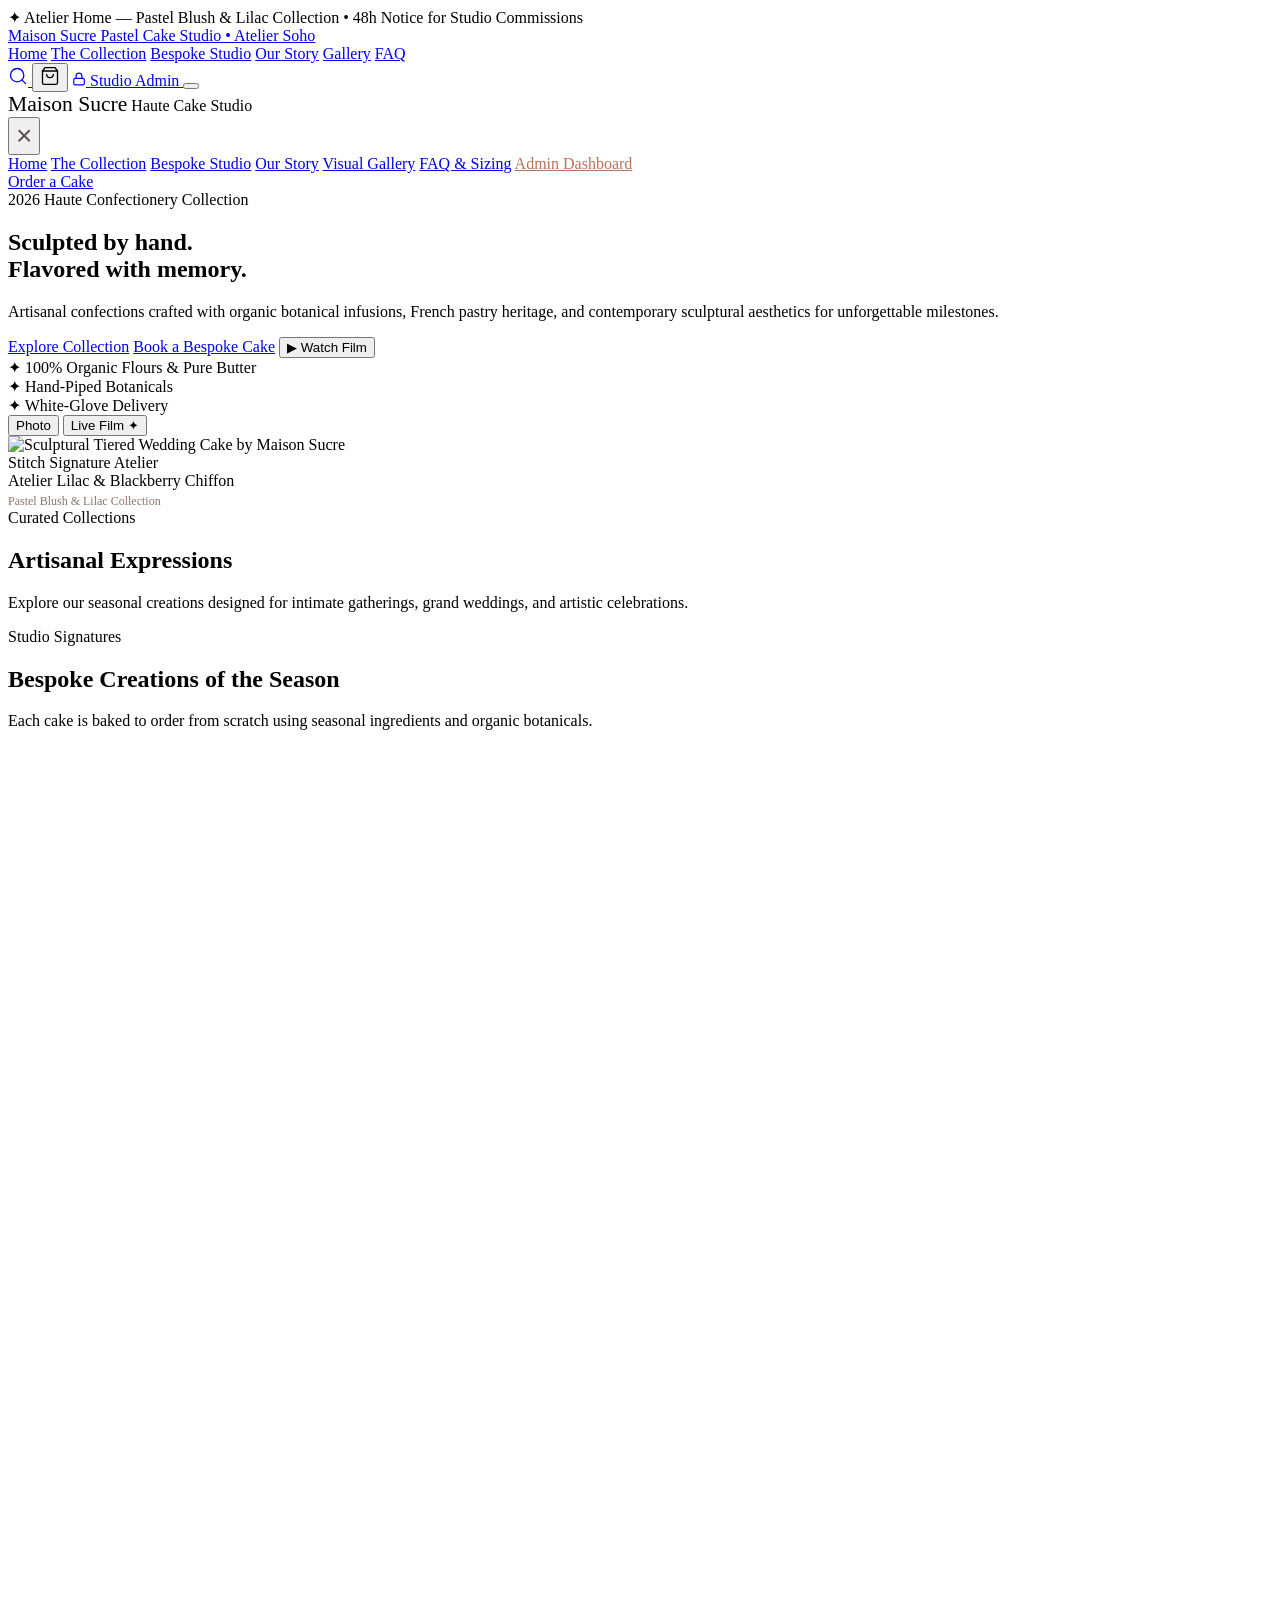
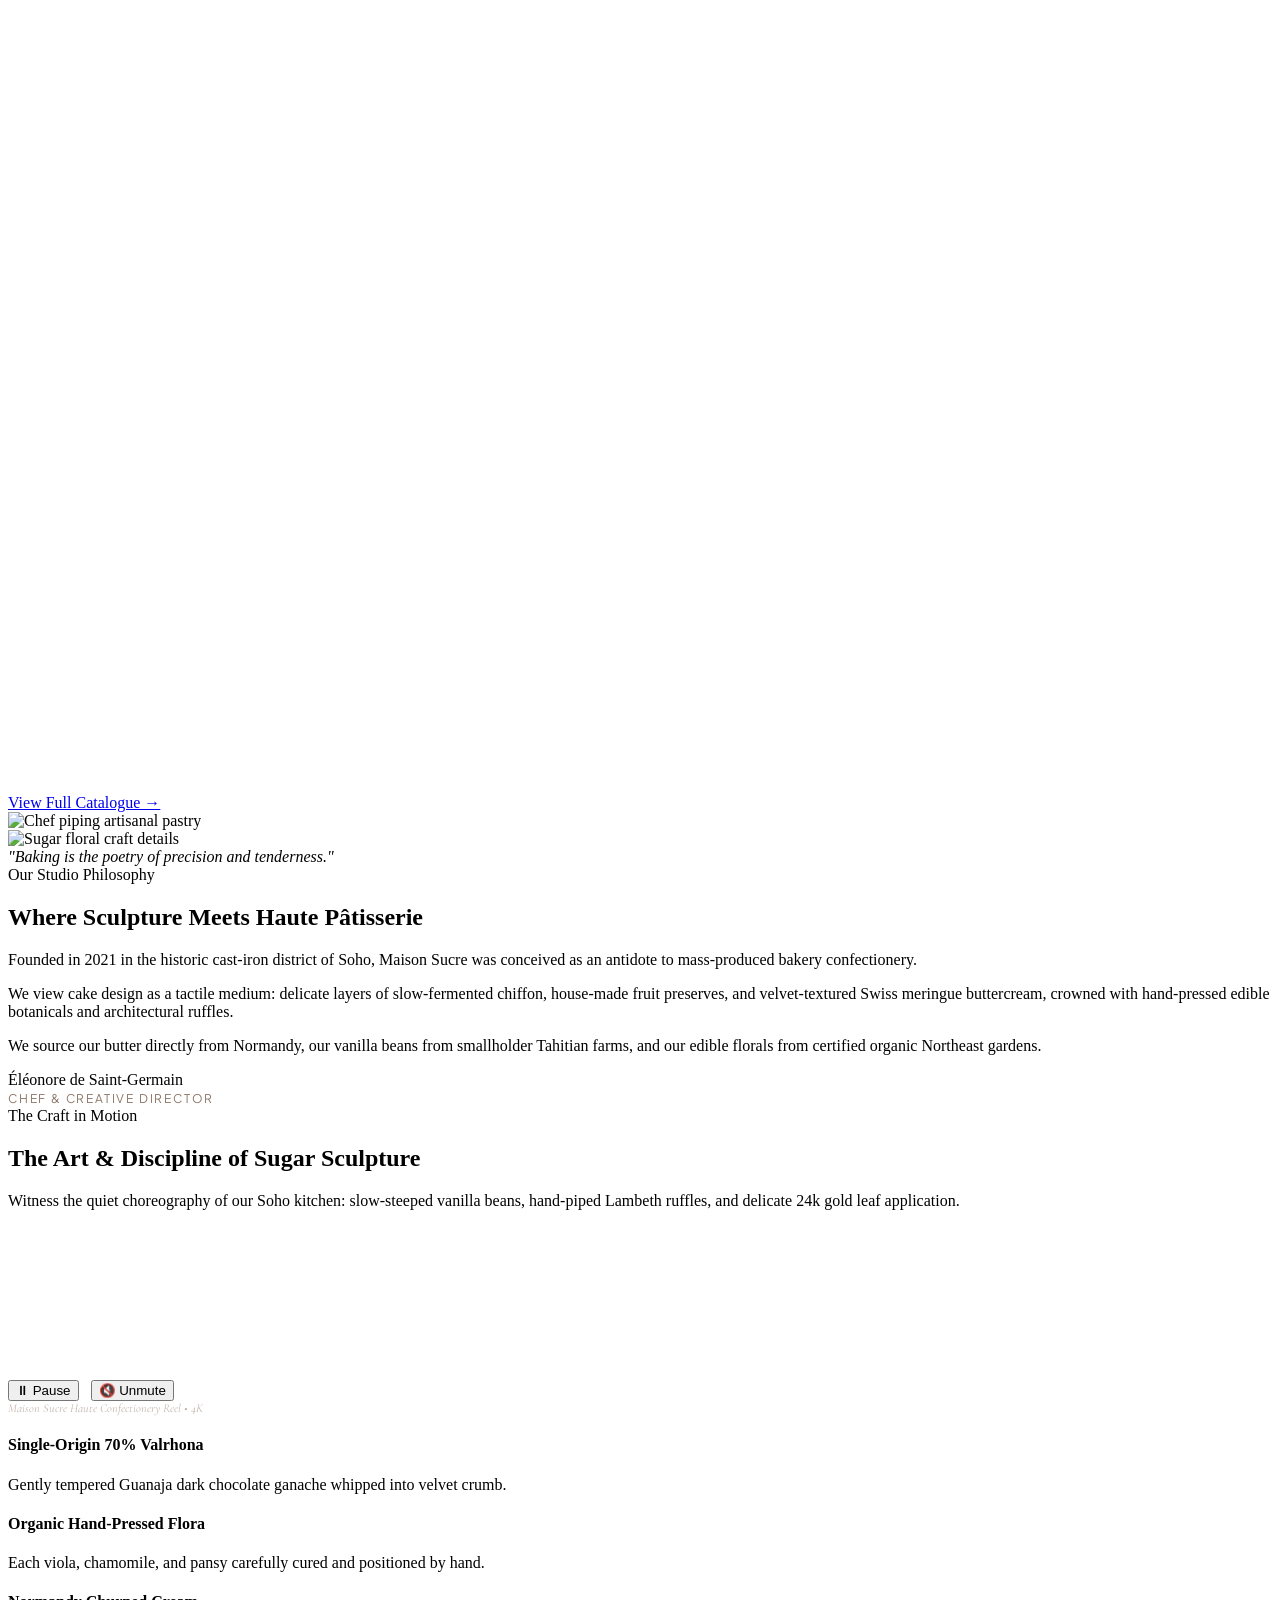
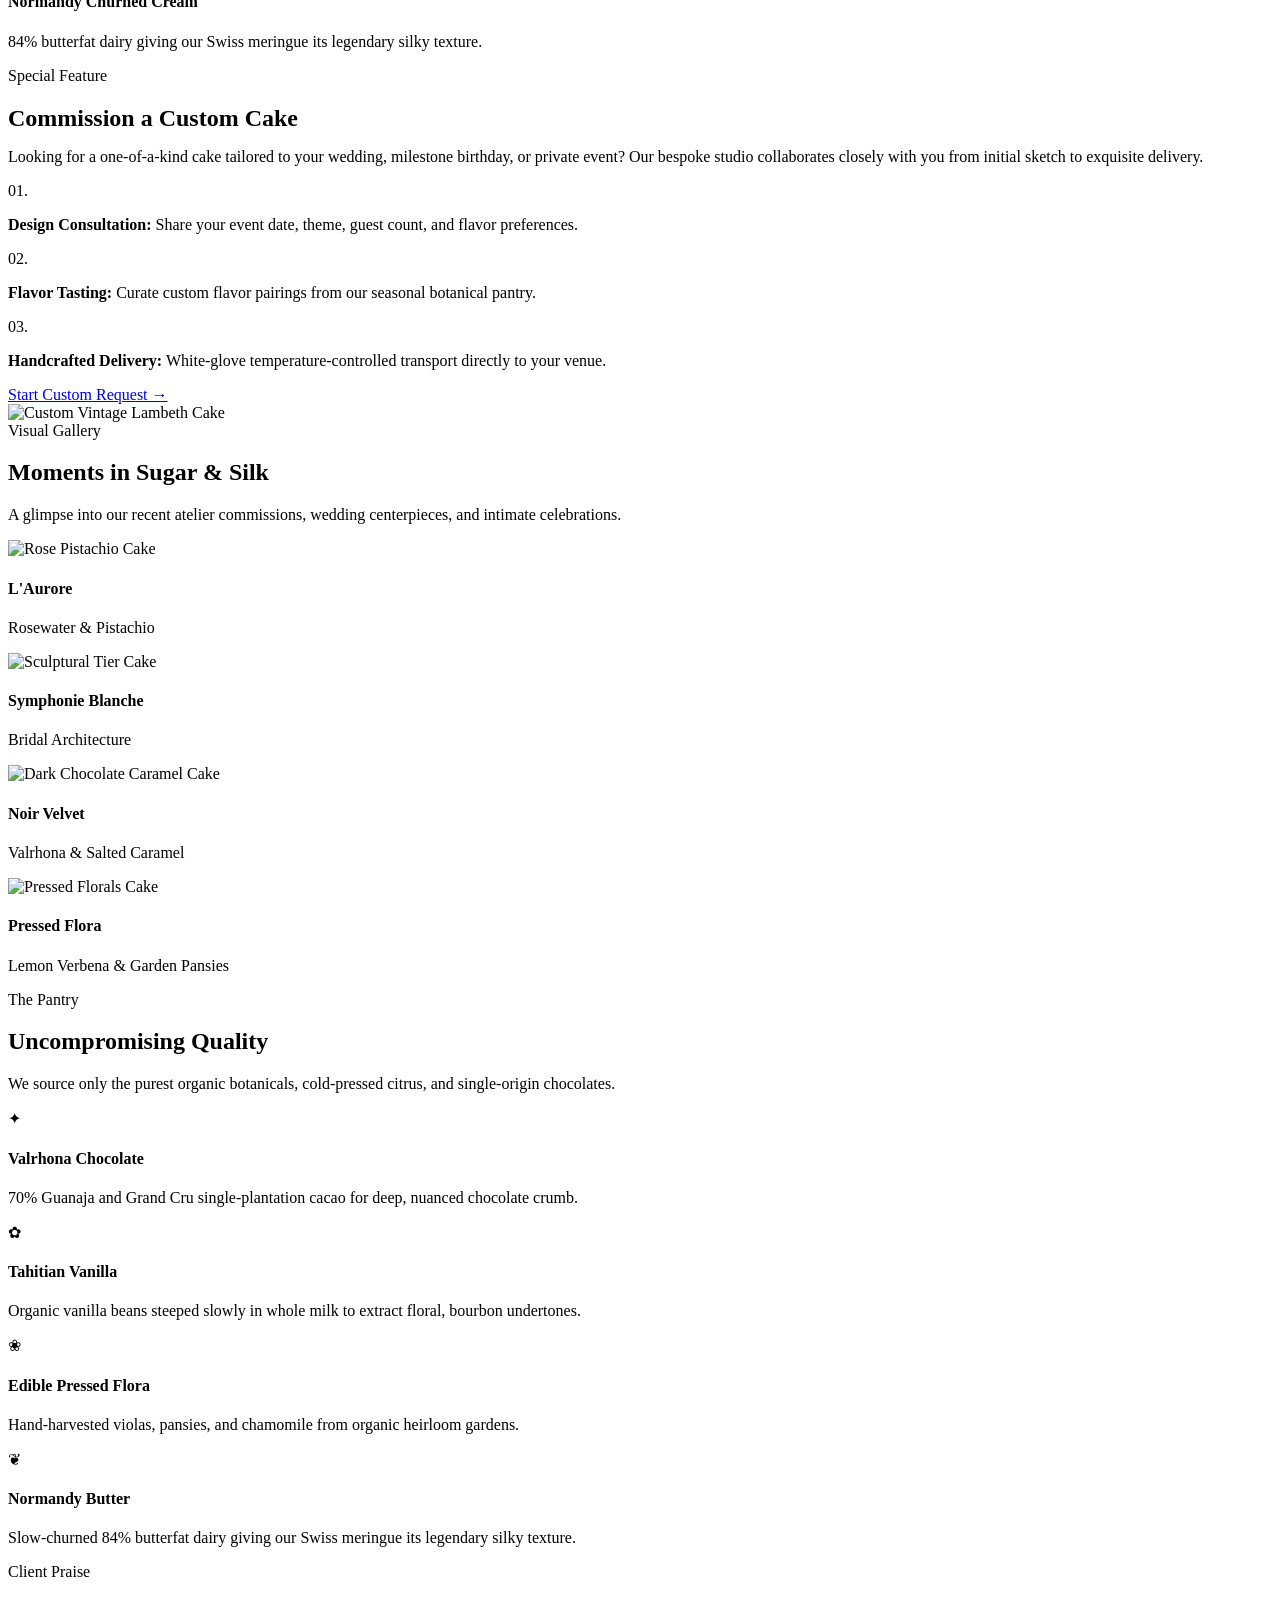
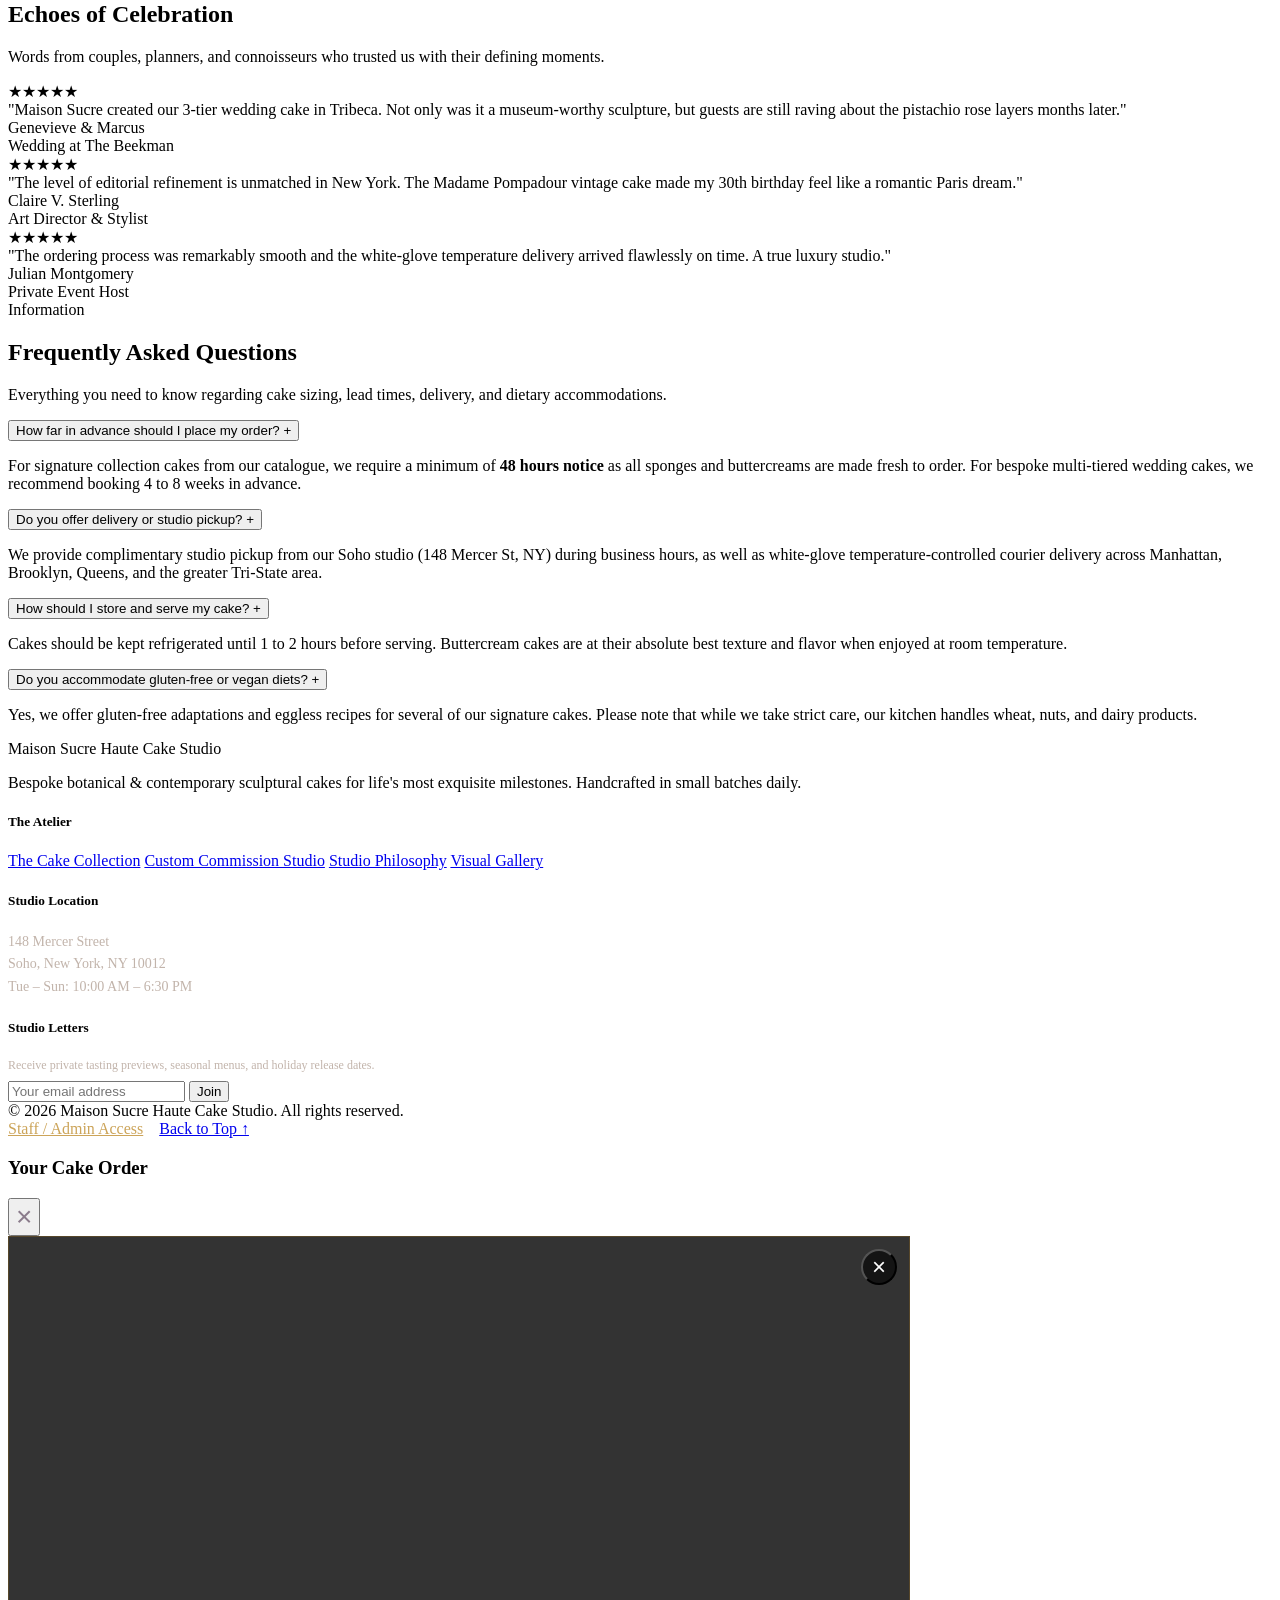
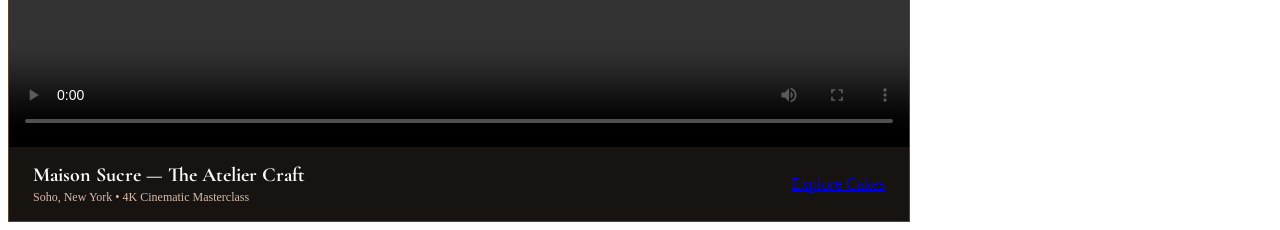
==== index.html @ ba047c64 "feat: complete Stitch Pastel Cake Studio website with Supabase integration, admin diagnostics, and 1" ====
<!DOCTYPE html>
<html lang="en">
<head>
  <meta charset="UTF-8">
  <meta name="viewport" content="width=device-width, initial-scale=1.0">
  <title>Maison Sucre — Haute Cake Studio & Artisanal Confections</title>
  <meta name="description" content="Artisanal confections, sculptural wedding tiers, and bespoke celebration cakes crafted with organic botanicals and French pastry mastery.">

  <!-- Stylesheets -->
  <link rel="stylesheet" href="css/variables.css">
  <link rel="stylesheet" href="css/global.css">
  <link rel="stylesheet" href="css/components.css">
  <link rel="stylesheet" href="css/home.css">

  <!-- Supabase JS Client CDN -->
  <script src="https://cdn.jsdelivr.net/npm/@supabase/supabase-js@2"></script>
</head>
<body>

  <!-- Announcement Bar -->
  <aside class="announcement-bar" aria-label="Studio Announcement">
    <span>✦ Atelier Home — Pastel Blush &amp; Lilac Collection • 48h Notice for Studio Commissions</span>
  </aside>

  <!-- Site Header -->
  <header class="site-header" id="site-header">
    <div class="header-container">
      
      <!-- Brand Logo -->
      <a href="index.html" class="brand-logo" aria-label="Maison Sucre Home">
        <span class="logo-main">Maison Sucre</span>
        <span class="logo-sub">Pastel Cake Studio • Atelier Soho</span>
      </a>

      <!-- Navigation Menu -->
      <nav class="nav-menu" aria-label="Main Navigation">
        <a href="index.html" class="nav-link active">Home</a>
        <a href="shop.html" class="nav-link">The Collection</a>
        <a href="bespoke.html" class="nav-link">Bespoke Studio</a>
        <a href="#about" class="nav-link">Our Story</a>
        <a href="#gallery" class="nav-link">Gallery</a>
        <a href="#faq" class="nav-link">FAQ</a>
      </nav>

      <!-- Actions -->
      <div class="header-actions">
        <a href="shop.html" class="icon-btn" title="Search Cakes" aria-label="Search Cakes">
          <svg width="20" height="20" viewBox="0 0 24 24" fill="none" stroke="currentColor" stroke-width="1.6" stroke-linecap="round" stroke-linejoin="round">
            <circle cx="11" cy="11" r="8"></circle>
            <line x1="21" y1="21" x2="16.65" y2="16.65"></line>
          </svg>
        </a>

        <button class="icon-btn cart-btn" data-open-cart aria-label="Shopping Cart">
          <svg width="20" height="20" viewBox="0 0 24 24" fill="none" stroke="currentColor" stroke-width="1.6" stroke-linecap="round" stroke-linejoin="round">
            <path d="M6 2L3 6v14a2 2 0 0 0 2 2h14a2 2 0 0 0 2-2V6l-3-4z"></path>
            <line x1="3" y1="6" x2="21" y2="6"></line>
            <path d="M16 10a4 4 0 0 1-8 0"></path>
          </svg>
          <span class="badge-counter" style="display: none;">0</span>
        </button>

        <a href="admin.html" class="btn-admin-nav" title="Staff Portal">
          <svg width="14" height="14" viewBox="0 0 24 24" fill="none" stroke="currentColor" stroke-width="2" stroke-linecap="round" stroke-linejoin="round">
            <rect x="3" y="11" width="18" height="11" rx="2" ry="2"></rect>
            <path d="M7 11V7a5 5 0 0 1 10 0v4"></path>
          </svg>
          Studio Admin
        </a>

        <!-- Mobile Menu Toggle -->
        <button class="menu-toggle" aria-label="Toggle Navigation Menu">
          <span></span>
          <span></span>
          <span></span>
        </button>
      </div>

    </div>
  </header>

  <!-- Mobile Drawer -->
  <div class="mobile-nav-backdrop"></div>
  <div class="mobile-nav-drawer" aria-label="Mobile Navigation">
    <div class="mobile-nav-header">
      <div class="brand-logo">
        <span class="logo-main" style="font-size: 1.35rem;">Maison Sucre</span>
        <span class="logo-sub">Haute Cake Studio</span>
      </div>
      <button class="mobile-nav-close" style="font-size: 1.75rem; color: var(--color-text-secondary);">&times;</button>
    </div>
    <div class="mobile-nav-links">
      <a href="index.html" class="nav-link active">Home</a>
      <a href="shop.html" class="nav-link">The Collection</a>
      <a href="bespoke.html" class="nav-link">Bespoke Studio</a>
      <a href="#about" class="nav-link">Our Story</a>
      <a href="#gallery" class="nav-link">Visual Gallery</a>
      <a href="#faq" class="nav-link">FAQ &amp; Sizing</a>
      <a href="admin.html" class="nav-link" style="color: var(--color-accent-terracotta);">Admin Dashboard</a>
    </div>
    <div class="mobile-nav-footer">
      <a href="shop.html" class="btn btn-primary" style="width: 100%;">Order a Cake</a>
    </div>
  </div>

  <!-- Hero Section -->
  <section class="hero-section" aria-label="Hero Introduction">
    <div class="container">
      <div class="hero-grid">
        
        <!-- Left Editorial Copy -->
        <div class="hero-content">
          <div class="hero-badge-pill">
            <span class="pill-dot"></span>
            2026 Haute Confectionery Collection
          </div>

          <h1 class="hero-title">
            Sculpted by hand. <br>
            Flavored with <span class="emphasis">memory</span>.
          </h1>

          <p class="hero-description">
            Artisanal confections crafted with organic botanical infusions, French pastry heritage, and contemporary sculptural aesthetics for unforgettable milestones.
          </p>

          <div class="hero-actions">
            <a href="shop.html" class="btn btn-primary btn-lg">Explore Collection</a>
            <a href="bespoke.html" class="btn btn-secondary btn-lg">Book a Bespoke Cake</a>
            <button class="btn-video-hero" id="btn-hero-watch-film" aria-label="Watch Atelier Film">
              <span class="play-icon-circle">▶</span>
              <span>Watch Film</span>
            </button>
          </div>

          <div class="hero-trust-row">
            <div class="hero-trust-item">
              <span class="star">✦</span> 100% Organic Flours &amp; Pure Butter
            </div>
            <div class="hero-trust-item">
              <span class="star">✦</span> Hand-Piped Botanicals
            </div>
            <div class="hero-trust-item">
              <span class="star">✦</span> White-Glove Delivery
            </div>
          </div>
        </div>

        <!-- Right Visual Showcase -->
        <div class="hero-visual">
          <div class="hero-media-toggle" aria-label="Media view switcher">
            <button class="hero-media-btn active" id="btn-hero-photo">Photo</button>
            <button class="hero-media-btn" id="btn-hero-video">Live Film ✦</button>
          </div>

          <div class="hero-image-frame" id="hero-media-frame">
            <img id="hero-img-element" src="https://images.unsplash.com/photo-1535141192574-5d4897c13136?auto=format&fit=crop&w=1000&q=85" alt="Sculptural Tiered Wedding Cake by Maison Sucre">
            <video id="hero-video-element" src="https://assets.mixkit.co/videos/preview/mixkit-decorating-a-cake-with-chocolate-cream-41484-large.mp4" poster="https://images.unsplash.com/photo-1535141192574-5d4897c13136?auto=format&fit=crop&w=1000&q=85" autoplay muted loop playsinline style="display: none;"></video>
          </div>

          <!-- Floating Info Card -->
          <div class="hero-floating-card">
            <div class="card-label">Stitch Signature Atelier</div>
            <div class="card-title">Atelier Lilac &amp; Blackberry Chiffon</div>
            <div style="font-size: 0.75rem; color: var(--color-taupe); margin-top: 4px;">Pastel Blush &amp; Lilac Collection</div>
          </div>
        </div>

      </div>
    </div>
  </section>

  <!-- Categories Section -->
  <section class="section section-alt" id="categories" aria-label="Cake Categories">
    <div class="container">
      <div class="section-header">
        <span class="eyebrow">Curated Collections</span>
        <h2>Artisanal Expressions</h2>
        <p>Explore our seasonal creations designed for intimate gatherings, grand weddings, and artistic celebrations.</p>
      </div>

      <div class="grid grid-4" id="home-categories-grid">
        <!-- Dynamically rendered via JS/Supabase -->
        <div class="category-card skeleton"></div>
        <div class="category-card skeleton"></div>
        <div class="category-card skeleton"></div>
        <div class="category-card skeleton"></div>
      </div>
    </div>
  </section>

  <!-- Featured Collection -->
  <section class="section" id="featured" aria-label="Featured Cakes">
    <div class="container">
      <div class="section-header">
        <span class="eyebrow">Studio Signatures</span>
        <h2>Bespoke Creations of the Season</h2>
        <p>Each cake is baked to order from scratch using seasonal ingredients and organic botanicals.</p>
      </div>

      <div class="grid grid-4" id="home-featured-grid">
        <!-- Dynamically loaded from Supabase/Store -->
        <div class="product-card skeleton" style="height: 400px;"></div>
        <div class="product-card skeleton" style="height: 400px;"></div>
        <div class="product-card skeleton" style="height: 400px;"></div>
        <div class="product-card skeleton" style="height: 400px;"></div>
      </div>

      <div class="text-center" style="margin-top: var(--spacing-12);">
        <a href="shop.html" class="btn btn-outline btn-lg">View Full Catalogue &rarr;</a>
      </div>
    </div>
  </section>

  <!-- Story & Philosophy Section -->
  <section class="section section-blush" id="about" aria-label="About the Studio">
    <div class="container">
      <div class="story-grid">
        
        <div class="story-imagery">
          <div class="story-img-main">
            <img src="https://images.unsplash.com/photo-1556910103-1c02745aae4d?auto=format&fit=crop&w=800&q=85" alt="Chef piping artisanal pastry">
          </div>
          <div class="story-img-secondary">
            <img src="https://images.unsplash.com/photo-1517433670267-08bbd4be890f?auto=format&fit=crop&w=600&q=85" alt="Sugar floral craft details">
          </div>
          <div class="story-quote-card">
            <em>"Baking is the poetry of precision and tenderness."</em>
          </div>
        </div>

        <div class="story-content">
          <span class="eyebrow eyebrow-no-star">Our Studio Philosophy</span>
          <h2>Where Sculpture Meets Haute Pâtisserie</h2>
          <p class="lead">
            Founded in 2021 in the historic cast-iron district of Soho, Maison Sucre was conceived as an antidote to mass-produced bakery confectionery.
          </p>
          <p>
            We view cake design as a tactile medium: delicate layers of slow-fermented chiffon, house-made fruit preserves, and velvet-textured Swiss meringue buttercream, crowned with hand-pressed edible botanicals and architectural ruffles.
          </p>
          <p>
            We source our butter directly from Normandy, our vanilla beans from smallholder Tahitian farms, and our edible florals from certified organic Northeast gardens.
          </p>
          <div class="story-signature">
            Éléonore de Saint-Germain <br>
            <span style="font-family: var(--font-sans); font-size: 0.75rem; text-transform: uppercase; letter-spacing: 0.15em; font-style: normal; color: var(--color-taupe);">Chef &amp; Creative Director</span>
          </div>
        </div>

      </div>
    </div>
  </section>

  <!-- The Atelier in Motion / Cinema Feature Section -->
  <section class="atelier-cinema-section" id="cinema" aria-label="The Atelier in Motion">
    <div class="container atelier-cinema-container">
      <div class="cinema-header">
        <span class="eyebrow">The Craft in Motion</span>
        <h2>The Art &amp; Discipline of Sugar Sculpture</h2>
        <p>
          Witness the quiet choreography of our Soho kitchen: slow-steeped vanilla beans, hand-piped Lambeth ruffles, and delicate 24k gold leaf application.
        </p>
      </div>

      <div class="cinema-player-frame">
        <video id="atelier-cinema-video" class="cinema-video-el" src="https://assets.mixkit.co/videos/preview/mixkit-decorating-a-cake-with-chocolate-cream-41484-large.mp4" poster="https://images.unsplash.com/photo-1578985545062-69928b1d9587?auto=format&fit=crop&w=1200&q=85" loop playsinline muted autoplay></video>
        
        <div class="cinema-controls-bar">
          <div style="display: flex; gap: var(--spacing-3); align-items: center;">
            <button id="cinema-play-toggle" class="cinema-btn" aria-label="Toggle Play/Pause">
              <span id="cinema-play-icon">⏸</span>
              <span id="cinema-play-text">Pause</span>
            </button>
            <button id="cinema-sound-toggle" class="cinema-btn" aria-label="Toggle Sound">
              <span id="cinema-sound-icon">🔇</span>
              <span id="cinema-sound-text">Unmute</span>
            </button>
          </div>
          
          <div style="color: var(--color-taupe-light); font-size: var(--font-size-xs); font-family: var(--font-serif-display); font-style: italic;">
            Maison Sucre Haute Confectionery Reel &bull; 4K
          </div>
        </div>
      </div>

      <div class="cinema-badges-row">
        <div class="cinema-badge-item">
          <h4>Single-Origin 70% Valrhona</h4>
          <p>Gently tempered Guanaja dark chocolate ganache whipped into velvet crumb.</p>
        </div>
        <div class="cinema-badge-item">
          <h4>Organic Hand-Pressed Flora</h4>
          <p>Each viola, chamomile, and pansy carefully cured and positioned by hand.</p>
        </div>
        <div class="cinema-badge-item">
          <h4>Normandy Churned Cream</h4>
          <p>84% butterfat dairy giving our Swiss meringue its legendary silky texture.</p>
        </div>
      </div>
    </div>
  </section>

  <!-- Bespoke Studio Highlight (Special Feature Banner) -->
  <section class="section" aria-label="Bespoke Cake Studio">
    <div class="container">
      <div class="bespoke-banner">
        <div class="bespoke-banner-grid">
          
          <div>
            <span class="eyebrow eyebrow-no-star">Special Feature</span>
            <h2 style="margin-bottom: var(--spacing-4);">Commission a Custom Cake</h2>
            <p>
              Looking for a one-of-a-kind cake tailored to your wedding, milestone birthday, or private event? Our bespoke studio collaborates closely with you from initial sketch to exquisite delivery.
            </p>

            <div class="bespoke-steps-list">
              <div class="bespoke-step-item">
                <span class="step-num">01.</span>
                <p><strong>Design Consultation:</strong> Share your event date, theme, guest count, and flavor preferences.</p>
              </div>
              <div class="bespoke-step-item">
                <span class="step-num">02.</span>
                <p><strong>Flavor Tasting:</strong> Curate custom flavor pairings from our seasonal botanical pantry.</p>
              </div>
              <div class="bespoke-step-item">
                <span class="step-num">03.</span>
                <p><strong>Handcrafted Delivery:</strong> White-glove temperature-controlled transport directly to your venue.</p>
              </div>
            </div>

            <a href="bespoke.html" class="btn btn-primary">Start Custom Request &rarr;</a>
          </div>

          <div class="bespoke-visual">
            <img src="https://images.unsplash.com/photo-1565958011703-44f9829ba187?auto=format&fit=crop&w=800&q=85" alt="Custom Vintage Lambeth Cake">
          </div>

        </div>
      </div>
    </div>
  </section>

  <!-- Visual Cake Gallery -->
  <section class="section section-alt" id="gallery" aria-label="Visual Cake Gallery">
    <div class="container">
      <div class="section-header">
        <span class="eyebrow">Visual Gallery</span>
        <h2>Moments in Sugar &amp; Silk</h2>
        <p>A glimpse into our recent atelier commissions, wedding centerpieces, and intimate celebrations.</p>
      </div>

      <div class="gallery-grid">
        <div class="gallery-item">
          <img src="https://images.unsplash.com/photo-1578985545062-69928b1d9587?auto=format&fit=crop&w=600&q=80" alt="Rose Pistachio Cake" loading="lazy">
          <div class="gallery-overlay">
            <h4>L'Aurore</h4>
            <p>Rosewater &amp; Pistachio</p>
          </div>
        </div>

        <div class="gallery-item">
          <img src="https://images.unsplash.com/photo-1535141192574-5d4897c13136?auto=format&fit=crop&w=600&q=80" alt="Sculptural Tier Cake" loading="lazy">
          <div class="gallery-overlay">
            <h4>Symphonie Blanche</h4>
            <p>Bridal Architecture</p>
          </div>
        </div>

        <div class="gallery-item">
          <img src="https://images.unsplash.com/photo-1588195538326-c5b1e9f80a1b?auto=format&fit=crop&w=600&q=80" alt="Dark Chocolate Caramel Cake" loading="lazy">
          <div class="gallery-overlay">
            <h4>Noir Velvet</h4>
            <p>Valrhona &amp; Salted Caramel</p>
          </div>
        </div>

        <div class="gallery-item">
          <img src="https://images.unsplash.com/photo-1535254973040-607b474cb50d?auto=format&fit=crop&w=600&q=80" alt="Pressed Florals Cake" loading="lazy">
          <div class="gallery-overlay">
            <h4>Pressed Flora</h4>
            <p>Lemon Verbena &amp; Garden Pansies</p>
          </div>
        </div>
      </div>
    </div>
  </section>

  <!-- Artisanal Ingredients & Sourcing -->
  <section class="section" aria-label="Artisanal Ingredients">
    <div class="container">
      <div class="section-header">
        <span class="eyebrow">The Pantry</span>
        <h2>Uncompromising Quality</h2>
        <p>We source only the purest organic botanicals, cold-pressed citrus, and single-origin chocolates.</p>
      </div>

      <div class="grid grid-4">
        <div class="ingredient-card">
          <div class="ingredient-icon">✦</div>
          <h4>Valrhona Chocolate</h4>
          <p>70% Guanaja and Grand Cru single-plantation cacao for deep, nuanced chocolate crumb.</p>
        </div>

        <div class="ingredient-card">
          <div class="ingredient-icon">✿</div>
          <h4>Tahitian Vanilla</h4>
          <p>Organic vanilla beans steeped slowly in whole milk to extract floral, bourbon undertones.</p>
        </div>

        <div class="ingredient-card">
          <div class="ingredient-icon">❀</div>
          <h4>Edible Pressed Flora</h4>
          <p>Hand-harvested violas, pansies, and chamomile from organic heirloom gardens.</p>
        </div>

        <div class="ingredient-card">
          <div class="ingredient-icon">❦</div>
          <h4>Normandy Butter</h4>
          <p>Slow-churned 84% butterfat dairy giving our Swiss meringue its legendary silky texture.</p>
        </div>
      </div>
    </div>
  </section>

  <!-- Customer Praise / Testimonials -->
  <section class="section section-blush" id="testimonials" aria-label="Client Testimonials">
    <div class="container">
      <div class="section-header">
        <span class="eyebrow">Client Praise</span>
        <h2>Echoes of Celebration</h2>
        <p>Words from couples, planners, and connoisseurs who trusted us with their defining moments.</p>
      </div>

      <div class="testimonials-grid">
        
        <div class="testimonial-card">
          <div class="testimonial-stars">★★★★★</div>
          <div class="testimonial-quote">
            "Maison Sucre created our 3-tier wedding cake in Tribeca. Not only was it a museum-worthy sculpture, but guests are still raving about the pistachio rose layers months later."
          </div>
          <div class="testimonial-author">
            <div>
              <div class="author-name">Genevieve &amp; Marcus</div>
              <div class="author-role">Wedding at The Beekman</div>
            </div>
          </div>
        </div>

        <div class="testimonial-card">
          <div class="testimonial-stars">★★★★★</div>
          <div class="testimonial-quote">
            "The level of editorial refinement is unmatched in New York. The Madame Pompadour vintage cake made my 30th birthday feel like a romantic Paris dream."
          </div>
          <div class="testimonial-author">
            <div>
              <div class="author-name">Claire V. Sterling</div>
              <div class="author-role">Art Director &amp; Stylist</div>
            </div>
          </div>
        </div>

        <div class="testimonial-card">
          <div class="testimonial-stars">★★★★★</div>
          <div class="testimonial-quote">
            "The ordering process was remarkably smooth and the white-glove temperature delivery arrived flawlessly on time. A true luxury studio."
          </div>
          <div class="testimonial-author">
            <div>
              <div class="author-name">Julian Montgomery</div>
              <div class="author-role">Private Event Host</div>
            </div>
          </div>
        </div>

      </div>
    </div>
  </section>

  <!-- FAQ Accordion -->
  <section class="section" id="faq" aria-label="Frequently Asked Questions">
    <div class="container">
      <div class="section-header">
        <span class="eyebrow">Information</span>
        <h2>Frequently Asked Questions</h2>
        <p>Everything you need to know regarding cake sizing, lead times, delivery, and dietary accommodations.</p>
      </div>

      <div class="faq-container">
        
        <div class="faq-item active">
          <button class="faq-question" aria-expanded="true">
            <span>How far in advance should I place my order?</span>
            <span class="faq-icon">+</span>
          </button>
          <div class="faq-answer">
            <p>For signature collection cakes from our catalogue, we require a minimum of <strong>48 hours notice</strong> as all sponges and buttercreams are made fresh to order. For bespoke multi-tiered wedding cakes, we recommend booking 4 to 8 weeks in advance.</p>
          </div>
        </div>

        <div class="faq-item">
          <button class="faq-question" aria-expanded="false">
            <span>Do you offer delivery or studio pickup?</span>
            <span class="faq-icon">+</span>
          </button>
          <div class="faq-answer">
            <p>We provide complimentary studio pickup from our Soho studio (148 Mercer St, NY) during business hours, as well as white-glove temperature-controlled courier delivery across Manhattan, Brooklyn, Queens, and the greater Tri-State area.</p>
          </div>
        </div>

        <div class="faq-item">
          <button class="faq-question" aria-expanded="false">
            <span>How should I store and serve my cake?</span>
            <span class="faq-icon">+</span>
          </button>
          <div class="faq-answer">
            <p>Cakes should be kept refrigerated until 1 to 2 hours before serving. Buttercream cakes are at their absolute best texture and flavor when enjoyed at room temperature.</p>
          </div>
        </div>

        <div class="faq-item">
          <button class="faq-question" aria-expanded="false">
            <span>Do you accommodate gluten-free or vegan diets?</span>
            <span class="faq-icon">+</span>
          </button>
          <div class="faq-answer">
            <p>Yes, we offer gluten-free adaptations and eggless recipes for several of our signature cakes. Please note that while we take strict care, our kitchen handles wheat, nuts, and dairy products.</p>
          </div>
        </div>

      </div>
    </div>
  </section>

  <!-- Site Footer -->
  <footer class="site-footer">
    <div class="container">
      <div class="footer-grid">
        
        <div class="footer-brand">
          <div class="brand-logo">
            <span class="logo-main">Maison Sucre</span>
            <span class="logo-sub">Haute Cake Studio</span>
          </div>
          <p>
            Bespoke botanical &amp; contemporary sculptural cakes for life's most exquisite milestones. Handcrafted in small batches daily.
          </p>
        </div>

        <div class="footer-col">
          <h5>The Atelier</h5>
          <div class="footer-links">
            <a href="shop.html">The Cake Collection</a>
            <a href="bespoke.html">Custom Commission Studio</a>
            <a href="#about">Studio Philosophy</a>
            <a href="#gallery">Visual Gallery</a>
          </div>
        </div>

        <div class="footer-col">
          <h5>Studio Location</h5>
          <div class="footer-links">
            <span style="color: var(--color-taupe-light); font-size: var(--font-size-sm); line-height: 1.6;">
              148 Mercer Street<br>
              Soho, New York, NY 10012<br>
              Tue – Sun: 10:00 AM – 6:30 PM
            </span>
          </div>
        </div>

        <div class="footer-col">
          <h5>Studio Letters</h5>
          <p style="font-size: var(--font-size-xs); color: var(--color-taupe-light); margin-bottom: 8px;">
            Receive private tasting previews, seasonal menus, and holiday release dates.
          </p>
          <form class="newsletter-form" id="newsletter-form">
            <input type="email" class="newsletter-input" placeholder="Your email address" required>
            <button type="submit" class="newsletter-btn">Join</button>
          </form>
        </div>

      </div>

      <div class="footer-bottom">
        <div>&copy; 2026 Maison Sucre Haute Cake Studio. All rights reserved.</div>
        <div style="display: flex; gap: var(--spacing-4);">
          <a href="admin.html" style="color: var(--color-accent-gold);">Staff / Admin Access</a>
          <a href="#site-header">Back to Top &uarr;</a>
        </div>
      </div>
    </div>
  </footer>

  <!-- Slide-Over Shopping Cart Drawer -->
  <div class="cart-drawer-backdrop"></div>
  <div class="cart-drawer" aria-label="Shopping Cart Drawer">
    <div class="cart-drawer-header">
      <h3>Your Cake Order</h3>
      <button class="cart-drawer-close" style="font-size: 1.75rem; color: var(--color-text-muted);">&times;</button>
    </div>

    <div class="cart-items-container">
      <!-- Injected dynamically via cart.js -->
    </div>

    <div class="cart-drawer-footer" style="display: none;">
      <div class="cart-summary-row total">
        <span>Order Subtotal:</span>
        <span class="price drawer-subtotal-price">$0.00</span>
      </div>
      <p style="font-size: 0.6875rem; color: var(--color-taupe); margin-bottom: 16px;">Taxes and courier delivery calculated during checkout.</p>
      <a href="checkout.html" class="btn btn-primary" style="width: 100%;">Proceed to Order Details</a>
    </div>
  </div>

  <!-- Atelier Cinema Lightbox Modal -->
  <div class="modal-backdrop" id="atelier-film-modal">
    <div class="modal-container" style="max-width: 900px; padding: 0; background: #0E0C0B; border: 1px solid rgba(197, 160, 89, 0.4); overflow: hidden;">
      <div style="position: relative; aspect-ratio: 16 / 9; background: #000;">
        <video id="modal-cinema-video" style="width: 100%; height: 100%; object-fit: cover;" src="https://assets.mixkit.co/videos/preview/mixkit-decorating-a-cake-with-chocolate-cream-41484-large.mp4" controls playsinline></video>
        <button class="modal-close-btn" style="position: absolute; top: 12px; right: 12px; z-index: 10; background: rgba(0,0,0,0.6); color: #fff; width: 36px; height: 36px; border-radius: 50%; display: flex; align-items: center; justify-content: center; font-size: 1.5rem;">&times;</button>
      </div>
      <div style="padding: var(--spacing-4) var(--spacing-6); display: flex; justify-content: space-between; align-items: center; color: var(--color-bg-ivory); background: #161311;">
        <div>
          <h4 style="font-family: var(--font-serif-display); font-size: 1.25rem; color: var(--color-bg-ivory); margin: 0;">Maison Sucre — The Atelier Craft</h4>
          <span style="font-size: 0.75rem; color: var(--color-rose-nude);">Soho, New York &bull; 4K Cinematic Masterclass</span>
        </div>
        <a href="shop.html" class="btn btn-gold btn-sm">Explore Cakes</a>
      </div>
    </div>
  </div>

  <!-- JavaScript Modules -->
  <script src="js/config.js"></script>
  <script src="js/data.js"></script>
  <script src="js/supabase-client.js"></script>
  <script src="js/ui.js"></script>
  <script src="js/cart.js"></script>
  <script src="js/home.js"></script>

</body>
</html>
---- css/variables.css ----
/* ==============================================================================
   MAISON SUCRE — DESIGN SYSTEM & CSS VARIABLES
   Stitch Theme: Pastel Cake Studio Website (Pastel Blush & Lilac Atelier)
   Refined, Feminine, High-End Luxury Cake Studio UI/UX
   ============================================================================== */

@import url('https://fonts.googleapis.com/css2?family=Cormorant+Garamond:ital,wght@0,300;0,400;0,500;0,600;0,700;1,400;1,600&family=Playfair+Display:ital,wght@0,400;0,500;0,600;0,700;1,400&family=Plus+Jakarta+Sans:wght@300;400;500;600;700&family=DM+Sans:ital,opsz,wght@0,9..40,400;0,9..40,500;0,9..40,700;1,9..40,400&display=swap');

:root {
  /* --- Stitch Signature Theme: Pastel Blush & Lilac Atelier --- */
  /* Warm Ivory / Whipped Creams / Sweet Butter */
  --color-bg-ivory: #FDFBF8;
  --color-bg-cream: #FAF6F0;
  --color-bg-sand: #F3ECE3;
  --color-surface-white: #FFFFFF;
  --color-surface-card: #FCF9F5;
  --color-surface-lilac-card: #FAF6FD;
  --color-surface-elevated: #FFFFFF;

  /* Stitch Signature: Pastel Lilac & Lavender */
  --color-lilac-whisper: #FAF6FC;
  --color-lilac-light: #F2E9F7;
  --color-lilac: #E5D5F2;
  --color-lilac-soft: #D8C2EB;
  --color-lilac-accent: #B392D6;
  --color-lilac-deep: #7E5B9E;

  /* Stitch Signature: Soft Blush Pinks */
  --color-blush-whisper: #FDF7F5;
  --color-blush-light: #FAF0EC;
  --color-blush: #F4E4DC;
  --color-blush-dark: #E8D0C5;
  --color-rose-nude: #D9BBAE;
  --color-blush-deep: #C98877;

  /* Subtle Warm Brown / Taupe */
  --color-taupe-light: #C2B4AB;
  --color-taupe: #8C7667;
  --color-taupe-dark: #5C4A3E;
  --color-espresso: #2D2329;

  /* Deep Refined Text (Rich Plum Charcoal for harmony with Lilac & Blush) */
  --color-text-primary: #261E28;
  --color-text-secondary: #584A59;
  --color-text-muted: #8A7B8B;
  --color-text-light: #B8AAB8;
  --color-text-inverse: #FAF6FC;

  /* Accents & Luxury Champagne Gold Trim */
  --color-accent-gold: #CCA459;
  --color-accent-gold-light: #E8D3A2;
  --color-accent-gold-hover: #B58E44;
  --color-accent-terracotta: #B8735C;
  --color-accent-sage: #8A9A86;

  /* Ethereal Gradients */
  --gradient-hero-atelier: linear-gradient(135deg, #FCFAF8 0%, #F5ECFA 45%, #FBF0EC 100%);
  --gradient-lilac-blush: linear-gradient(135deg, #F2E9F7 0%, #FAF0EC 100%);
  --gradient-card-glow: radial-gradient(circle at 10% 20%, rgba(229, 213, 242, 0.45) 0%, transparent 65%);
  --gradient-gold-shimmer: linear-gradient(90deg, #CCA459 0%, #E8D3A2 50%, #CCA459 100%);

  /* Borders & Dividers */
  --border-delicate: 1px solid rgba(140, 118, 103, 0.12);
  --border-subtle: 1px solid rgba(140, 118, 103, 0.18);
  --border-lilac: 1px solid rgba(179, 146, 214, 0.28);
  --border-blush: 1px solid rgba(232, 208, 197, 0.45);
  --border-gold: 1px solid rgba(204, 164, 89, 0.35);
  --border-focus: 1px solid #B392D6;

  /* Status Colors */
  --color-status-new: #3B82F6;
  --color-status-new-bg: #EFF6FF;
  --color-status-confirmed: #0D9488;
  --color-status-confirmed-bg: #F0FDFA;
  --color-status-preparing: #D97706;
  --color-status-preparing-bg: #FFFBEB;
  --color-status-ready: #7C3AED;
  --color-status-ready-bg: #F5F3FF;
  --color-status-delivered: #10B981;
  --color-status-delivered-bg: #ECFDF5;
  --color-status-cancelled: #E11D48;
  --color-status-cancelled-bg: #FFF1F2;

  /* --- Typography --- */
  --font-serif-display: 'Cormorant Garamond', 'Playfair Display', Georgia, serif;
  --font-serif-accent: 'Playfair Display', Georgia, serif;
  --font-sans: 'Plus Jakarta Sans', -apple-system, BlinkMacSystemFont, 'Segoe UI', sans-serif;
  --font-mono: 'DM Sans', monospace;

  /* Font Sizes */
  --font-size-xs: 0.75rem;    /* 12px */
  --font-size-sm: 0.875rem;   /* 14px */
  --font-size-base: 1rem;     /* 16px */
  --font-size-md: 1.125rem;   /* 18px */
  --font-size-lg: 1.25rem;    /* 20px */
  --font-size-xl: 1.5rem;     /* 24px */
  --font-size-2xl: 1.875rem;  /* 30px */
  --font-size-3xl: 2.25rem;   /* 36px */
  --font-size-4xl: 3rem;      /* 48px */
  --font-size-5xl: 3.75rem;   /* 60px */
  --font-size-hero: 4.75rem;  /* 76px */

  /* Line Heights */
  --line-height-tight: 1.15;
  --line-height-editorial: 1.35;
  --line-height-normal: 1.65;
  --line-height-relaxed: 1.85;

  /* Letter Spacings */
  --letter-spacing-tighter: -0.03em;
  --letter-spacing-tight: -0.015em;
  --letter-spacing-normal: 0em;
  --letter-spacing-wide: 0.05em;
  --letter-spacing-widest: 0.18em;
  --letter-spacing-caps: 0.22em;

  /* --- Shadows & Elevations --- */
  --shadow-subtle: 0 2px 10px rgba(51, 40, 34, 0.03);
  --shadow-soft: 0 6px 24px rgba(51, 40, 34, 0.06);
  --shadow-card: 0 10px 30px rgba(51, 40, 34, 0.07);
  --shadow-elevated: 0 20px 48px rgba(51, 40, 34, 0.12);
  --shadow-modal: 0 25px 60px -12px rgba(45, 35, 41, 0.25);
  --shadow-lilac-glow: 0 8px 30px rgba(179, 146, 214, 0.22);
  --shadow-gold-glow: 0 6px 20px rgba(204, 164, 89, 0.25);

  /* --- Border Radii --- */
  --radius-xs: 4px;
  --radius-sm: 8px;
  --radius-md: 12px;
  --radius-lg: 16px;
  --radius-xl: 22px;
  --radius-full: 9999px;

  /* --- Transitions & Animations --- */
  --transition-fast: 150ms cubic-bezier(0.4, 0, 0.2, 1);
  --transition-normal: 250ms cubic-bezier(0.4, 0, 0.2, 1);
  --transition-slow: 400ms cubic-bezier(0.4, 0, 0.2, 1);
  --transition-bounce: 500ms cubic-bezier(0.34, 1.56, 0.64, 1);

  /* --- Layout & Spacings --- */
  --container-max-width: 1280px;
  --container-wide-width: 1440px;
  --container-narrow-width: 980px;
  
  --spacing-1: 0.25rem;   /* 4px */
  --spacing-2: 0.5rem;    /* 8px */
  --spacing-3: 0.75rem;   /* 12px */
  --spacing-4: 1rem;      /* 16px */
  --spacing-5: 1.25rem;   /* 20px */
  --spacing-6: 1.5rem;    /* 24px */
  --spacing-8: 2rem;      /* 32px */
  --spacing-10: 2.5rem;   /* 40px */
  --spacing-12: 3rem;     /* 48px */
  --spacing-16: 4rem;     /* 64px */
  --spacing-20: 5rem;     /* 80px */
  --spacing-24: 6rem;     /* 96px */
  --spacing-32: 8rem;     /* 128px */
}
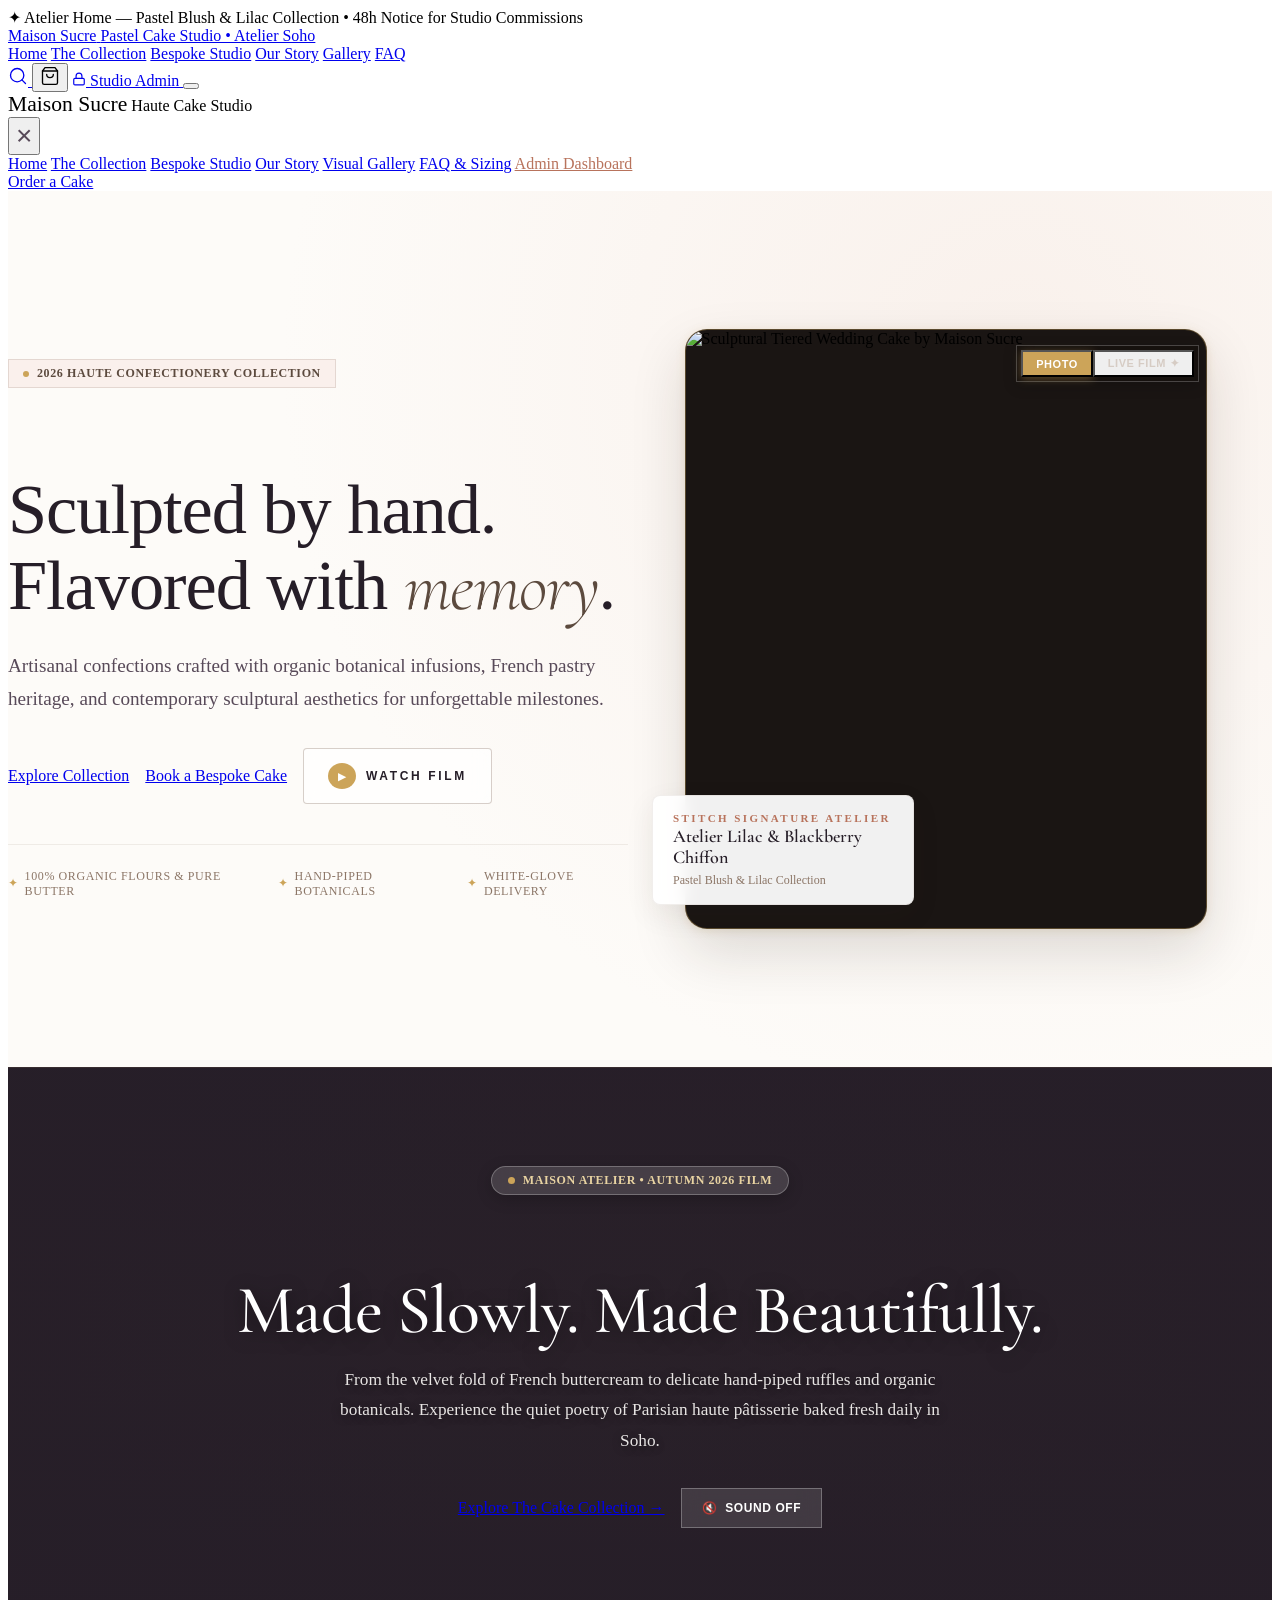
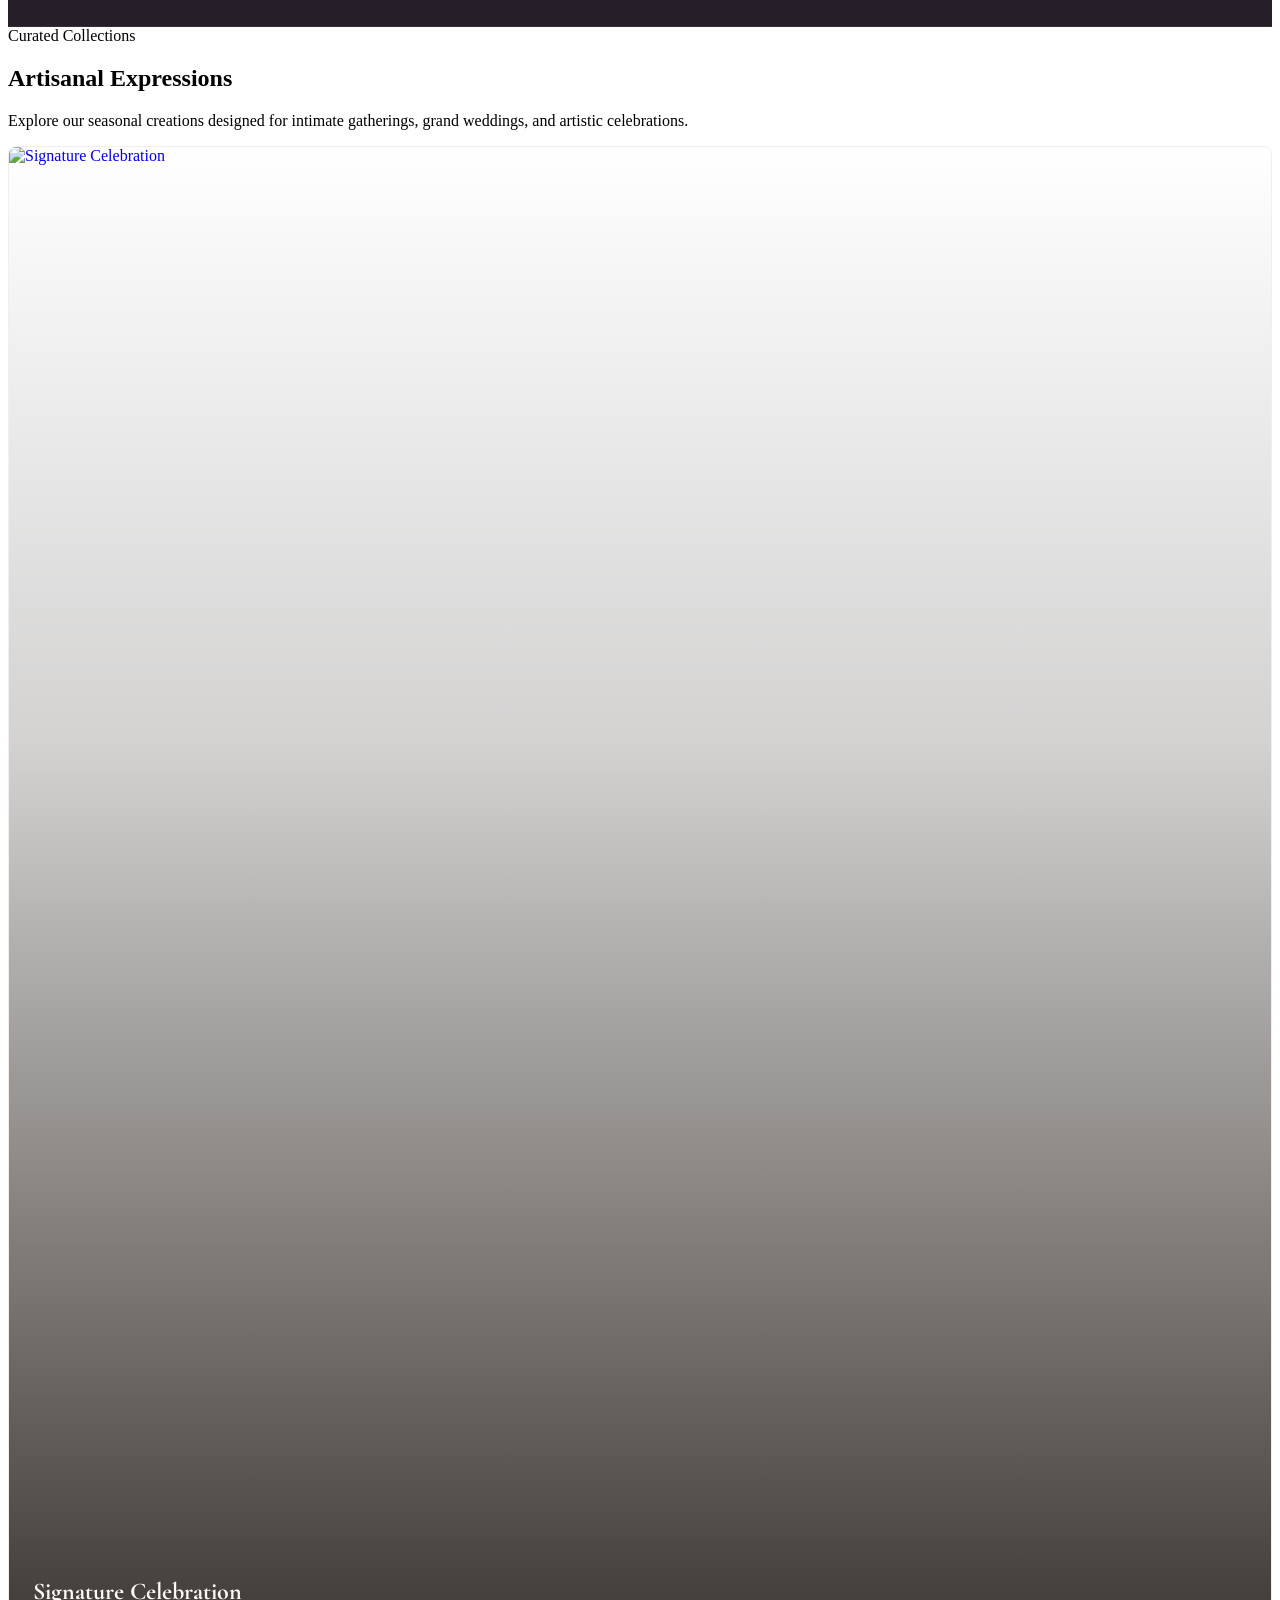
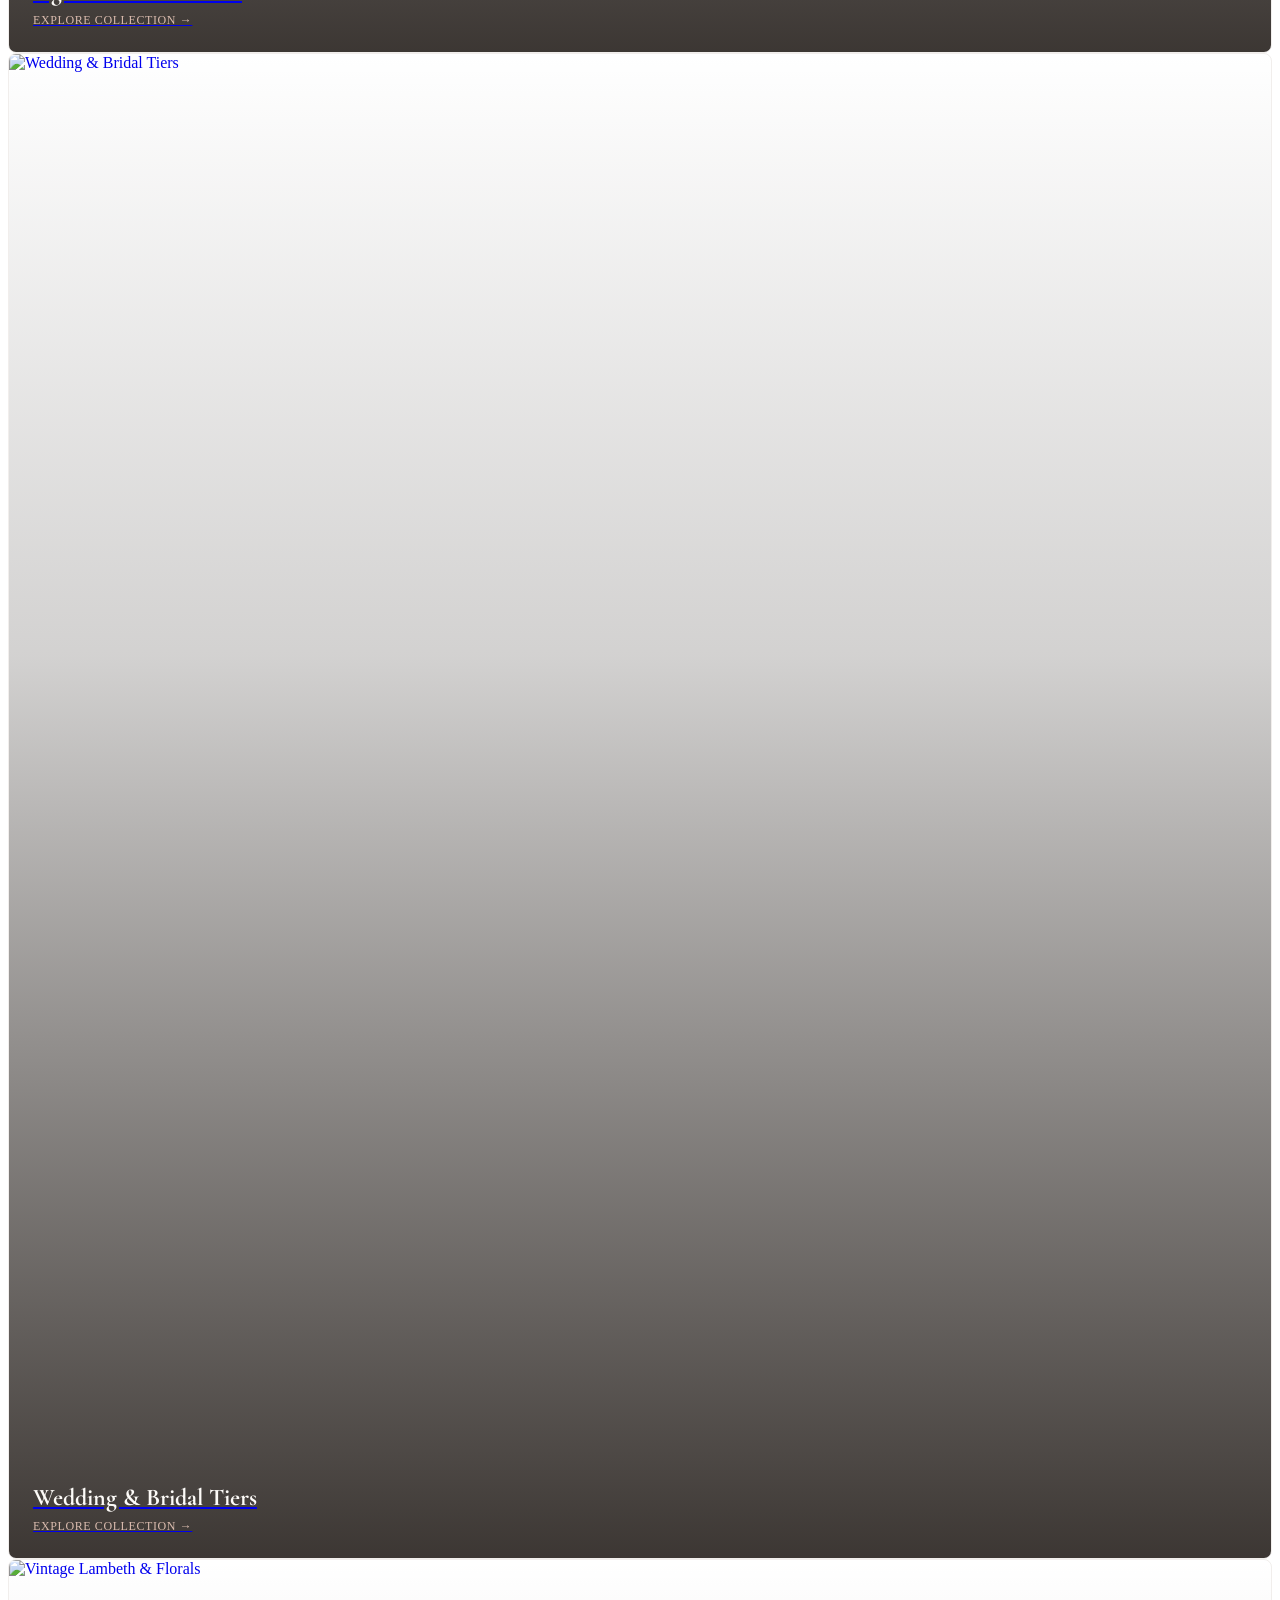
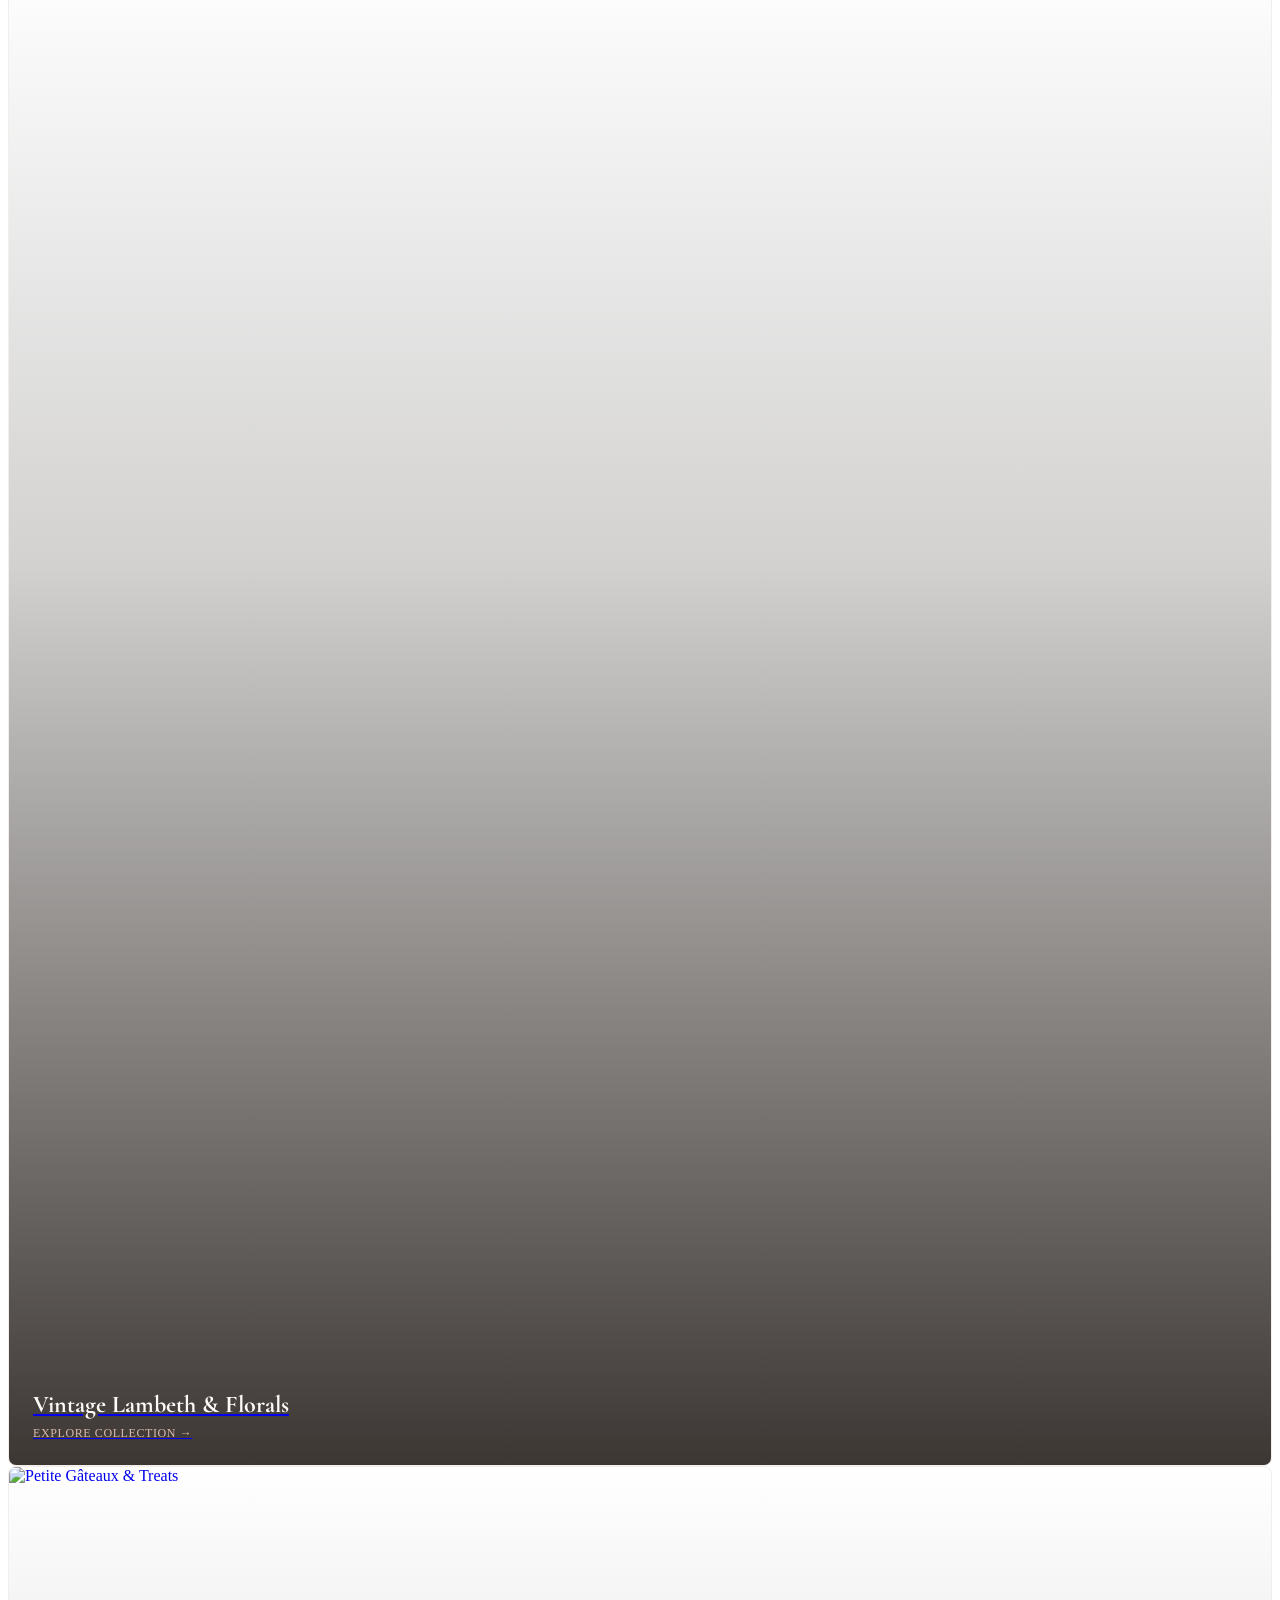
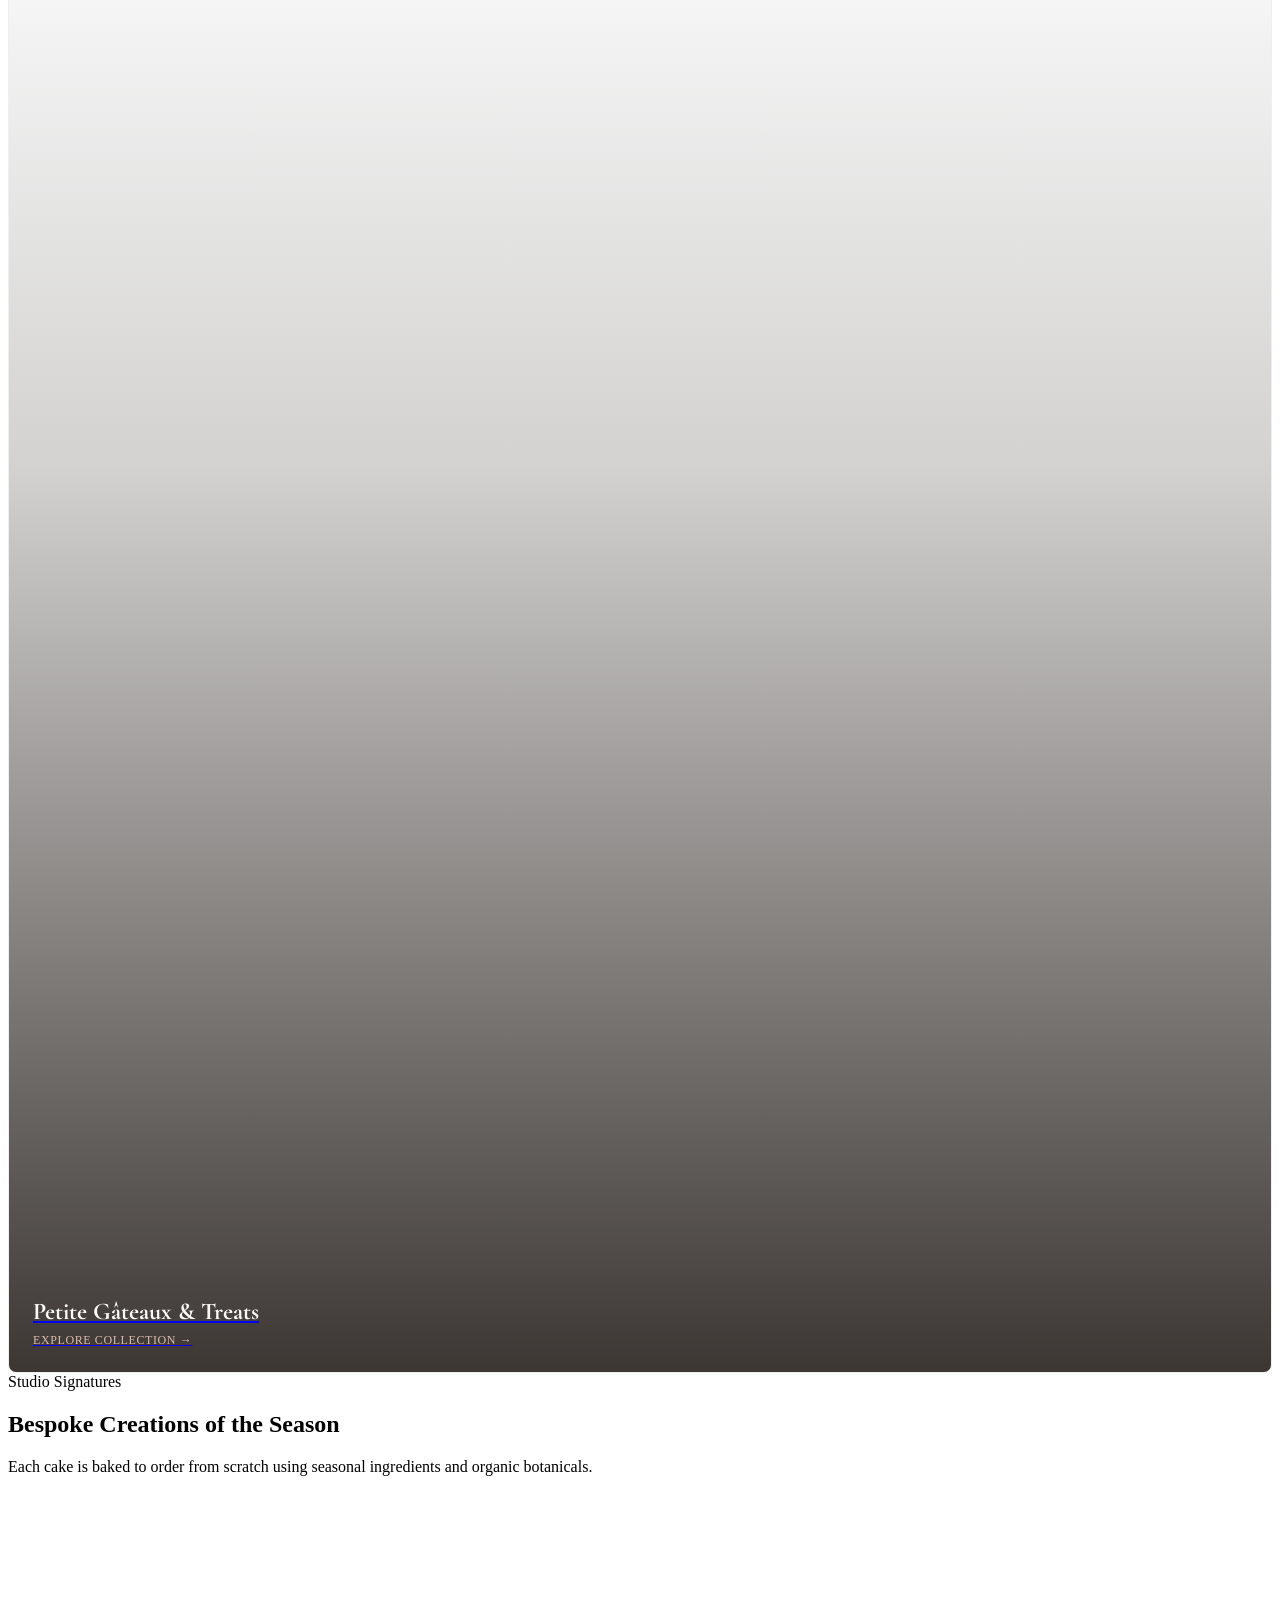
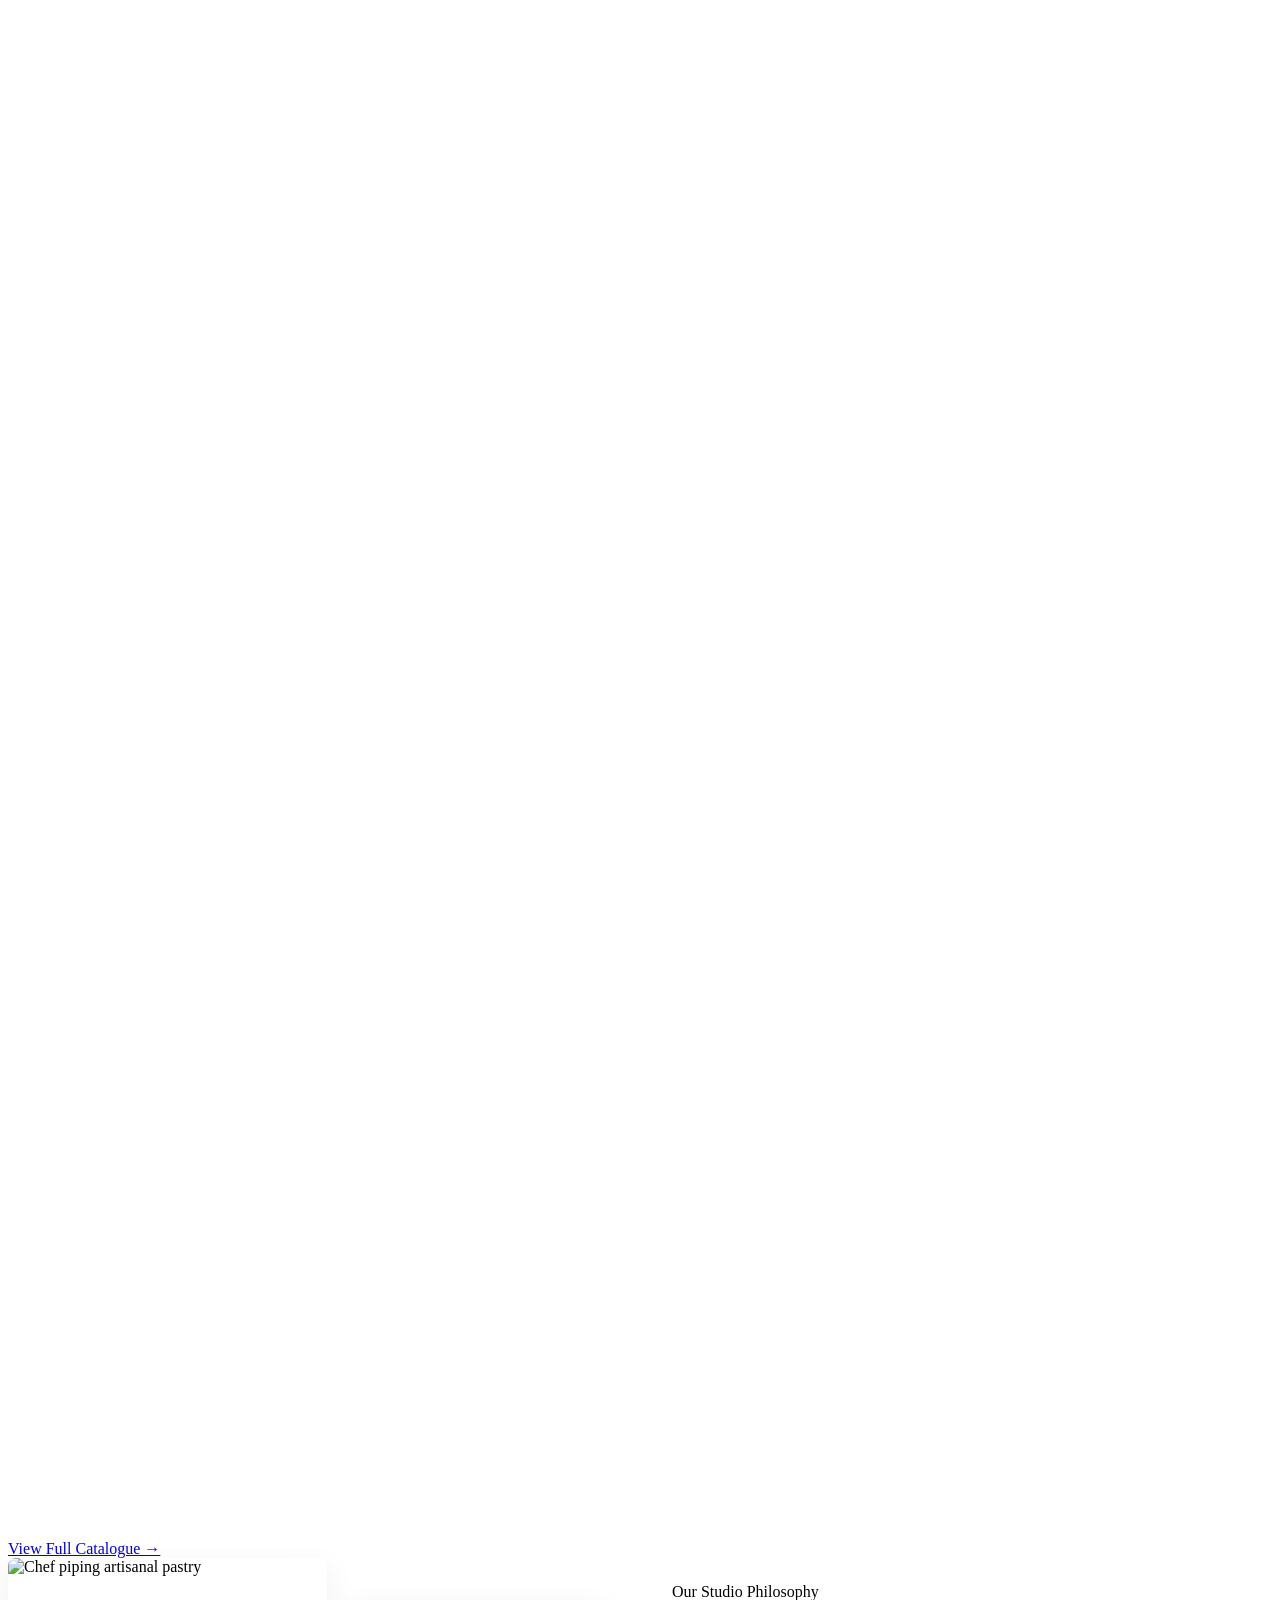
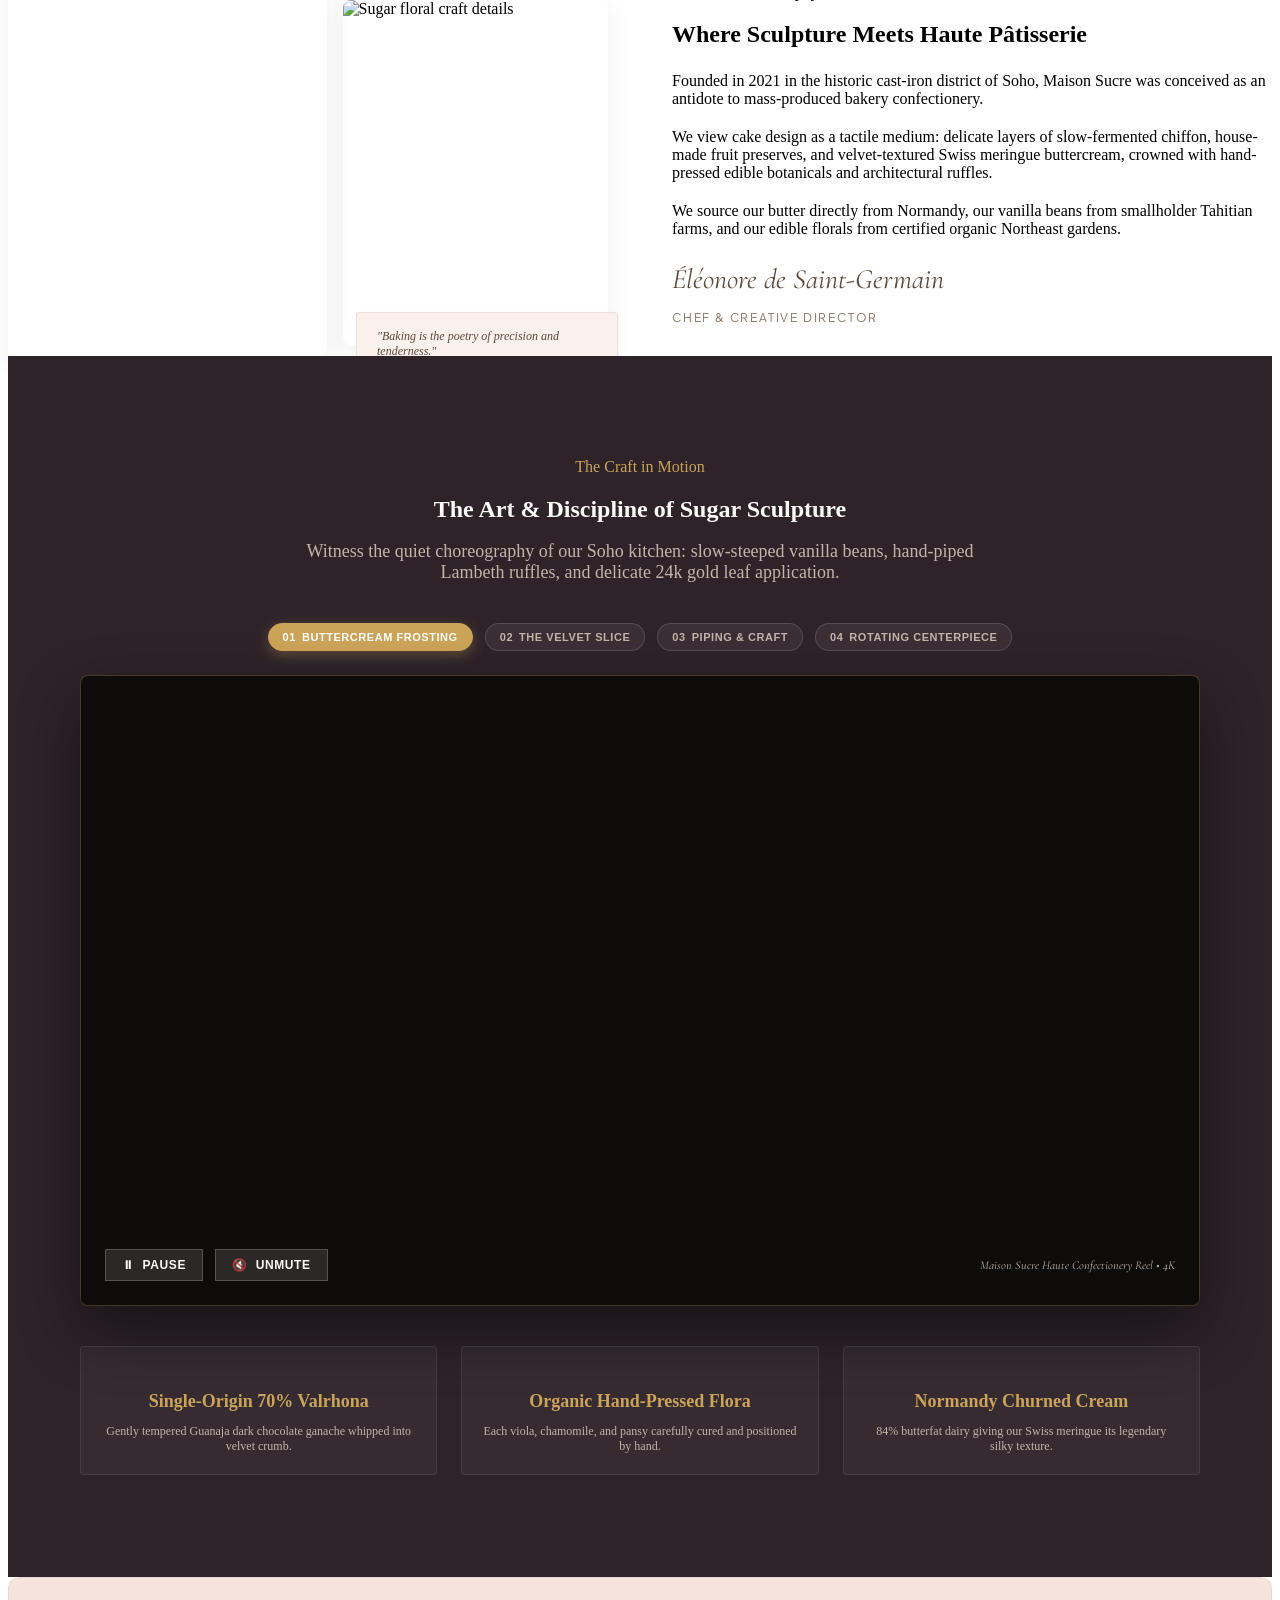
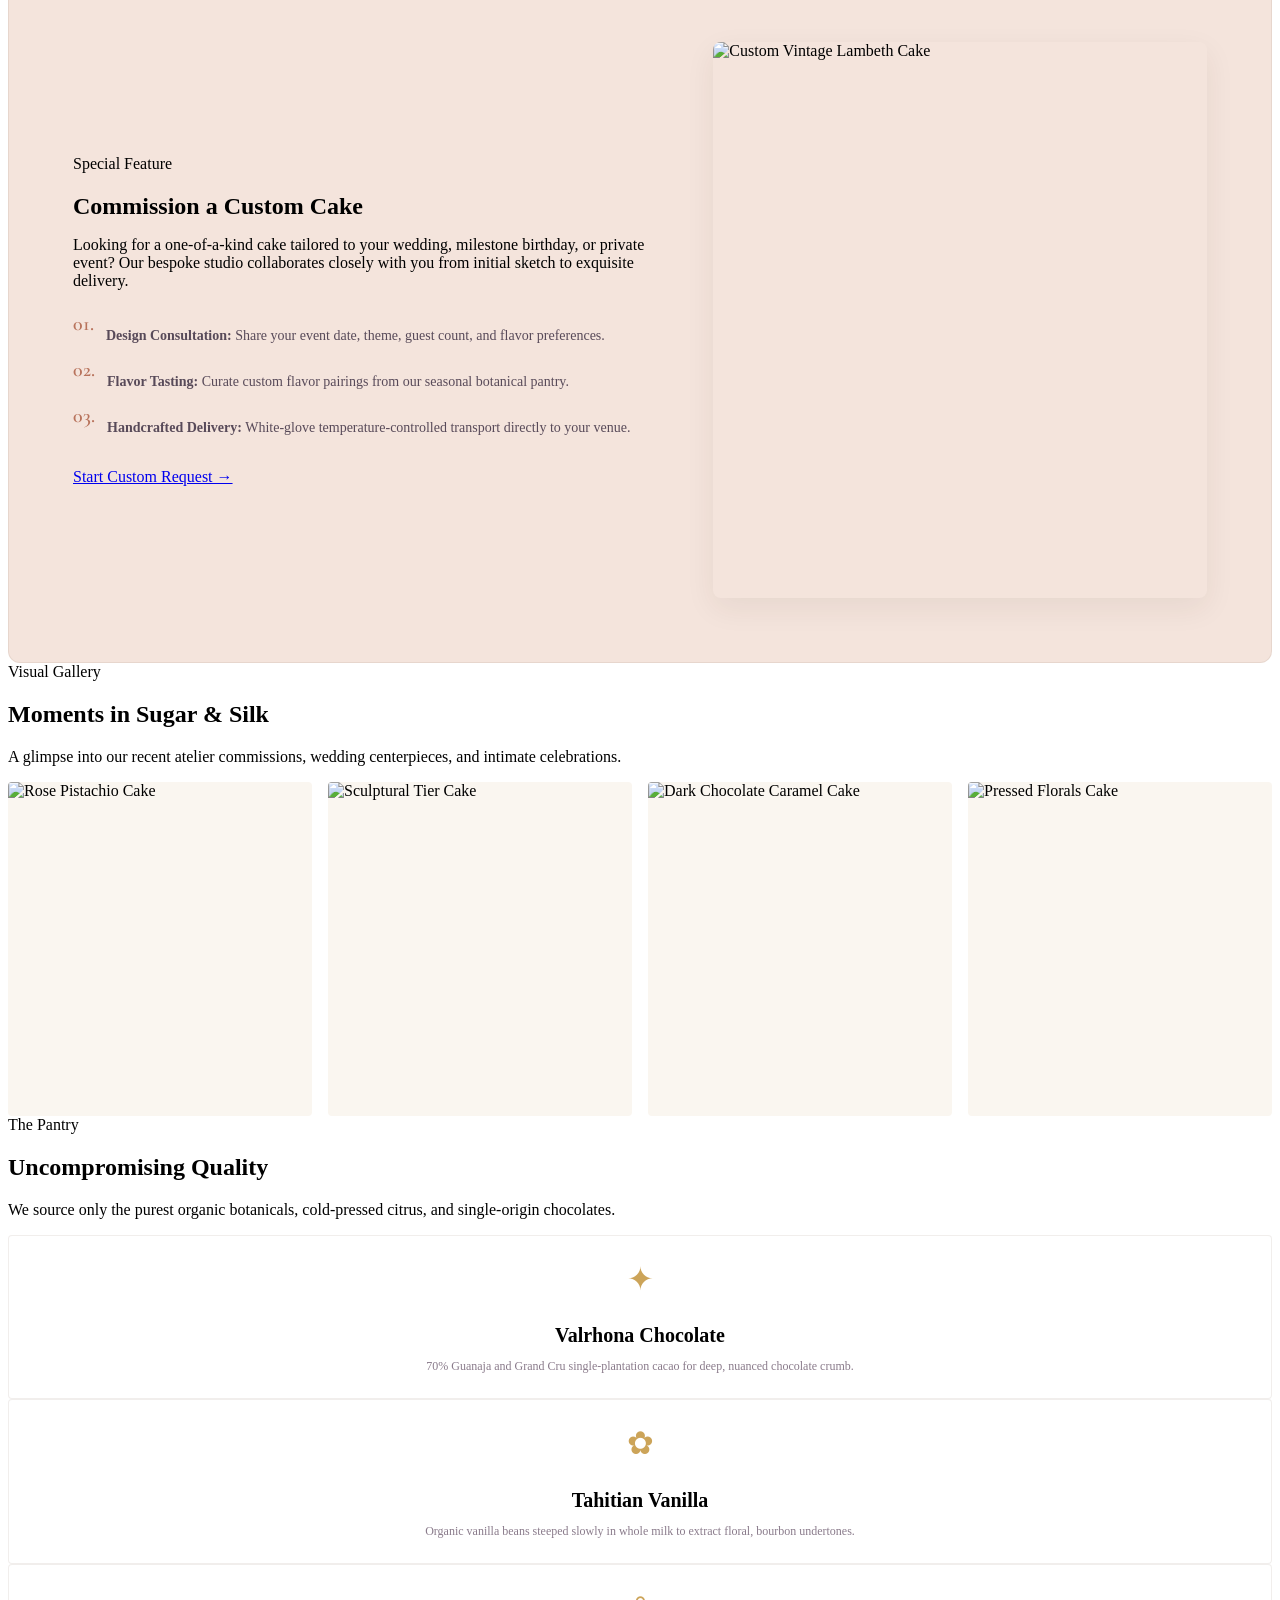
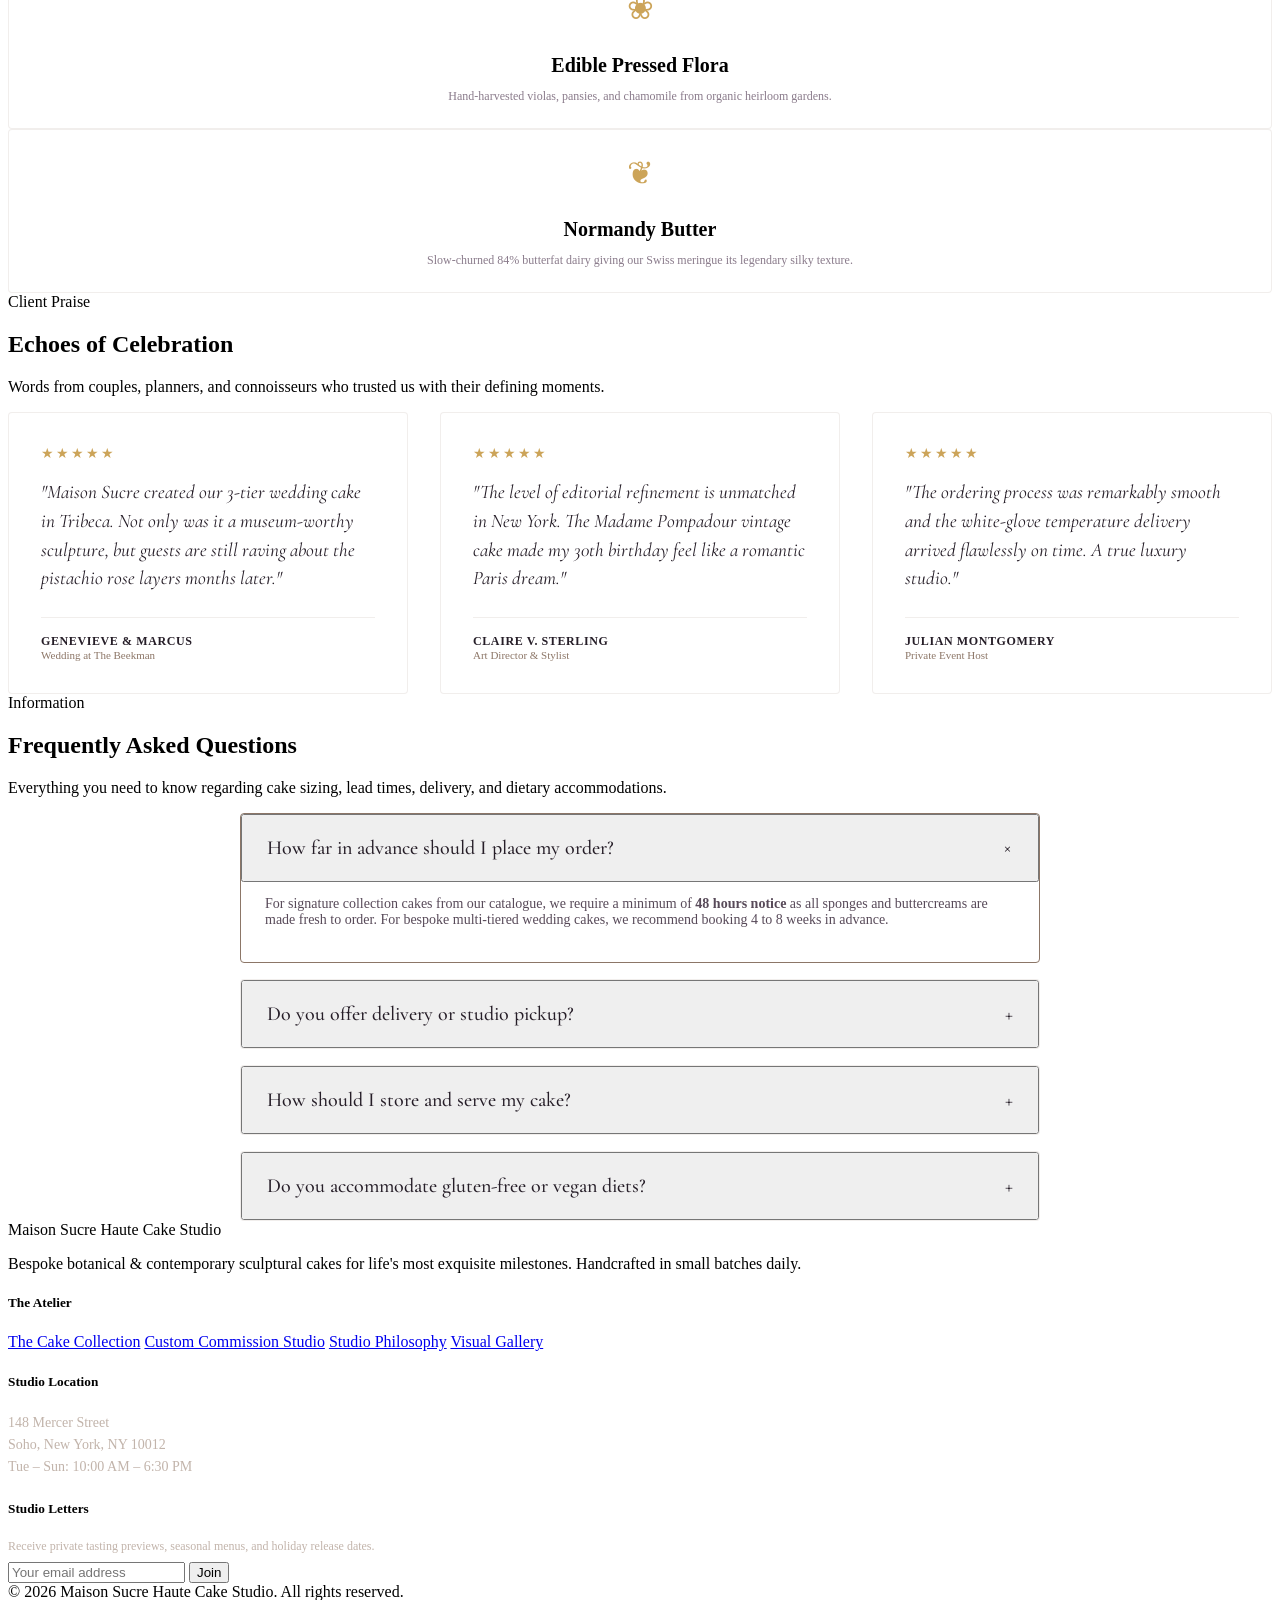
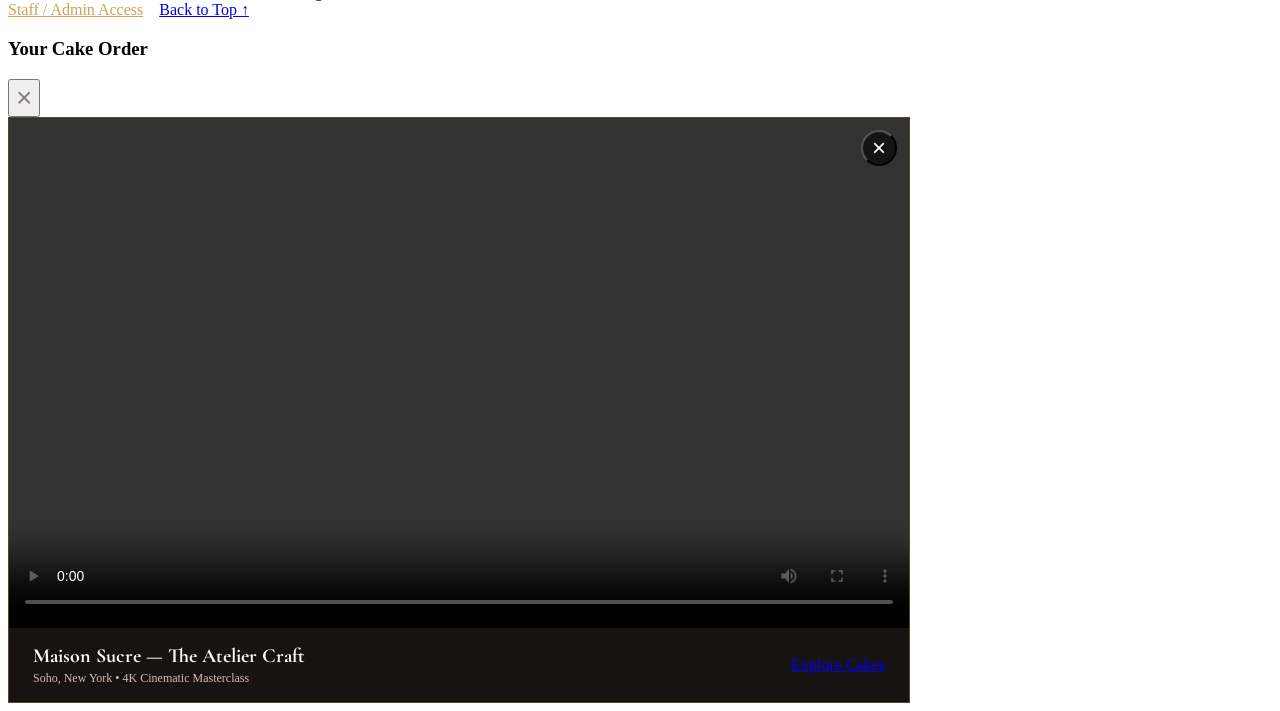
==== commit 002bcc65: "feat(video): add cinematic editorial bakery film and interactive chapter reel" ====
--- a/index.html
+++ b/index.html
@@ -155,7 +155,7 @@
 
           <div class="hero-image-frame" id="hero-media-frame">
             <img id="hero-img-element" src="https://images.unsplash.com/photo-1535141192574-5d4897c13136?auto=format&fit=crop&w=1000&q=85" alt="Sculptural Tiered Wedding Cake by Maison Sucre">
-            <video id="hero-video-element" src="https://assets.mixkit.co/videos/preview/mixkit-decorating-a-cake-with-chocolate-cream-41484-large.mp4" poster="https://images.unsplash.com/photo-1535141192574-5d4897c13136?auto=format&fit=crop&w=1000&q=85" autoplay muted loop playsinline style="display: none;"></video>
+            <video id="hero-video-element" src="https://cdn.coverr.co/videos/coverr-decorating-a-cake-9004/720p.mp4" poster="https://images.unsplash.com/photo-1535141192574-5d4897c13136?auto=format&fit=crop&w=1000&q=85" autoplay muted loop playsinline style="display: none;"></video>
           </div>
 
           <!-- Floating Info Card -->
@@ -166,6 +166,44 @@
           </div>
         </div>
 
+      </div>
+    </div>
+  </section>
+
+  <!-- Editorial Brand Film Section (Cinematic Bakery Video) -->
+  <section class="editorial-film-section" id="editorial-film" aria-label="Editorial Brand Film">
+    <div class="editorial-film-container">
+      <div class="editorial-film-media-frame">
+        <video 
+          id="editorial-film-video" 
+          class="editorial-film-video" 
+          autoplay 
+          muted 
+          loop 
+          playsinline 
+          preload="metadata"
+          poster="https://images.unsplash.com/photo-1578985545062-69928b1d9587?auto=format&fit=crop&w=1600&q=85">
+          <source src="https://cdn.coverr.co/videos/coverr-decorating-a-cake-9004/1080p.mp4" type="video/mp4">
+          <source src="https://cdn.coverr.co/videos/coverr-decorating-a-cake-9004/720p.mp4" type="video/mp4">
+        </video>
+        <div class="editorial-film-scrim"></div>
+        <div class="editorial-film-overlay">
+          <div class="editorial-film-badge">
+            <span class="badge-dot"></span>
+            <span>Maison Atelier &bull; Autumn 2026 Film</span>
+          </div>
+          <h2 class="editorial-film-heading">Made Slowly. Made Beautifully.</h2>
+          <p class="editorial-film-description">
+            From the velvet fold of French buttercream to delicate hand-piped ruffles and organic botanicals. Experience the quiet poetry of Parisian haute pâtisserie baked fresh daily in Soho.
+          </p>
+          <div class="editorial-film-actions">
+            <a href="shop.html" class="btn btn-primary btn-lg">Explore The Cake Collection &rarr;</a>
+            <button class="btn-film-sound" id="btn-editorial-sound-toggle" aria-label="Toggle Film Sound">
+              <span id="editorial-sound-icon">🔇</span>
+              <span id="editorial-sound-text">Sound Off</span>
+            </button>
+          </div>
+        </div>
       </div>
     </div>
   </section>
@@ -262,8 +300,24 @@
         </p>
       </div>
 
+      <!-- Cinema Chapters Selector -->
+      <div class="cinema-chapter-nav" id="cinema-chapters-nav">
+        <button class="cinema-chapter-btn active" data-video="https://cdn.coverr.co/videos/coverr-decorating-a-cake-9004/1080p.mp4" data-poster="https://images.unsplash.com/photo-1578985545062-69928b1d9587?auto=format&fit=crop&w=1200&q=85">
+          <span>01</span> Buttercream Frosting
+        </button>
+        <button class="cinema-chapter-btn" data-video="https://cdn.coverr.co/videos/coverr-red-velvet-cake-6756/1080p.mp4" data-poster="https://images.unsplash.com/photo-1588195538326-c5b1e9f80a1b?auto=format&fit=crop&w=1200&q=85">
+          <span>02</span> The Velvet Slice
+        </button>
+        <button class="cinema-chapter-btn" data-video="https://cdn.coverr.co/videos/coverr-putting-cream-in-a-piping-bag-8544/1080p.mp4" data-poster="https://images.unsplash.com/photo-1556910103-1c02745aae4d?auto=format&fit=crop&w=1200&q=85">
+          <span>03</span> Piping &amp; Craft
+        </button>
+        <button class="cinema-chapter-btn" data-video="https://cdn.coverr.co/videos/coverr-valentine-s-day-cake-9154/1080p.mp4" data-poster="https://images.unsplash.com/photo-1535141192574-5d4897c13136?auto=format&fit=crop&w=1200&q=85">
+          <span>04</span> Rotating Centerpiece
+        </button>
+      </div>
+
       <div class="cinema-player-frame">
-        <video id="atelier-cinema-video" class="cinema-video-el" src="https://assets.mixkit.co/videos/preview/mixkit-decorating-a-cake-with-chocolate-cream-41484-large.mp4" poster="https://images.unsplash.com/photo-1578985545062-69928b1d9587?auto=format&fit=crop&w=1200&q=85" loop playsinline muted autoplay></video>
+        <video id="atelier-cinema-video" class="cinema-video-el" src="https://cdn.coverr.co/videos/coverr-decorating-a-cake-9004/1080p.mp4" poster="https://images.unsplash.com/photo-1578985545062-69928b1d9587?auto=format&fit=crop&w=1200&q=85" loop playsinline muted autoplay></video>
         
         <div class="cinema-controls-bar">
           <div style="display: flex; gap: var(--spacing-3); align-items: center;">
@@ -616,7 +670,7 @@
   <div class="modal-backdrop" id="atelier-film-modal">
     <div class="modal-container" style="max-width: 900px; padding: 0; background: #0E0C0B; border: 1px solid rgba(197, 160, 89, 0.4); overflow: hidden;">
       <div style="position: relative; aspect-ratio: 16 / 9; background: #000;">
-        <video id="modal-cinema-video" style="width: 100%; height: 100%; object-fit: cover;" src="https://assets.mixkit.co/videos/preview/mixkit-decorating-a-cake-with-chocolate-cream-41484-large.mp4" controls playsinline></video>
+        <video id="modal-cinema-video" style="width: 100%; height: 100%; object-fit: cover;" src="https://cdn.coverr.co/videos/coverr-decorating-a-cake-9004/1080p.mp4" controls playsinline></video>
         <button class="modal-close-btn" style="position: absolute; top: 12px; right: 12px; z-index: 10; background: rgba(0,0,0,0.6); color: #fff; width: 36px; height: 36px; border-radius: 50%; display: flex; align-items: center; justify-content: center; font-size: 1.5rem;">&times;</button>
       </div>
       <div style="padding: var(--spacing-4) var(--spacing-6); display: flex; justify-content: space-between; align-items: center; color: var(--color-bg-ivory); background: #161311;">
--- a/css/home.css
+++ b/css/home.css
@@ -0,0 +1,1017 @@
+/* ==============================================================================
+   MAISON SUCRE — HOMEPAGE STYLES
+   ============================================================================== */
+
+/* --- Hero Section --- */
+.hero-section {
+  position: relative;
+  min-height: calc(100vh - 120px);
+  display: flex;
+  align-items: center;
+  padding: var(--spacing-12) 0;
+  background: radial-gradient(circle at 80% 20%, rgba(244, 228, 220, 0.45) 0%, transparent 60%),
+              var(--color-bg-ivory);
+  overflow: hidden;
+}
+
+.hero-grid {
+  display: grid;
+  grid-template-columns: 1.15fr 1fr;
+  align-items: center;
+  gap: var(--spacing-12);
+}
+
+.hero-content {
+  max-width: 620px;
+}
+
+.hero-badge-pill {
+  display: inline-flex;
+  align-items: center;
+  gap: 8px;
+  background-color: var(--color-blush-light);
+  border: 1px solid rgba(140, 118, 103, 0.2);
+  padding: 6px 14px;
+  border-radius: var(--radius-pill);
+  font-size: var(--font-size-xs);
+  font-weight: 600;
+  letter-spacing: var(--letter-spacing-wide);
+  text-transform: uppercase;
+  color: var(--color-taupe-dark);
+  margin-bottom: var(--spacing-6);
+}
+
+.hero-badge-pill .pill-dot {
+  width: 6px;
+  height: 6px;
+  background-color: var(--color-accent-gold);
+  border-radius: 50%;
+  animation: pulseSubtle 2s infinite;
+}
+
+.hero-title {
+  font-size: clamp(2.8rem, 5.5vw, var(--font-size-hero));
+  font-weight: 400;
+  line-height: 1.08;
+  letter-spacing: var(--letter-spacing-tight);
+  margin-bottom: var(--spacing-6);
+  color: var(--color-text-primary);
+}
+
+.hero-title .emphasis {
+  font-family: var(--font-serif-display);
+  font-style: italic;
+  font-weight: 300;
+  color: var(--color-taupe-dark);
+}
+
+.hero-description {
+  font-size: clamp(1.05rem, 1.5vw, 1.25rem);
+  line-height: 1.75;
+  color: var(--color-text-secondary);
+  margin-bottom: var(--spacing-8);
+}
+
+.hero-actions {
+  display: flex;
+  align-items: center;
+  gap: var(--spacing-4);
+  flex-wrap: wrap;
+  margin-bottom: var(--spacing-10);
+}
+
+.btn-video-hero {
+  display: inline-flex;
+  align-items: center;
+  gap: 10px;
+  padding: 0.875rem 1.5rem;
+  font-size: var(--font-size-xs);
+  font-weight: 600;
+  letter-spacing: var(--letter-spacing-caps);
+  text-transform: uppercase;
+  border-radius: var(--radius-xs);
+  border: 1px solid rgba(140, 118, 103, 0.35);
+  background: rgba(255, 255, 255, 0.7);
+  backdrop-filter: blur(8px);
+  color: var(--color-text-primary);
+  transition: all var(--transition-smooth);
+  cursor: pointer;
+}
+
+.btn-video-hero .play-icon-circle {
+  width: 26px;
+  height: 26px;
+  border-radius: 50%;
+  background-color: var(--color-accent-gold);
+  color: #FFFFFF;
+  display: flex;
+  align-items: center;
+  justify-content: center;
+  font-size: 0.65rem;
+  padding-left: 2px;
+  transition: transform var(--transition-fast);
+}
+
+.btn-video-hero:hover {
+  background-color: var(--color-espresso);
+  color: var(--color-bg-ivory);
+  border-color: var(--color-espresso);
+}
+
+.btn-video-hero:hover .play-icon-circle {
+  transform: scale(1.1);
+  background-color: #FFFFFF;
+  color: var(--color-espresso);
+}
+
+.hero-trust-row {
+  display: flex;
+  align-items: center;
+  gap: var(--spacing-6);
+  padding-top: var(--spacing-6);
+  border-top: var(--border-delicate);
+  font-size: var(--font-size-xs);
+  color: var(--color-taupe);
+  letter-spacing: var(--letter-spacing-wide);
+  text-transform: uppercase;
+}
+
+.hero-trust-item {
+  display: flex;
+  align-items: center;
+  gap: 6px;
+}
+
+.hero-trust-item span.star {
+  color: var(--color-accent-gold);
+}
+
+/* Hero Media / Image Showcase */
+.hero-visual {
+  position: relative;
+  display: flex;
+  justify-content: center;
+  width: 100%;
+}
+
+.hero-image-frame {
+  position: relative;
+  width: 100%;
+  max-width: 520px;
+  aspect-ratio: 4 / 4.6;
+  border-radius: 22px;
+  overflow: hidden;
+  box-shadow: 0 24px 56px rgba(33, 27, 23, 0.14), 0 2px 10px rgba(197, 160, 89, 0.18);
+  border: 1px solid rgba(197, 160, 89, 0.38);
+  background-color: #1A1513;
+}
+
+.hero-image-frame img,
+.hero-image-frame video {
+  width: 100%;
+  height: 100%;
+  object-fit: cover;
+  display: block;
+  transition: transform 1.2s cubic-bezier(0.16, 1, 0.3, 1);
+}
+
+.hero-visual:hover .hero-image-frame img,
+.hero-visual:hover .hero-image-frame video {
+  transform: scale(1.03);
+}
+
+/* Hero media switcher pill (Photo / Live Film) */
+.hero-media-toggle {
+  position: absolute;
+  top: 16px;
+  right: 16px;
+  z-index: 5;
+  display: inline-flex;
+  background: rgba(22, 17, 14, 0.8);
+  backdrop-filter: blur(10px);
+  -webkit-backdrop-filter: blur(10px);
+  padding: 4px;
+  border-radius: var(--radius-pill);
+  border: 1px solid rgba(255, 255, 255, 0.22);
+  box-shadow: 0 4px 14px rgba(0, 0, 0, 0.2);
+}
+
+.hero-media-btn {
+  padding: 5px 13px;
+  font-size: 0.6875rem;
+  font-weight: 700;
+  letter-spacing: var(--letter-spacing-wide);
+  text-transform: uppercase;
+  color: #D6CCC4;
+  border-radius: var(--radius-pill);
+  cursor: pointer;
+  transition: all var(--transition-fast);
+}
+
+.hero-media-btn:hover {
+  color: #FFFFFF;
+}
+
+.hero-media-btn.active {
+  background-color: var(--color-accent-gold);
+  color: #FFFFFF;
+  box-shadow: 0 2px 8px rgba(197, 160, 89, 0.4);
+}
+
+.hero-floating-card {
+  position: absolute;
+  bottom: 24px;
+  left: -24px;
+  background-color: rgba(255, 255, 255, 0.94);
+  backdrop-filter: blur(8px);
+  padding: var(--spacing-4) var(--spacing-5);
+  border-radius: var(--radius-sm);
+  border: var(--border-delicate);
+  box-shadow: var(--shadow-card);
+  max-width: 220px;
+  animation: fadeIn 1s 0.3s forwards;
+  z-index: 3;
+}
+
+.hero-floating-card .card-label {
+  font-size: 0.6875rem;
+  letter-spacing: var(--letter-spacing-caps);
+  text-transform: uppercase;
+  color: var(--color-accent-terracotta);
+  font-weight: 600;
+  margin-bottom: 2px;
+}
+
+.hero-floating-card .card-title {
+  font-family: var(--font-serif-display);
+  font-size: 1.125rem;
+  color: var(--color-text-primary);
+  font-weight: 600;
+  line-height: 1.2;
+}
+
+@media (max-width: 1024px) {
+  .hero-grid {
+    grid-template-columns: 1fr;
+    gap: var(--spacing-10);
+    text-align: center;
+  }
+  .hero-content {
+    margin: 0 auto;
+  }
+  .hero-actions {
+    justify-content: center;
+  }
+  .hero-trust-row {
+    justify-content: center;
+  }
+  .hero-floating-card {
+    left: 12px;
+  }
+}
+
+/* --- Editorial Full-Width Brand Film Section (Made Slowly. Made Beautifully.) --- */
+.editorial-film-section {
+  position: relative;
+  width: 100%;
+  padding: 0;
+  margin: 0;
+  background-color: var(--color-espresso);
+  border-top: var(--border-delicate);
+  border-bottom: var(--border-delicate);
+  overflow: hidden;
+}
+
+.editorial-film-container {
+  width: 100%;
+  margin: 0;
+  padding: 0;
+}
+
+.editorial-film-media-frame {
+  position: relative;
+  width: 100%;
+  min-height: clamp(480px, 62vh, 680px);
+  display: flex;
+  align-items: center;
+  justify-content: center;
+  overflow: hidden;
+}
+
+.editorial-film-video {
+  position: absolute;
+  top: 50%;
+  left: 50%;
+  transform: translate(-50%, -50%);
+  min-width: 100%;
+  min-height: 100%;
+  width: auto;
+  height: auto;
+  object-fit: cover;
+  z-index: 1;
+}
+
+.editorial-film-scrim {
+  position: absolute;
+  inset: 0;
+  background: radial-gradient(circle at center, rgba(38, 30, 40, 0.35) 0%, rgba(38, 30, 40, 0.76) 85%),
+              linear-gradient(to top, rgba(38, 30, 40, 0.9) 0%, rgba(38, 30, 40, 0.25) 50%, rgba(38, 30, 40, 0.7) 100%);
+  z-index: 2;
+  pointer-events: none;
+}
+
+.editorial-film-overlay {
+  position: relative;
+  z-index: 3;
+  max-width: 860px;
+  width: 100%;
+  padding: var(--spacing-12) var(--spacing-6);
+  text-align: center;
+  color: #FFFFFF;
+  margin: 0 auto;
+}
+
+.editorial-film-badge {
+  display: inline-flex;
+  align-items: center;
+  gap: 8px;
+  padding: 6px 16px;
+  background: rgba(255, 255, 255, 0.14);
+  backdrop-filter: blur(10px);
+  -webkit-backdrop-filter: blur(10px);
+  border: 1px solid rgba(255, 255, 255, 0.25);
+  border-radius: var(--radius-full);
+  font-size: var(--font-size-xs);
+  font-weight: 600;
+  letter-spacing: var(--letter-spacing-wide);
+  text-transform: uppercase;
+  color: var(--color-accent-gold-light);
+  margin-bottom: var(--spacing-5);
+  box-shadow: 0 4px 16px rgba(0, 0, 0, 0.2);
+}
+
+.editorial-film-badge .badge-dot {
+  width: 7px;
+  height: 7px;
+  border-radius: 50%;
+  background-color: var(--color-accent-gold);
+  animation: pulseGold 2s infinite;
+}
+
+@keyframes pulseGold {
+  0% { transform: scale(0.95); box-shadow: 0 0 0 0 rgba(204, 164, 89, 0.7); }
+  70% { transform: scale(1.1); box-shadow: 0 0 0 6px rgba(204, 164, 89, 0); }
+  100% { transform: scale(0.95); box-shadow: 0 0 0 0 rgba(204, 164, 89, 0); }
+}
+
+.editorial-film-heading {
+  font-family: var(--font-serif-display);
+  font-size: clamp(2.4rem, 5.5vw, 4.25rem);
+  font-weight: 500;
+  line-height: 1.14;
+  letter-spacing: -0.015em;
+  color: #FFFFFF;
+  margin-bottom: var(--spacing-4);
+  text-shadow: 0 3px 20px rgba(0, 0, 0, 0.45);
+}
+
+.editorial-film-description {
+  font-size: clamp(1rem, 1.35vw, 1.25rem);
+  line-height: 1.75;
+  color: rgba(253, 251, 248, 0.9);
+  max-width: 640px;
+  margin: 0 auto var(--spacing-8);
+  text-shadow: 0 2px 10px rgba(0, 0, 0, 0.45);
+}
+
+.editorial-film-actions {
+  display: flex;
+  align-items: center;
+  justify-content: center;
+  gap: var(--spacing-4);
+  flex-wrap: wrap;
+}
+
+.btn-film-sound {
+  display: inline-flex;
+  align-items: center;
+  gap: 8px;
+  padding: 12px 20px;
+  background: rgba(255, 255, 255, 0.12);
+  backdrop-filter: blur(10px);
+  -webkit-backdrop-filter: blur(10px);
+  border: 1px solid rgba(255, 255, 255, 0.28);
+  border-radius: var(--radius-pill);
+  color: #FFFFFF;
+  font-size: var(--font-size-xs);
+  font-weight: 600;
+  letter-spacing: var(--letter-spacing-wide);
+  text-transform: uppercase;
+  cursor: pointer;
+  transition: all var(--transition-fast);
+}
+
+.btn-film-sound:hover {
+  background: rgba(255, 255, 255, 0.22);
+  border-color: var(--color-accent-gold);
+  color: var(--color-accent-gold-light);
+}
+
+@media (max-width: 768px) {
+  .editorial-film-media-frame {
+    min-height: 480px;
+  }
+  .editorial-film-overlay {
+    padding: var(--spacing-8) var(--spacing-4);
+  }
+  .editorial-film-actions {
+    flex-direction: column;
+    width: 100%;
+  }
+  .editorial-film-actions .btn,
+  .editorial-film-actions .btn-film-sound {
+    width: 100%;
+    justify-content: center;
+  }
+}
+
+/* --- Cinema / Atelier in Motion Section --- */
+.atelier-cinema-section {
+  background-color: var(--color-espresso);
+  color: var(--color-bg-ivory);
+  padding: clamp(4rem, 8vw, var(--spacing-32)) 0;
+  position: relative;
+  overflow: hidden;
+}
+
+.cinema-chapter-nav {
+  display: flex;
+  align-items: center;
+  justify-content: center;
+  gap: var(--spacing-3);
+  margin-bottom: var(--spacing-6);
+  flex-wrap: wrap;
+}
+
+.cinema-chapter-btn {
+  display: inline-flex;
+  align-items: center;
+  gap: 6px;
+  padding: 7px 14px;
+  background: rgba(255, 255, 255, 0.06);
+  border: 1px solid rgba(255, 255, 255, 0.14);
+  border-radius: var(--radius-full);
+  color: var(--color-taupe-light);
+  font-size: 0.6875rem;
+  font-weight: 600;
+  letter-spacing: var(--letter-spacing-wide);
+  text-transform: uppercase;
+  cursor: pointer;
+  transition: all var(--transition-fast);
+}
+
+.cinema-chapter-btn:hover {
+  background: rgba(255, 255, 255, 0.12);
+  color: #FFFFFF;
+}
+
+.cinema-chapter-btn.active {
+  background: var(--color-accent-gold);
+  border-color: var(--color-accent-gold);
+  color: #FFFFFF;
+  box-shadow: 0 4px 14px rgba(204, 164, 89, 0.35);
+}
+
+.atelier-cinema-container {
+  max-width: 1120px;
+  margin: 0 auto;
+}
+
+.cinema-header {
+  text-align: center;
+  max-width: 720px;
+  margin: 0 auto var(--spacing-10);
+}
+
+.cinema-header .eyebrow {
+  color: var(--color-accent-gold);
+}
+
+.cinema-header h2 {
+  color: var(--color-bg-ivory);
+  margin-bottom: var(--spacing-3);
+}
+
+.cinema-header p {
+  color: var(--color-taupe-light);
+  font-size: var(--font-size-md);
+}
+
+.cinema-player-frame {
+  position: relative;
+  aspect-ratio: 16 / 9;
+  border-radius: var(--radius-sm);
+  overflow: hidden;
+  box-shadow: 0 25px 60px rgba(0, 0, 0, 0.45);
+  border: 1px solid rgba(197, 160, 89, 0.3);
+  background-color: #0E0C0B;
+}
+
+.cinema-video-el {
+  width: 100%;
+  height: 100%;
+  object-fit: cover;
+  display: block;
+}
+
+.cinema-controls-bar {
+  position: absolute;
+  bottom: 0;
+  left: 0;
+  right: 0;
+  padding: var(--spacing-6);
+  background: linear-gradient(to top, rgba(14, 12, 11, 0.9) 0%, transparent 100%);
+  display: flex;
+  align-items: center;
+  justify-content: space-between;
+  gap: var(--spacing-4);
+  z-index: 3;
+}
+
+.cinema-btn {
+  display: inline-flex;
+  align-items: center;
+  gap: 8px;
+  background: rgba(255, 255, 255, 0.12);
+  backdrop-filter: blur(8px);
+  border: 1px solid rgba(255, 255, 255, 0.2);
+  color: var(--color-bg-ivory);
+  padding: 8px 16px;
+  border-radius: var(--radius-pill);
+  font-size: var(--font-size-xs);
+  font-weight: 600;
+  letter-spacing: var(--letter-spacing-wide);
+  text-transform: uppercase;
+  cursor: pointer;
+  transition: all var(--transition-fast);
+}
+
+.cinema-btn:hover {
+  background-color: var(--color-accent-gold);
+  color: #FFFFFF;
+  border-color: var(--color-accent-gold);
+}
+
+.cinema-badges-row {
+  display: grid;
+  grid-template-columns: repeat(3, 1fr);
+  gap: var(--spacing-6);
+  margin-top: var(--spacing-10);
+}
+
+.cinema-badge-item {
+  background-color: rgba(255, 255, 255, 0.04);
+  border: 1px solid rgba(255, 255, 255, 0.08);
+  border-radius: var(--radius-xs);
+  padding: var(--spacing-5);
+  text-align: center;
+}
+
+.cinema-badge-item h4 {
+  color: var(--color-accent-gold);
+  font-size: 1.125rem;
+  margin-bottom: 4px;
+}
+
+.cinema-badge-item p {
+  color: var(--color-taupe-light);
+  font-size: var(--font-size-xs);
+  margin-bottom: 0;
+}
+
+@media (max-width: 768px) {
+  .cinema-badges-row {
+    grid-template-columns: 1fr;
+    gap: var(--spacing-4);
+  }
+}
+
+/* --- Categories Showcase --- */
+.category-card {
+  position: relative;
+  aspect-ratio: 1 / 1.2;
+  border-radius: var(--radius-sm);
+  overflow: hidden;
+  display: flex;
+  flex-direction: column;
+  justify-content: flex-end;
+  padding: var(--spacing-6);
+  border: var(--border-delicate);
+  transition: all var(--transition-smooth);
+}
+
+.category-card img {
+  position: absolute;
+  inset: 0;
+  width: 100%;
+  height: 100%;
+  object-fit: cover;
+  transition: transform var(--transition-slow);
+  z-index: 1;
+}
+
+.category-card-overlay {
+  position: absolute;
+  inset: 0;
+  background: linear-gradient(to top, rgba(33, 27, 23, 0.88) 0%, rgba(33, 27, 23, 0.2) 60%, transparent 100%);
+  z-index: 2;
+  transition: opacity var(--transition-smooth);
+}
+
+.category-card-content {
+  position: relative;
+  z-index: 3;
+  color: var(--color-bg-ivory);
+}
+
+.category-card-title {
+  font-family: var(--font-serif-display);
+  font-size: 1.5rem;
+  color: var(--color-bg-ivory);
+  margin-bottom: 4px;
+}
+
+.category-card-count {
+  font-size: var(--font-size-xs);
+  letter-spacing: var(--letter-spacing-wide);
+  text-transform: uppercase;
+  color: var(--color-rose-nude);
+}
+
+.category-card:hover img {
+  transform: scale(1.06);
+}
+
+.category-card:hover {
+  transform: translateY(-4px);
+  box-shadow: var(--shadow-card);
+}
+
+/* --- Story & Philosophy Section --- */
+.story-grid {
+  display: grid;
+  grid-template-columns: 1fr 1fr;
+  align-items: center;
+  gap: var(--spacing-16);
+}
+
+.story-imagery {
+  position: relative;
+  display: grid;
+  grid-template-columns: 1.2fr 1fr;
+  gap: var(--spacing-4);
+  align-items: center;
+}
+
+.story-img-main {
+  aspect-ratio: 4 / 5;
+  border-radius: var(--radius-sm);
+  overflow: hidden;
+  box-shadow: var(--shadow-card);
+}
+
+.story-img-main img {
+  width: 100%;
+  height: 100%;
+  object-fit: cover;
+}
+
+.story-img-secondary {
+  aspect-ratio: 1 / 1.3;
+  border-radius: var(--radius-sm);
+  overflow: hidden;
+  box-shadow: var(--shadow-card);
+  margin-top: var(--spacing-8);
+}
+
+.story-img-secondary img {
+  width: 100%;
+  height: 100%;
+  object-fit: cover;
+}
+
+.story-quote-card {
+  position: absolute;
+  bottom: -20px;
+  right: -10px;
+  background-color: var(--color-blush-light);
+  border: var(--border-delicate);
+  padding: var(--spacing-4) var(--spacing-5);
+  border-radius: var(--radius-xs);
+  max-width: 220px;
+  box-shadow: var(--shadow-subtle);
+  font-size: var(--font-size-xs);
+  color: var(--color-taupe-dark);
+}
+
+.story-content h2 {
+  margin-bottom: var(--spacing-6);
+}
+
+.story-content p {
+  font-size: var(--font-size-base);
+  margin-bottom: var(--spacing-5);
+}
+
+.story-signature {
+  margin-top: var(--spacing-6);
+  font-family: var(--font-serif-display);
+  font-size: 1.75rem;
+  font-style: italic;
+  color: var(--color-taupe-dark);
+}
+
+@media (max-width: 1024px) {
+  .story-grid {
+    grid-template-columns: 1fr;
+    gap: var(--spacing-10);
+  }
+}
+
+/* --- Bespoke Cake Highlight Banner --- */
+.bespoke-banner {
+  background-color: var(--color-blush);
+  border-radius: var(--radius-md);
+  padding: clamp(2.5rem, 5vw, var(--spacing-16));
+  position: relative;
+  overflow: hidden;
+  border: var(--border-delicate);
+}
+
+.bespoke-banner-grid {
+  display: grid;
+  grid-template-columns: 1.2fr 1fr;
+  align-items: center;
+  gap: var(--spacing-12);
+}
+
+.bespoke-steps-list {
+  display: flex;
+  flex-direction: column;
+  gap: var(--spacing-4);
+  margin: var(--spacing-6) 0 var(--spacing-8);
+}
+
+.bespoke-step-item {
+  display: flex;
+  align-items: flex-start;
+  gap: var(--spacing-3);
+}
+
+.step-num {
+  font-family: var(--font-serif-display);
+  font-size: 1.25rem;
+  font-weight: 600;
+  color: var(--color-accent-terracotta);
+  line-height: 1;
+}
+
+.bespoke-step-item p {
+  margin-bottom: 0;
+  font-size: var(--font-size-sm);
+  color: var(--color-text-secondary);
+}
+
+.bespoke-visual {
+  aspect-ratio: 4 / 4.5;
+  border-radius: var(--radius-sm);
+  overflow: hidden;
+  box-shadow: var(--shadow-card);
+}
+
+.bespoke-visual img {
+  width: 100%;
+  height: 100%;
+  object-fit: cover;
+}
+
+@media (max-width: 900px) {
+  .bespoke-banner-grid {
+    grid-template-columns: 1fr;
+  }
+}
+
+/* --- Gallery Section --- */
+.gallery-grid {
+  display: grid;
+  grid-template-columns: repeat(4, 1fr);
+  gap: var(--spacing-4);
+}
+
+.gallery-item {
+  position: relative;
+  aspect-ratio: 1 / 1.1;
+  border-radius: var(--radius-xs);
+  overflow: hidden;
+  background-color: var(--color-bg-cream);
+}
+
+.gallery-item img {
+  width: 100%;
+  height: 100%;
+  object-fit: cover;
+  transition: transform var(--transition-slow);
+}
+
+.gallery-overlay {
+  position: absolute;
+  inset: 0;
+  background: rgba(33, 27, 23, 0.7);
+  display: flex;
+  flex-direction: column;
+  align-items: center;
+  justify-content: center;
+  color: var(--color-bg-ivory);
+  opacity: 0;
+  transition: opacity var(--transition-smooth);
+  padding: var(--spacing-4);
+  text-align: center;
+}
+
+.gallery-overlay h4 {
+  font-size: 1.25rem;
+  color: var(--color-bg-ivory);
+  margin-bottom: 4px;
+}
+
+.gallery-overlay p {
+  font-size: 0.75rem;
+  color: var(--color-rose-nude);
+  margin-bottom: 0;
+}
+
+.gallery-item:hover img {
+  transform: scale(1.08);
+}
+
+.gallery-item:hover .gallery-overlay {
+  opacity: 1;
+}
+
+@media (max-width: 900px) {
+  .gallery-grid {
+    grid-template-columns: repeat(2, 1fr);
+  }
+}
+
+/* --- Artisanal Ingredients / Sourcing --- */
+.ingredient-card {
+  background-color: var(--color-surface-white);
+  padding: var(--spacing-6);
+  border: var(--border-delicate);
+  border-radius: var(--radius-xs);
+  text-align: center;
+  transition: transform var(--transition-smooth);
+}
+
+.ingredient-card:hover {
+  transform: translateY(-4px);
+  box-shadow: var(--shadow-subtle);
+}
+
+.ingredient-icon {
+  font-size: 2rem;
+  margin-bottom: var(--spacing-3);
+  color: var(--color-accent-gold);
+}
+
+.ingredient-card h4 {
+  font-size: 1.25rem;
+  margin-bottom: var(--spacing-2);
+}
+
+.ingredient-card p {
+  font-size: var(--font-size-xs);
+  color: var(--color-text-muted);
+  margin-bottom: 0;
+}
+
+/* --- Testimonials --- */
+.testimonials-grid {
+  display: grid;
+  grid-template-columns: repeat(3, 1fr);
+  gap: var(--spacing-8);
+}
+
+.testimonial-card {
+  background-color: var(--color-surface-white);
+  padding: var(--spacing-8);
+  border-radius: var(--radius-xs);
+  border: var(--border-delicate);
+  display: flex;
+  flex-direction: column;
+  position: relative;
+}
+
+.testimonial-stars {
+  color: var(--color-accent-gold);
+  font-size: 0.875rem;
+  margin-bottom: var(--spacing-4);
+  letter-spacing: 2px;
+}
+
+.testimonial-quote {
+  font-family: var(--font-serif-display);
+  font-size: 1.2rem;
+  font-style: italic;
+  line-height: 1.5;
+  color: var(--color-text-primary);
+  margin-bottom: var(--spacing-6);
+  flex-grow: 1;
+}
+
+.testimonial-author {
+  display: flex;
+  align-items: center;
+  gap: var(--spacing-3);
+  border-top: var(--border-delicate);
+  padding-top: var(--spacing-4);
+}
+
+.author-name {
+  font-size: var(--font-size-xs);
+  font-weight: 700;
+  text-transform: uppercase;
+  letter-spacing: var(--letter-spacing-wide);
+  color: var(--color-text-primary);
+}
+
+.author-role {
+  font-size: 0.6875rem;
+  color: var(--color-taupe);
+}
+
+@media (max-width: 900px) {
+  .testimonials-grid {
+    grid-template-columns: 1fr;
+  }
+}
+
+/* --- FAQ Accordion --- */
+.faq-container {
+  max-width: 800px;
+  margin: 0 auto;
+  display: flex;
+  flex-direction: column;
+  gap: var(--spacing-4);
+}
+
+.faq-item {
+  background-color: var(--color-surface-white);
+  border: var(--border-delicate);
+  border-radius: var(--radius-xs);
+  overflow: hidden;
+  transition: border-color var(--transition-fast);
+}
+
+.faq-item.active {
+  border-color: var(--color-taupe);
+}
+
+.faq-question {
+  width: 100%;
+  padding: var(--spacing-5) var(--spacing-6);
+  display: flex;
+  align-items: center;
+  justify-content: space-between;
+  text-align: left;
+  font-family: var(--font-serif-display);
+  font-size: 1.25rem;
+  font-weight: 500;
+  color: var(--color-text-primary);
+  cursor: pointer;
+}
+
+.faq-icon {
+  font-size: 1.25rem;
+  font-weight: 300;
+  transition: transform var(--transition-smooth);
+}
+
+.faq-item.active .faq-icon {
+  transform: rotate(45deg);
+}
+
+.faq-answer {
+  max-height: 0;
+  overflow: hidden;
+  transition: max-height var(--transition-smooth), padding var(--transition-smooth);
+  padding: 0 var(--spacing-6);
+  font-size: var(--font-size-sm);
+  color: var(--color-text-secondary);
+}
+
+.faq-item.active .faq-answer {
+  max-height: 250px;
+  padding-bottom: var(--spacing-5);
+}
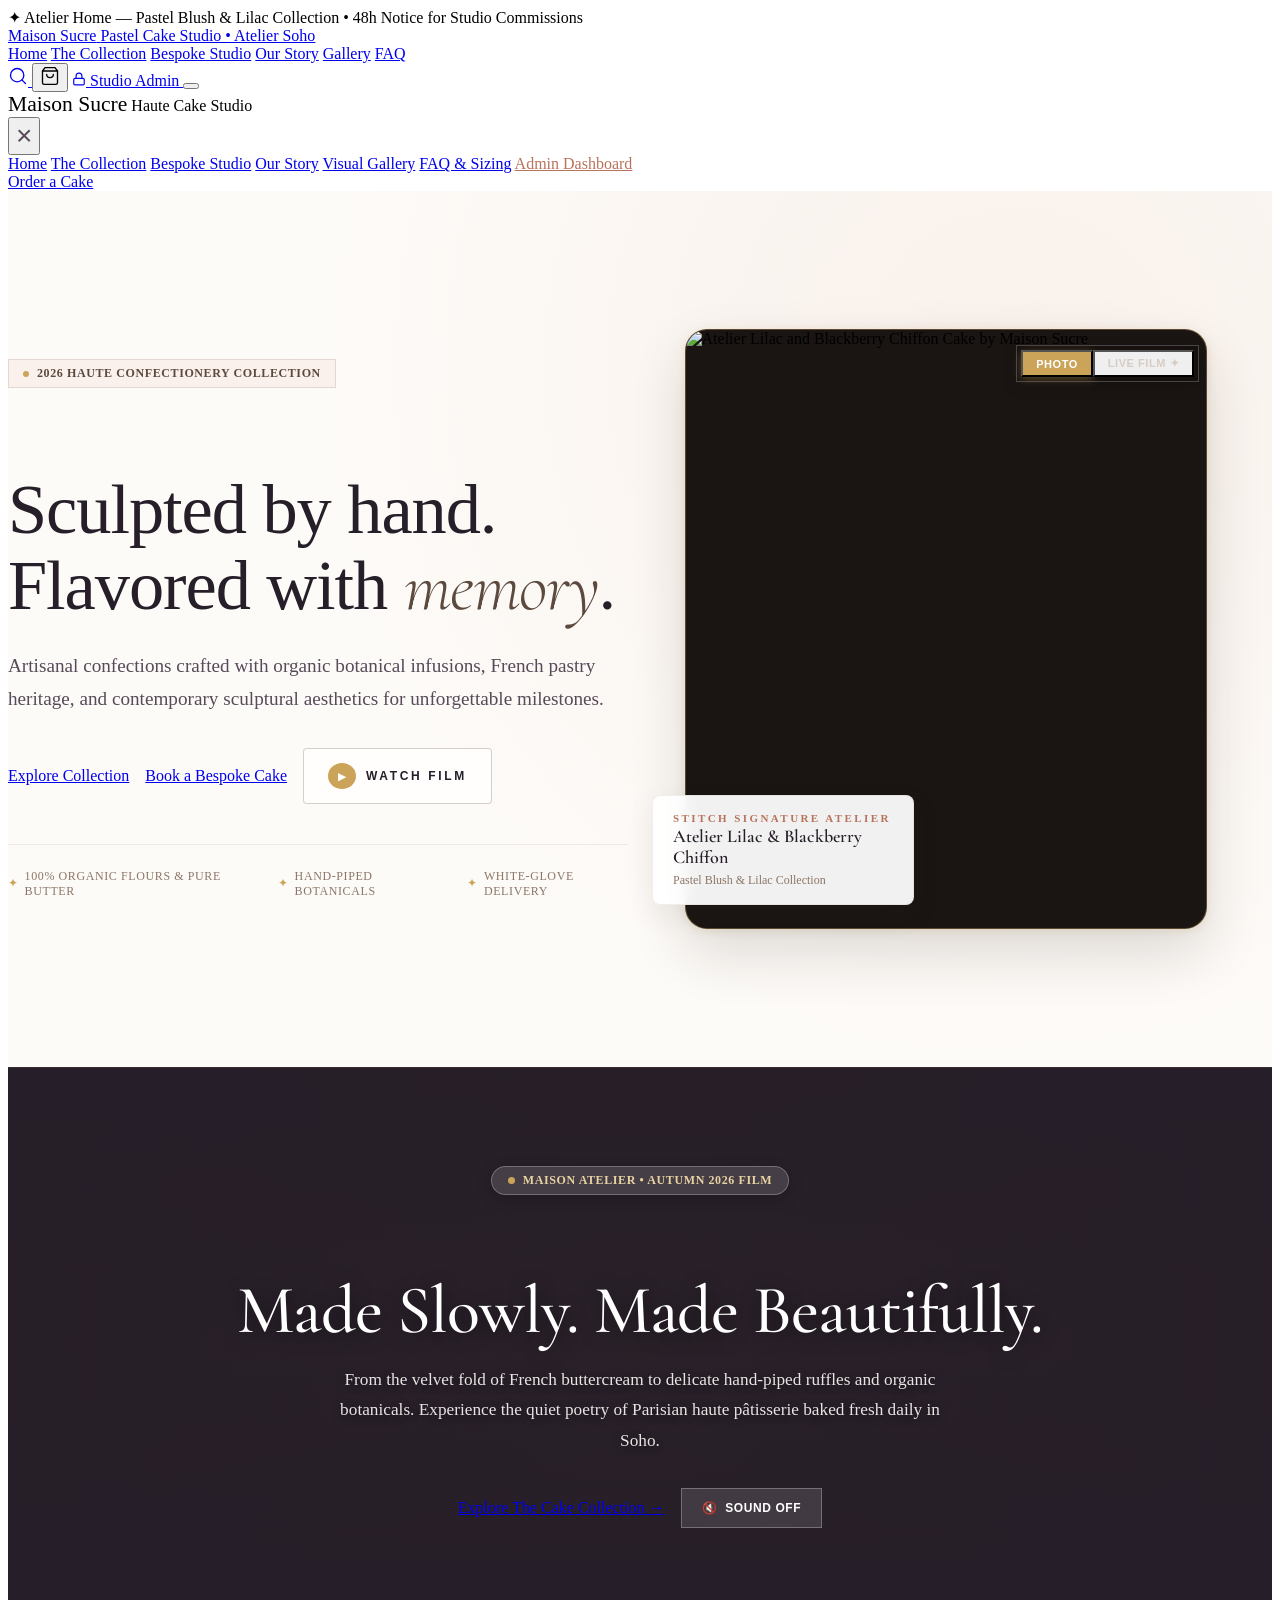
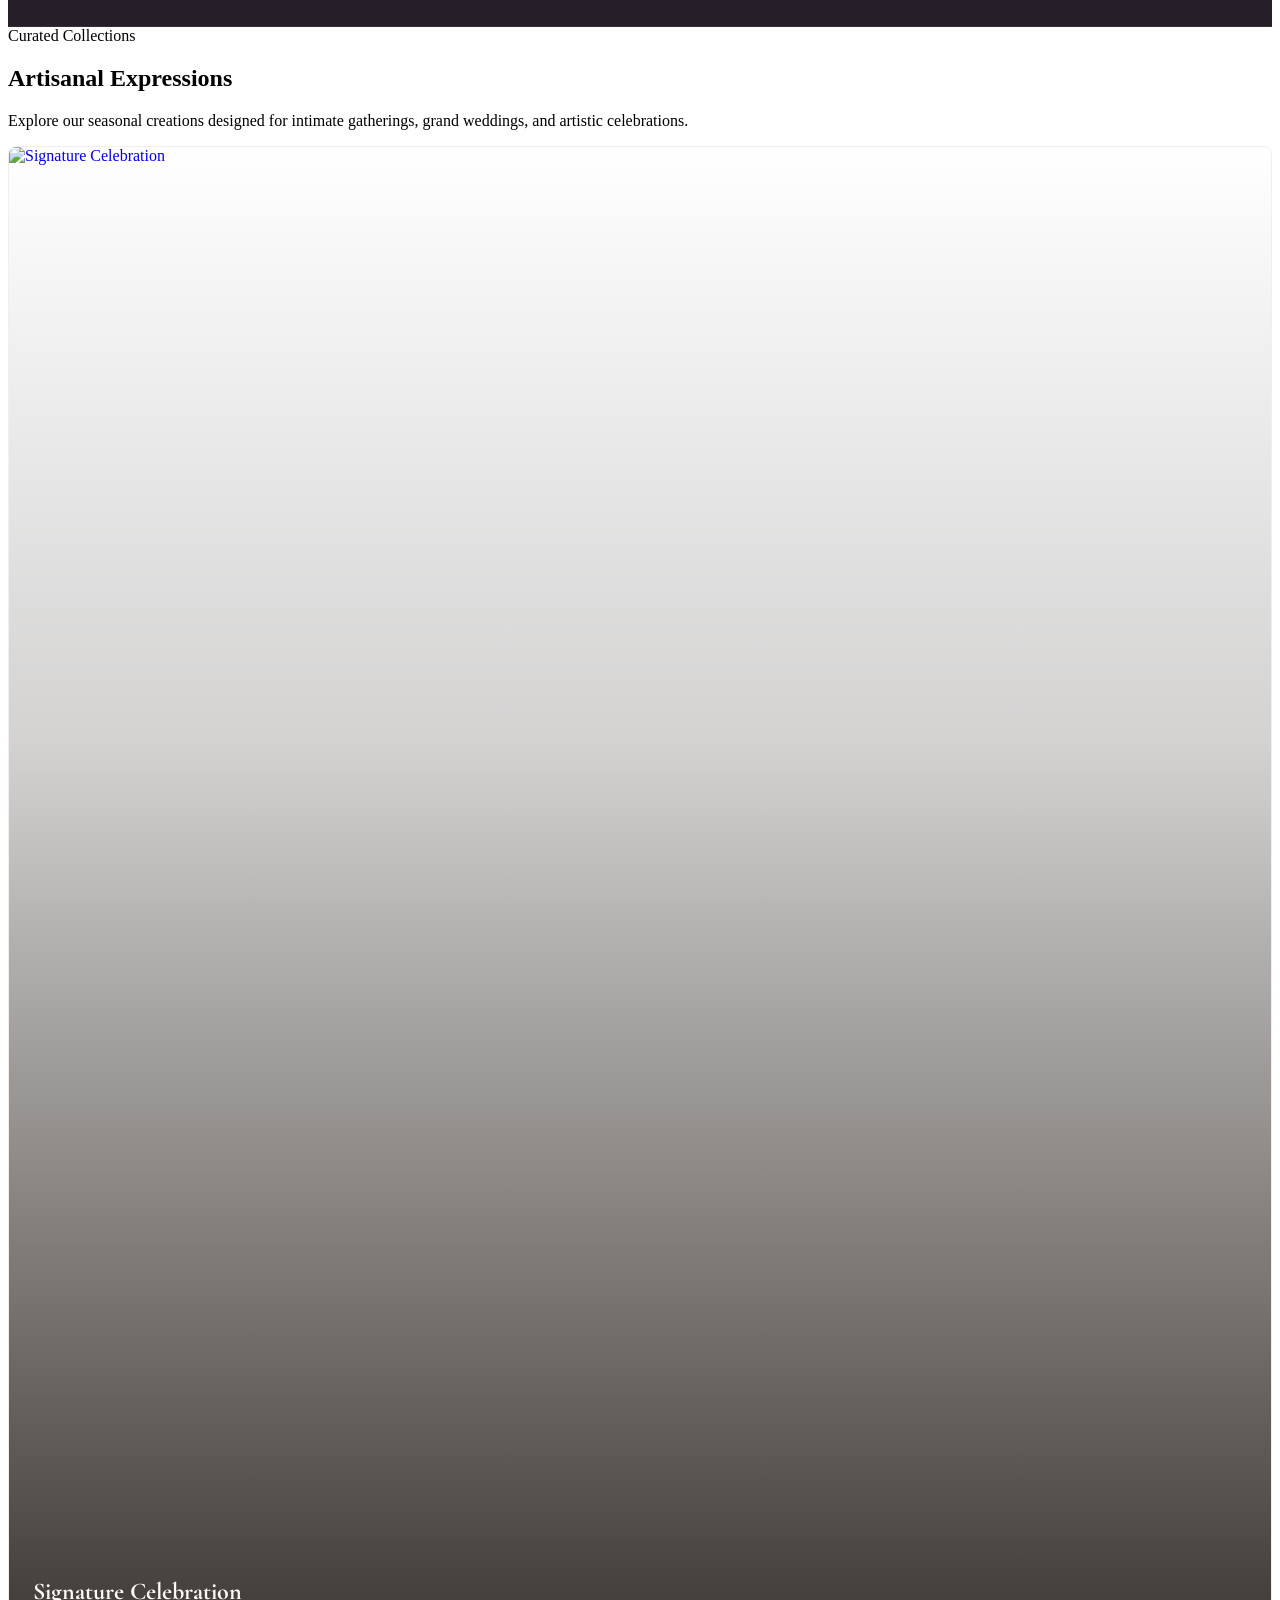
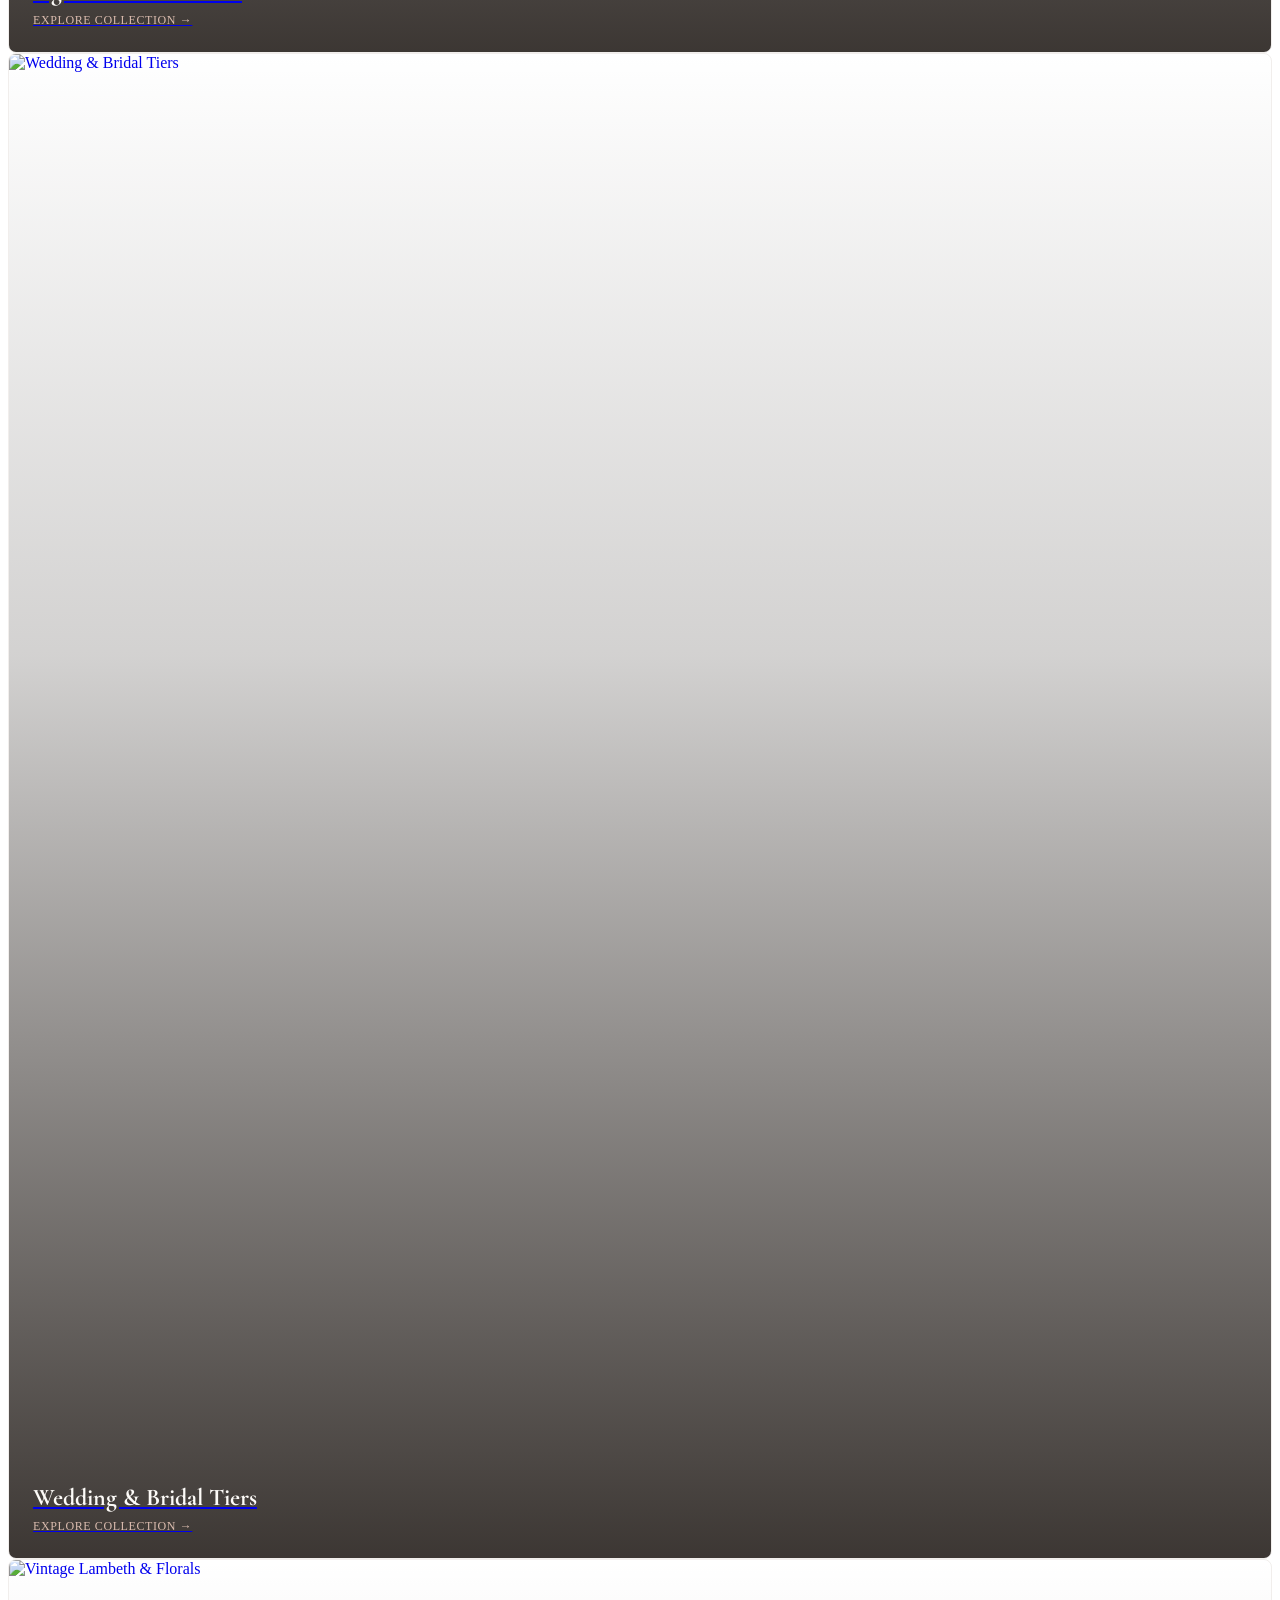
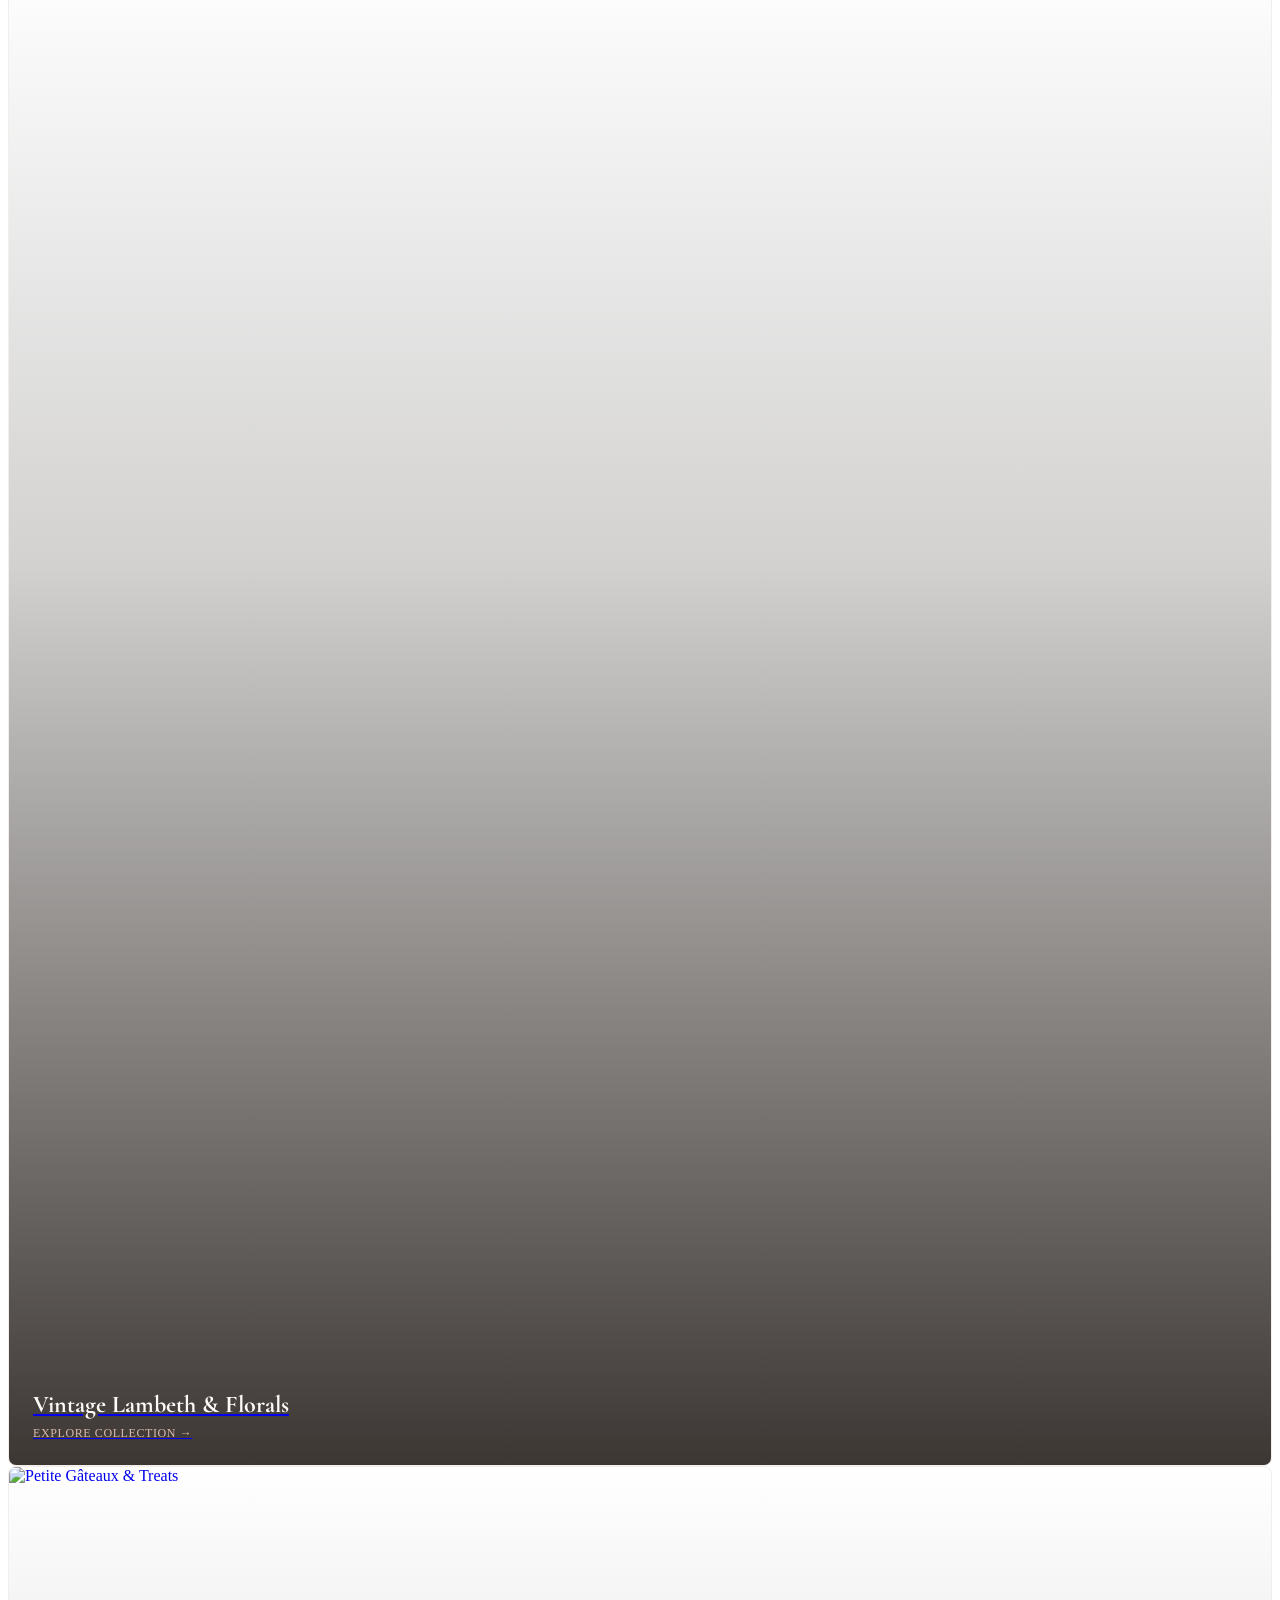
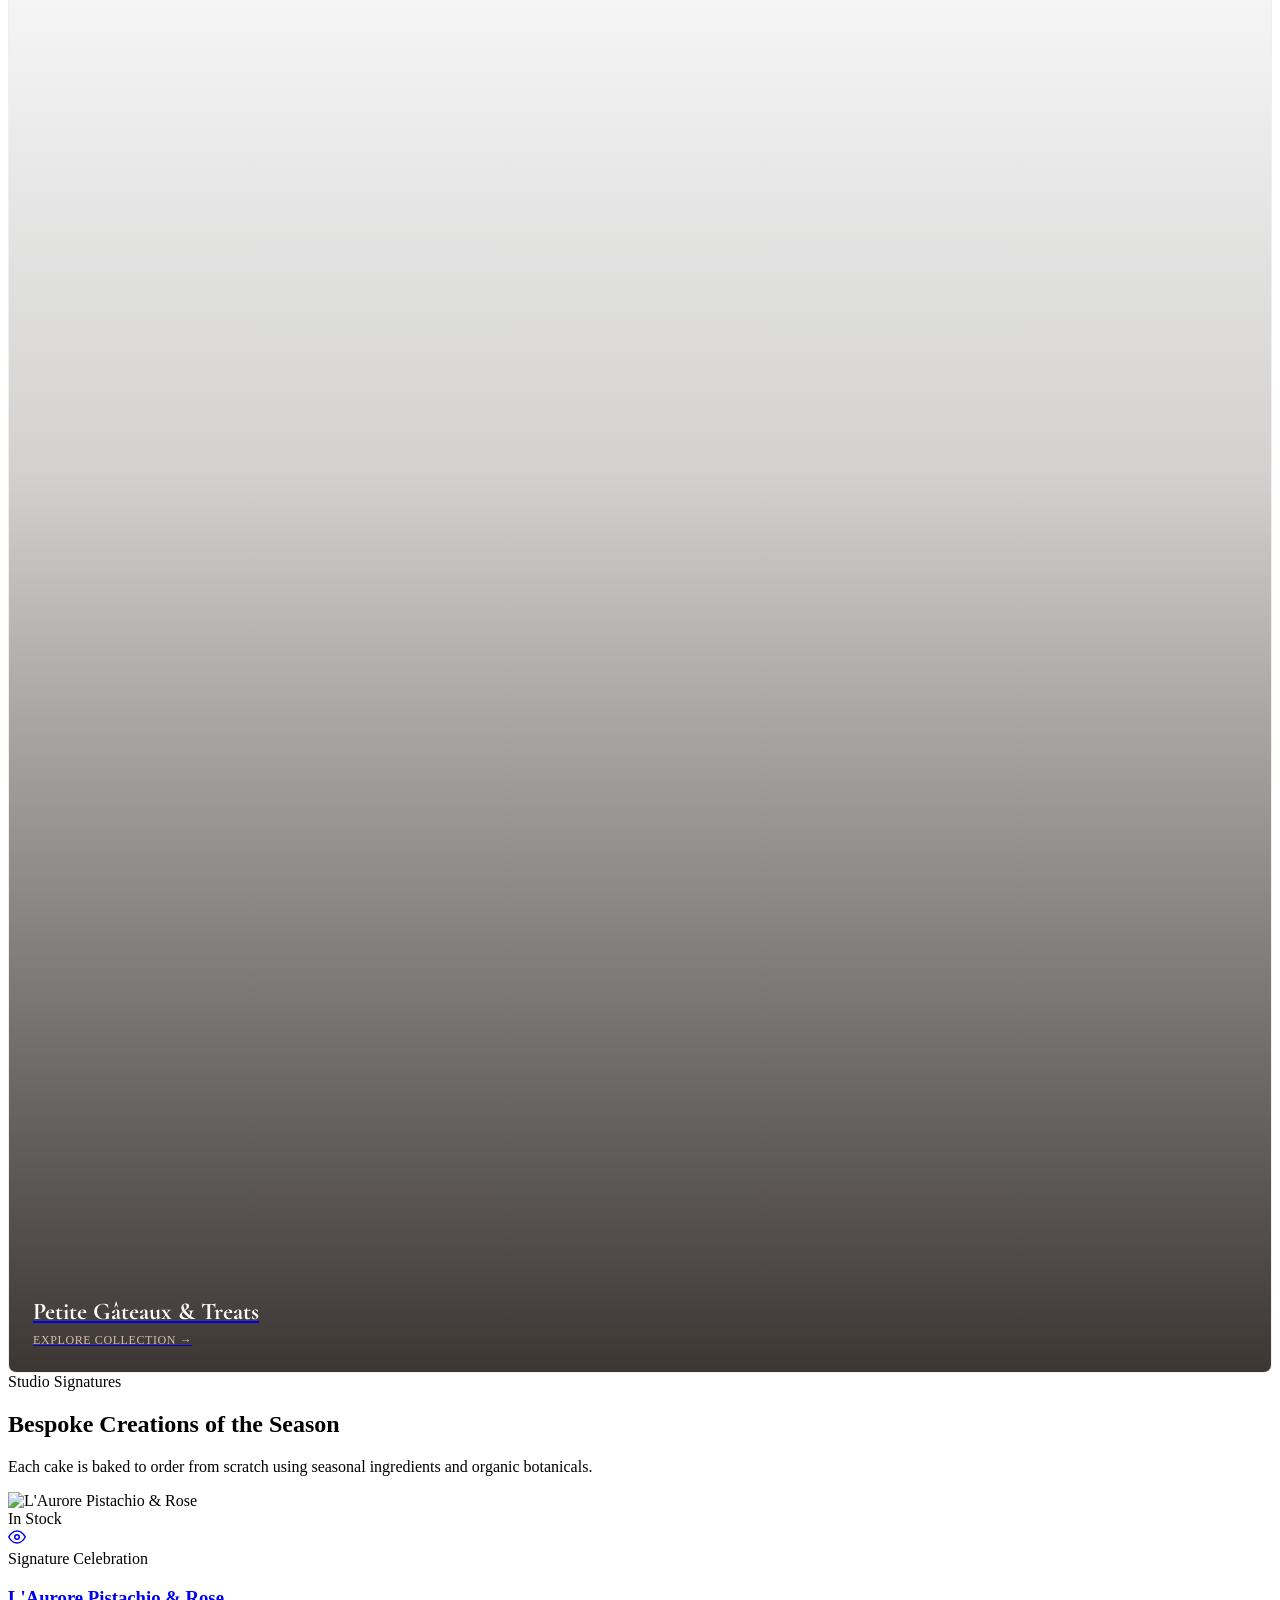
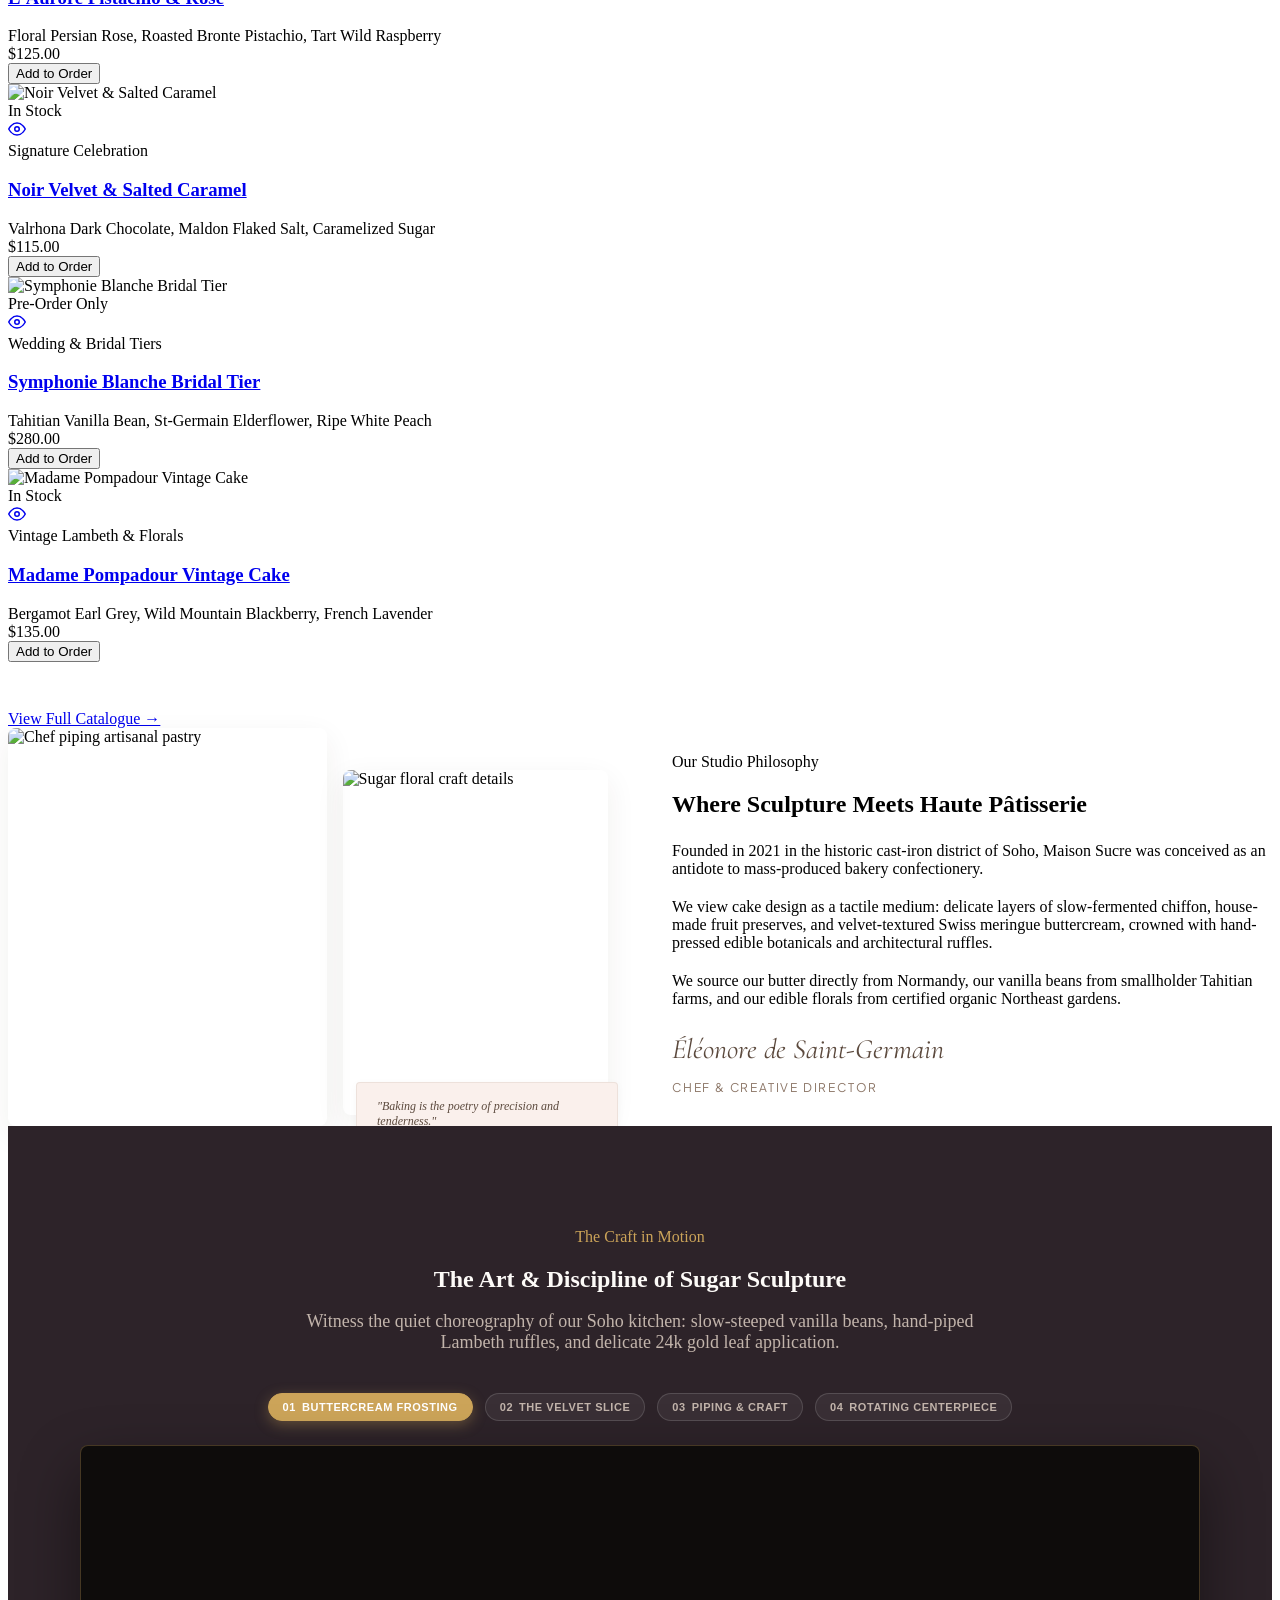
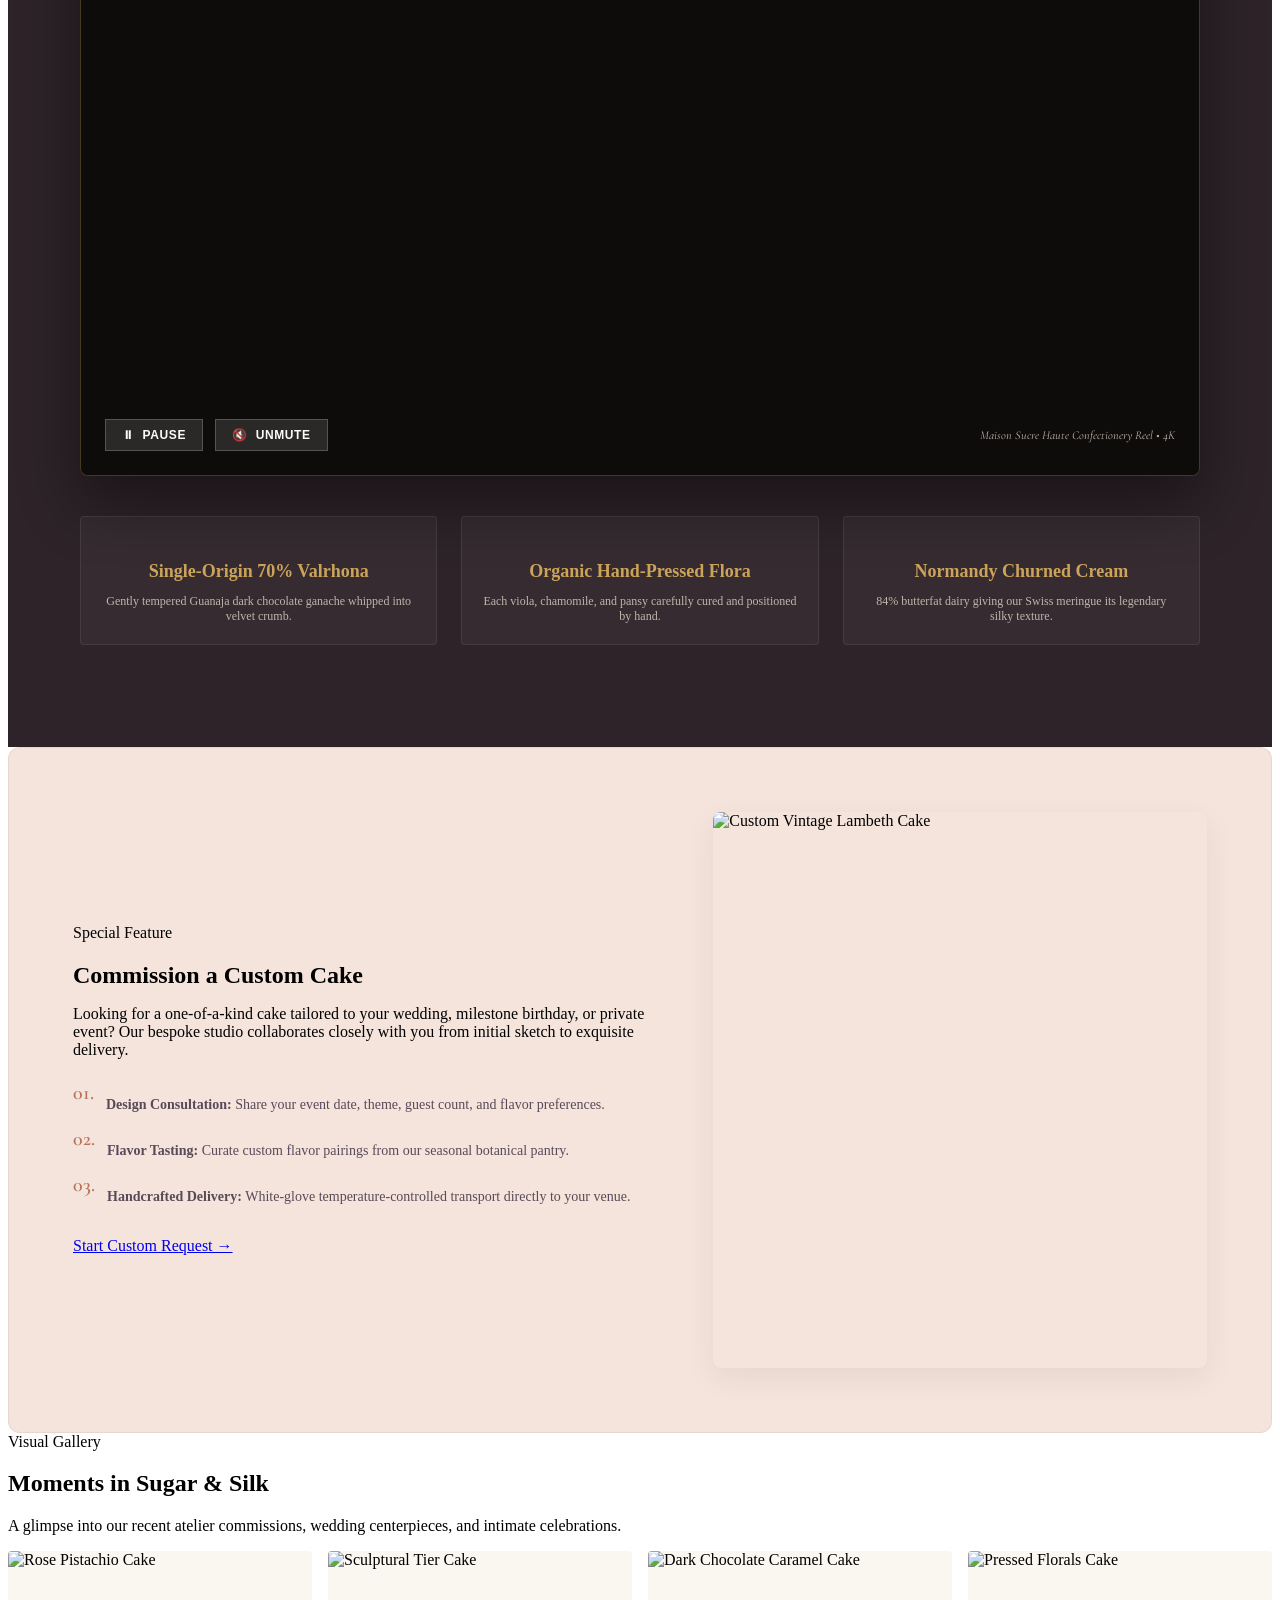
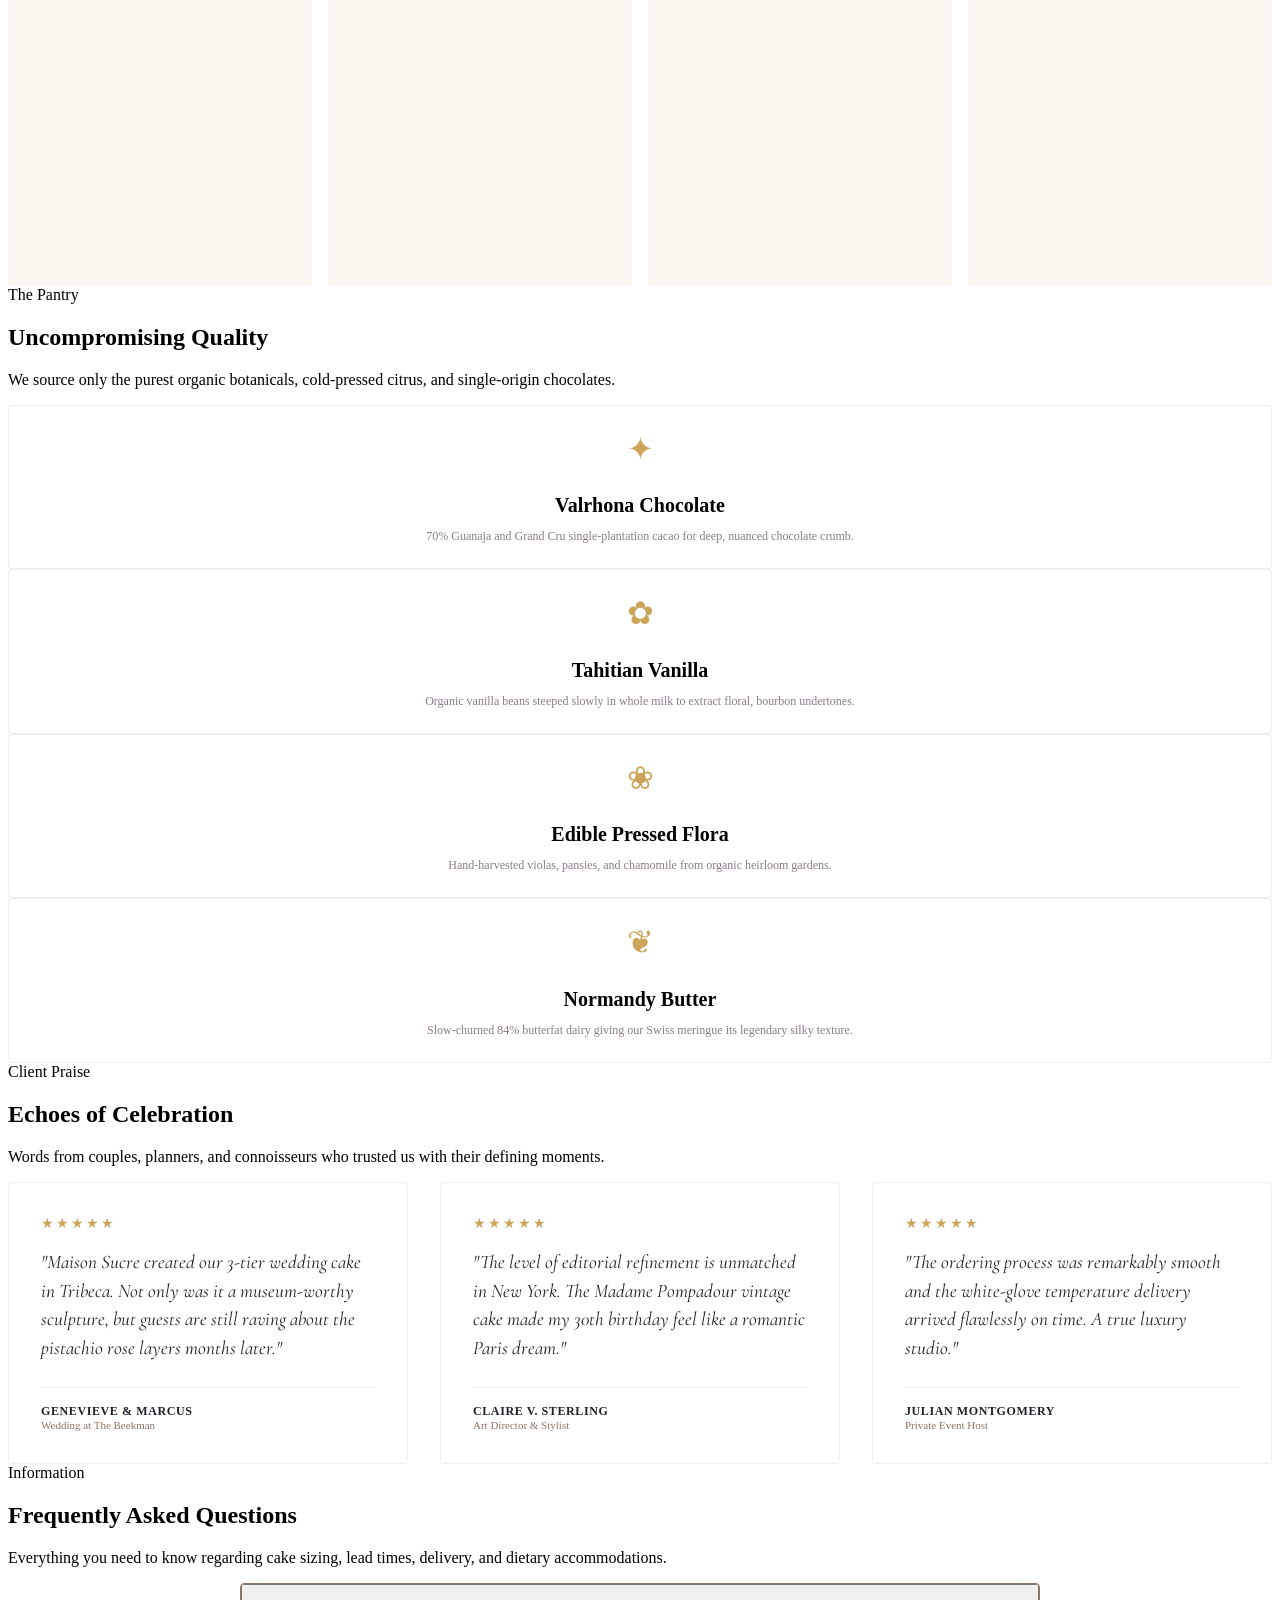
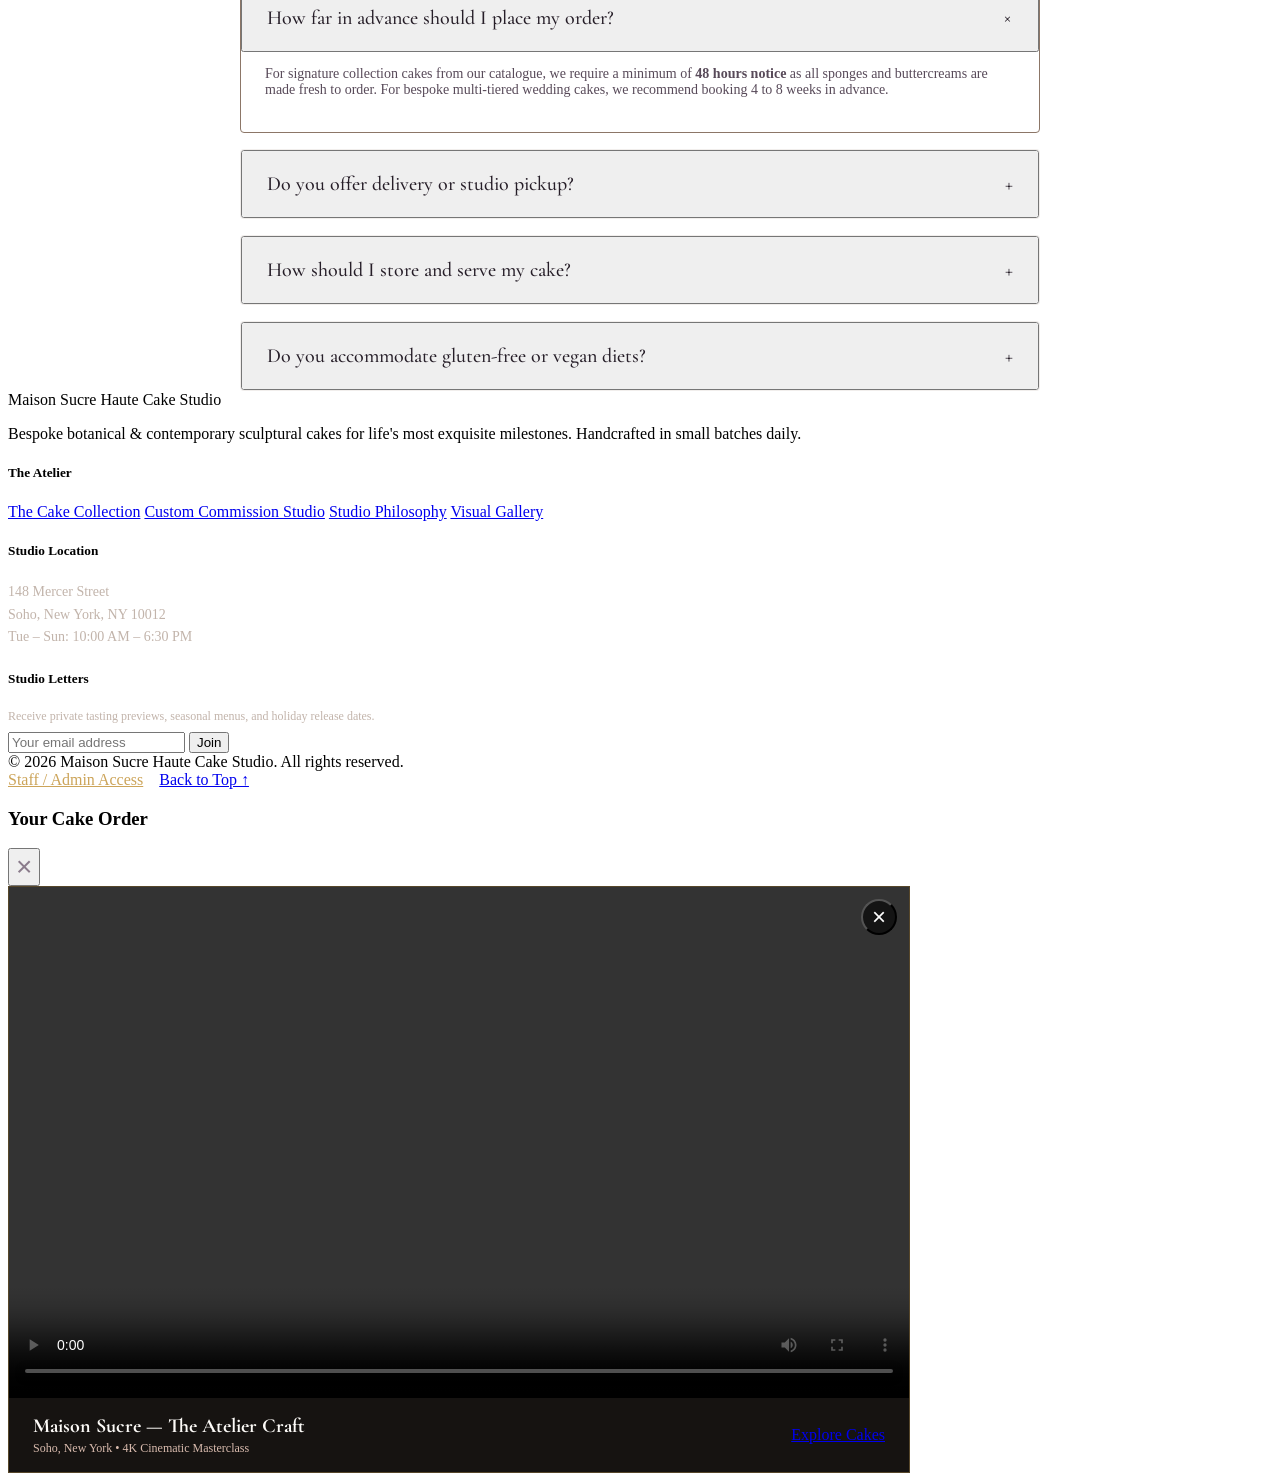
==== commit d938e2bc: "fix(images): replace 404 unsplash images with verified high-res assets and add resilient auto-heal a" ====
--- a/index.html
+++ b/index.html
@@ -154,8 +154,8 @@
           </div>
 
           <div class="hero-image-frame" id="hero-media-frame">
-            <img id="hero-img-element" src="https://images.unsplash.com/photo-1535141192574-5d4897c13136?auto=format&fit=crop&w=1000&q=85" alt="Sculptural Tiered Wedding Cake by Maison Sucre">
-            <video id="hero-video-element" src="https://cdn.coverr.co/videos/coverr-decorating-a-cake-9004/720p.mp4" poster="https://images.unsplash.com/photo-1535141192574-5d4897c13136?auto=format&fit=crop&w=1000&q=85" autoplay muted loop playsinline style="display: none;"></video>
+            <img id="hero-img-element" src="https://images.unsplash.com/photo-1571115177098-24ec42ed204d?auto=format&fit=crop&w=1000&q=85" alt="Atelier Lilac and Blackberry Chiffon Cake by Maison Sucre">
+            <video id="hero-video-element" src="https://cdn.coverr.co/videos/coverr-decorating-a-cake-9004/720p.mp4" poster="https://images.unsplash.com/photo-1571115177098-24ec42ed204d?auto=format&fit=crop&w=1000&q=85" autoplay muted loop playsinline style="display: none;"></video>
           </div>
 
           <!-- Floating Info Card -->
@@ -311,7 +311,7 @@
         <button class="cinema-chapter-btn" data-video="https://cdn.coverr.co/videos/coverr-putting-cream-in-a-piping-bag-8544/1080p.mp4" data-poster="https://images.unsplash.com/photo-1556910103-1c02745aae4d?auto=format&fit=crop&w=1200&q=85">
           <span>03</span> Piping &amp; Craft
         </button>
-        <button class="cinema-chapter-btn" data-video="https://cdn.coverr.co/videos/coverr-valentine-s-day-cake-9154/1080p.mp4" data-poster="https://images.unsplash.com/photo-1535141192574-5d4897c13136?auto=format&fit=crop&w=1200&q=85">
+        <button class="cinema-chapter-btn" data-video="https://cdn.coverr.co/videos/coverr-valentine-s-day-cake-9154/1080p.mp4" data-poster="https://images.unsplash.com/photo-1542826438-bd32f43d626f?auto=format&fit=crop&w=1200&q=85">
           <span>04</span> Rotating Centerpiece
         </button>
       </div>
@@ -413,7 +413,7 @@
         </div>
 
         <div class="gallery-item">
-          <img src="https://images.unsplash.com/photo-1535141192574-5d4897c13136?auto=format&fit=crop&w=600&q=80" alt="Sculptural Tier Cake" loading="lazy">
+          <img src="https://images.unsplash.com/photo-1519869325930-281384150729?auto=format&fit=crop&w=600&q=80" alt="Sculptural Tier Cake" loading="lazy">
           <div class="gallery-overlay">
             <h4>Symphonie Blanche</h4>
             <p>Bridal Architecture</p>
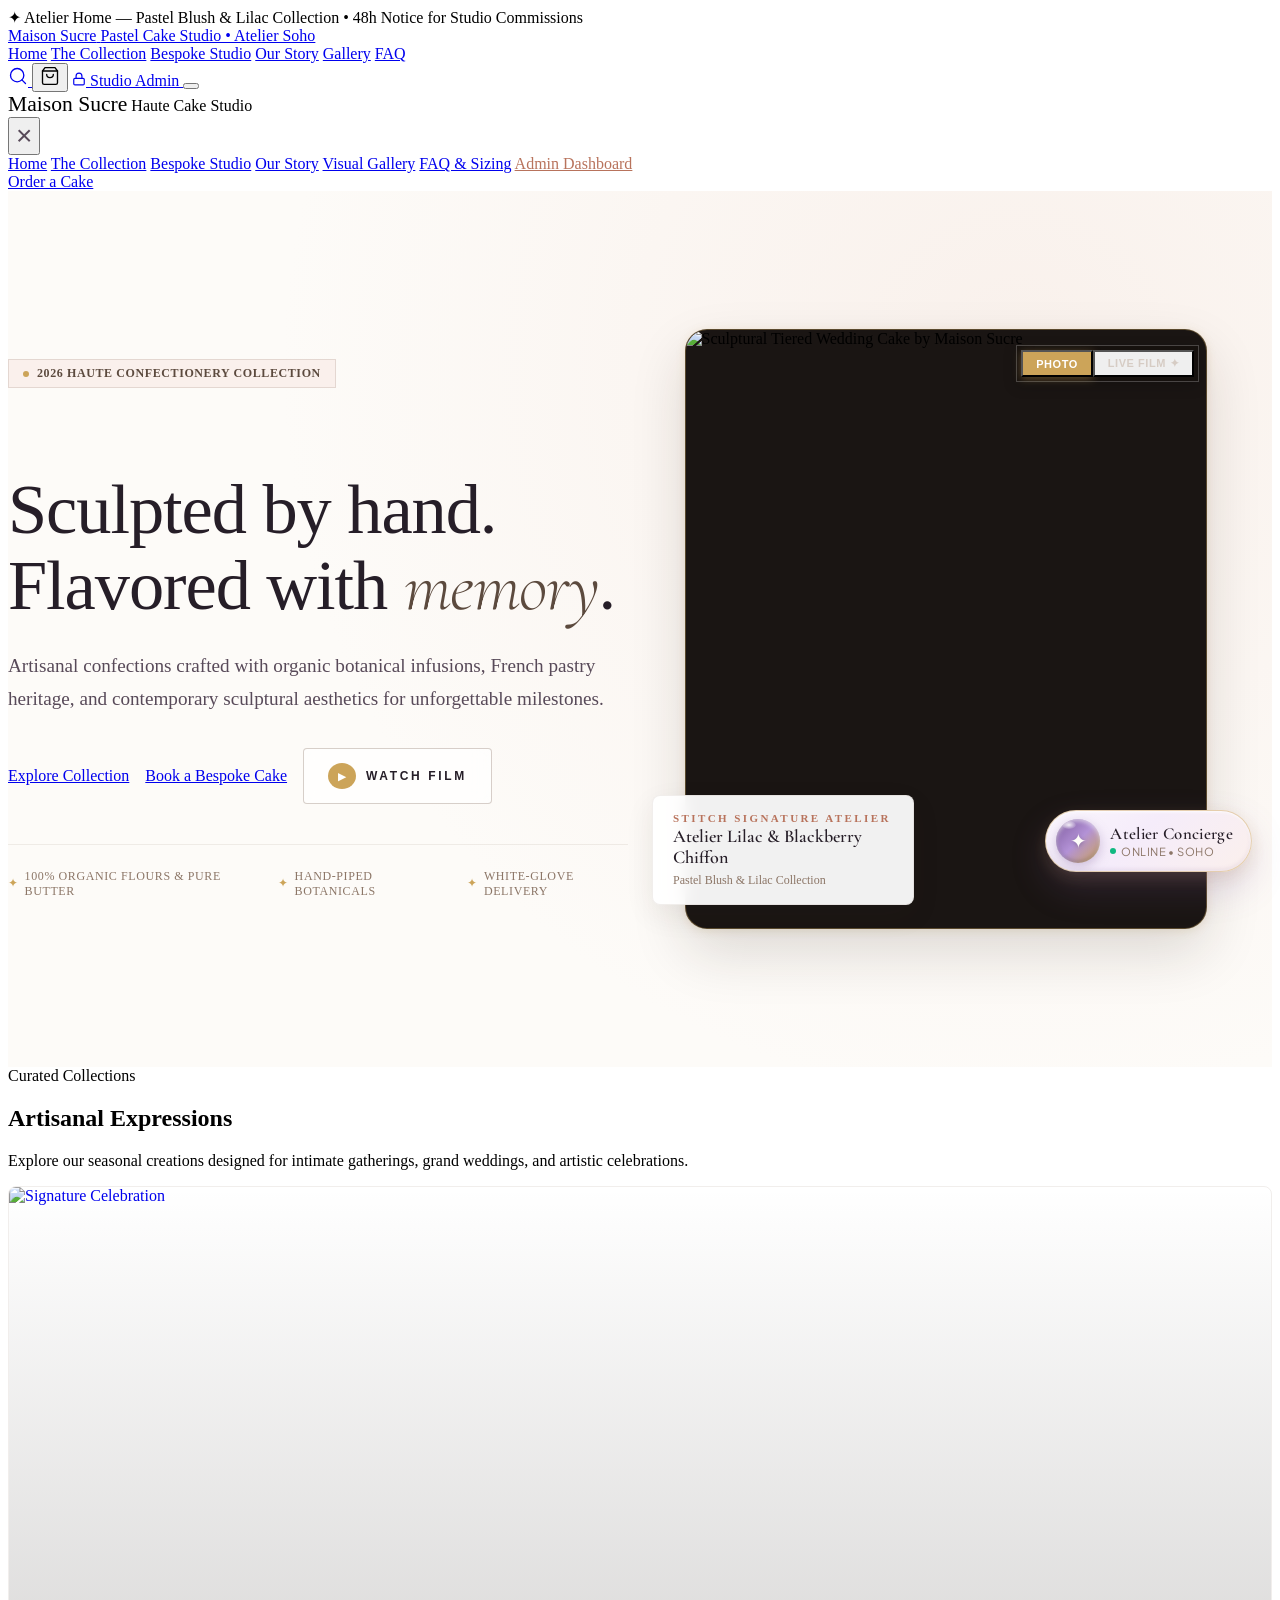
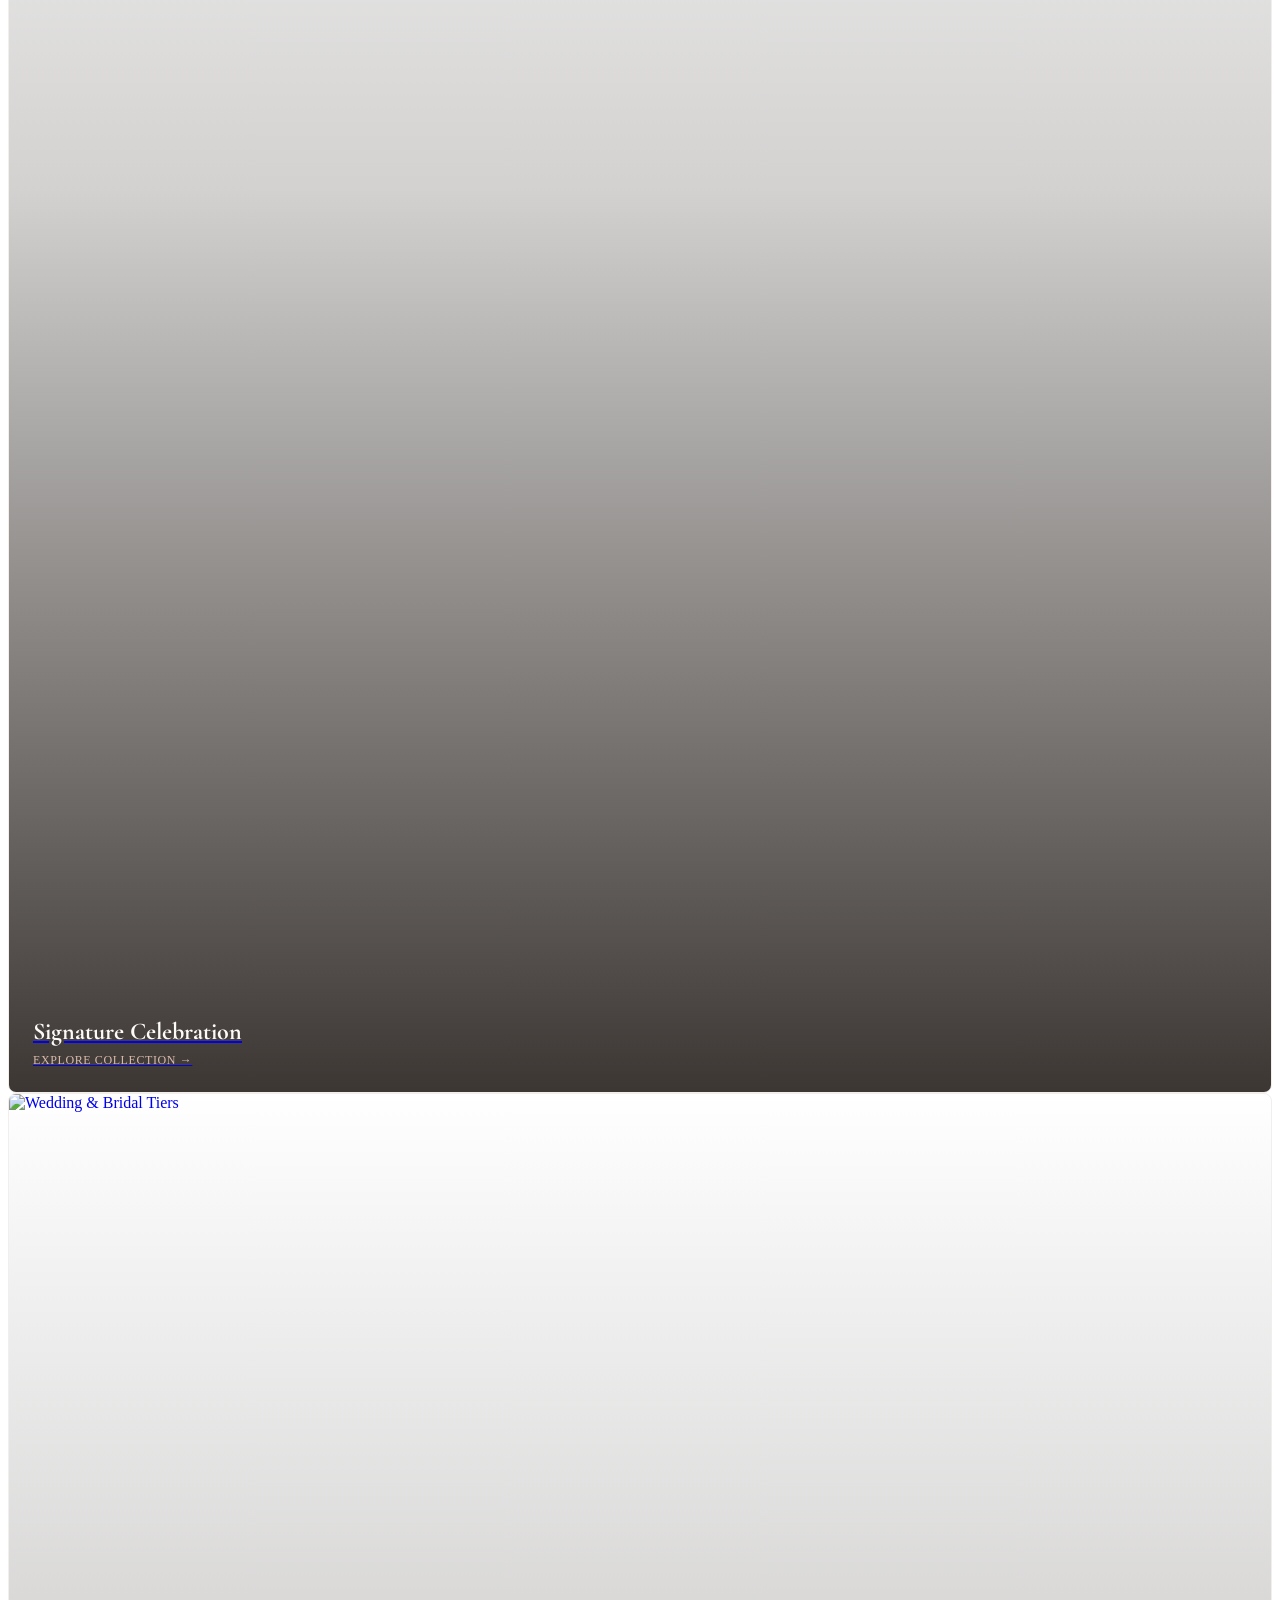
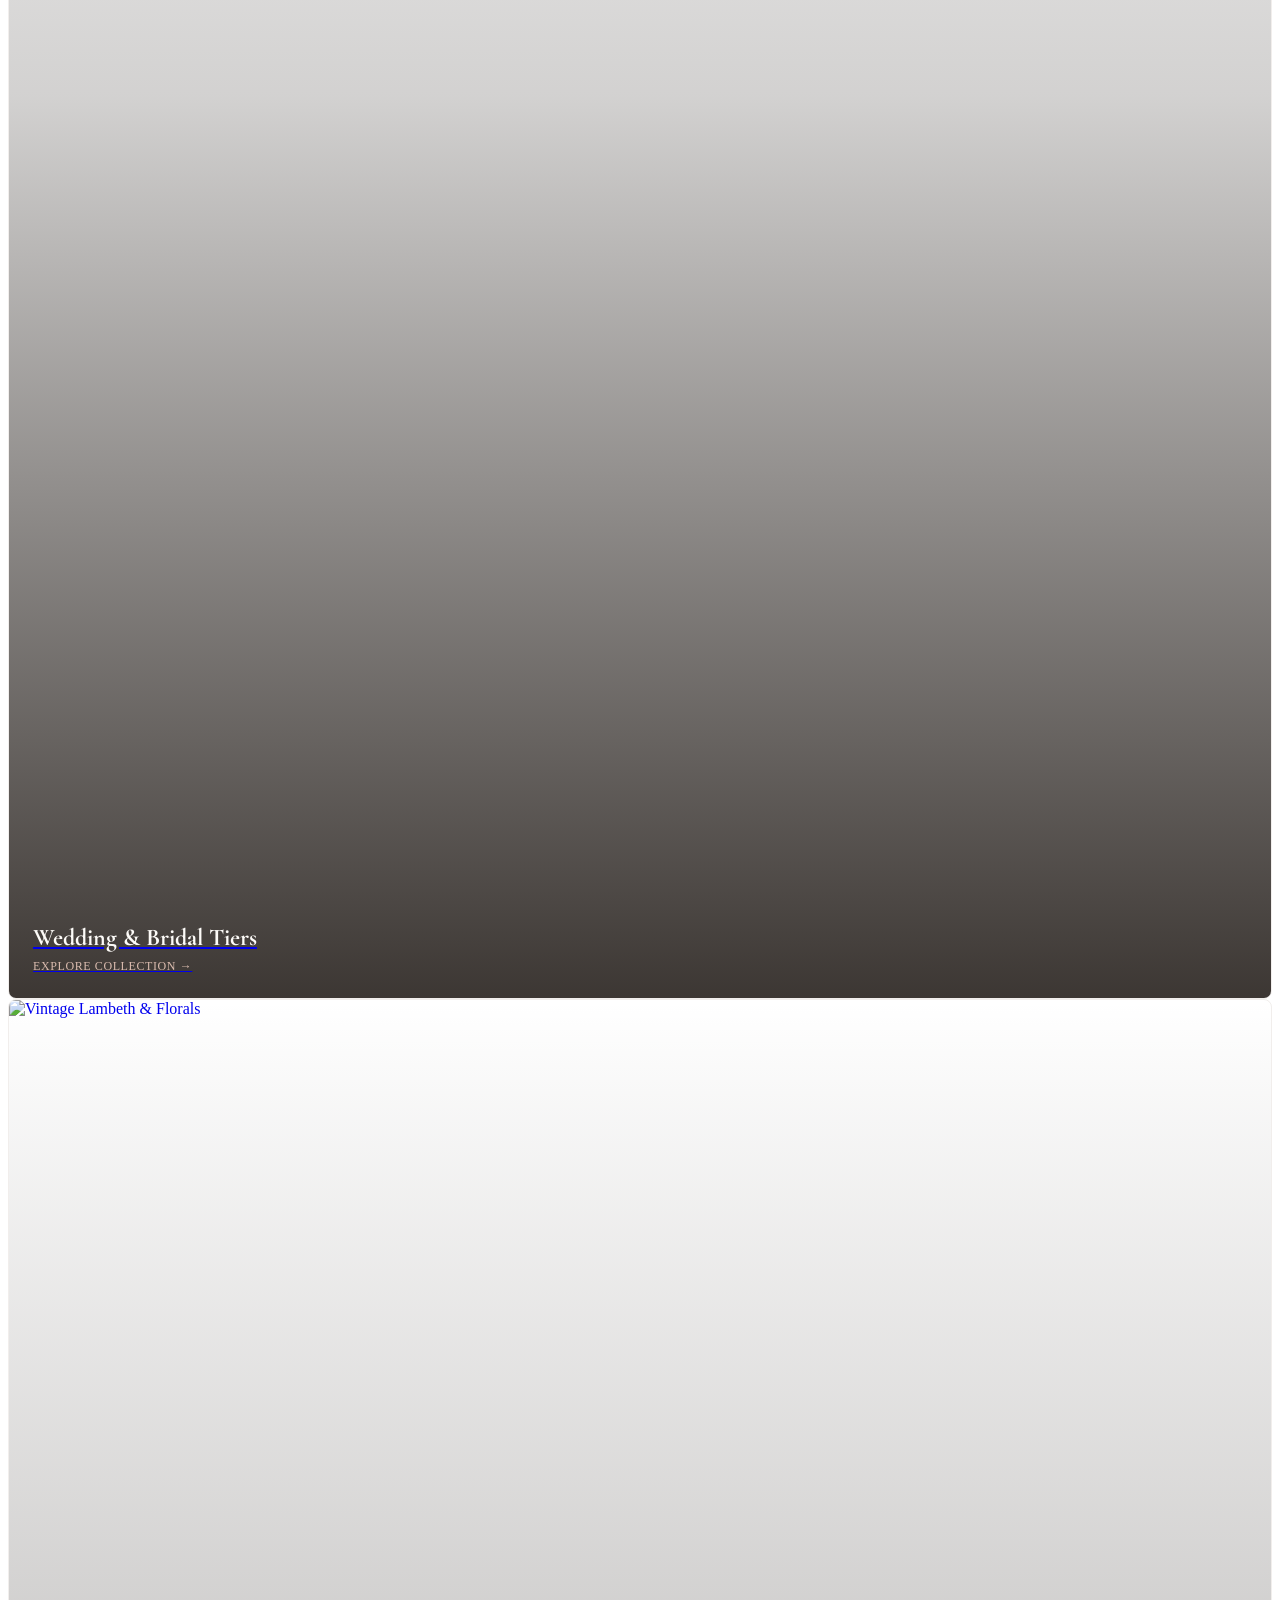
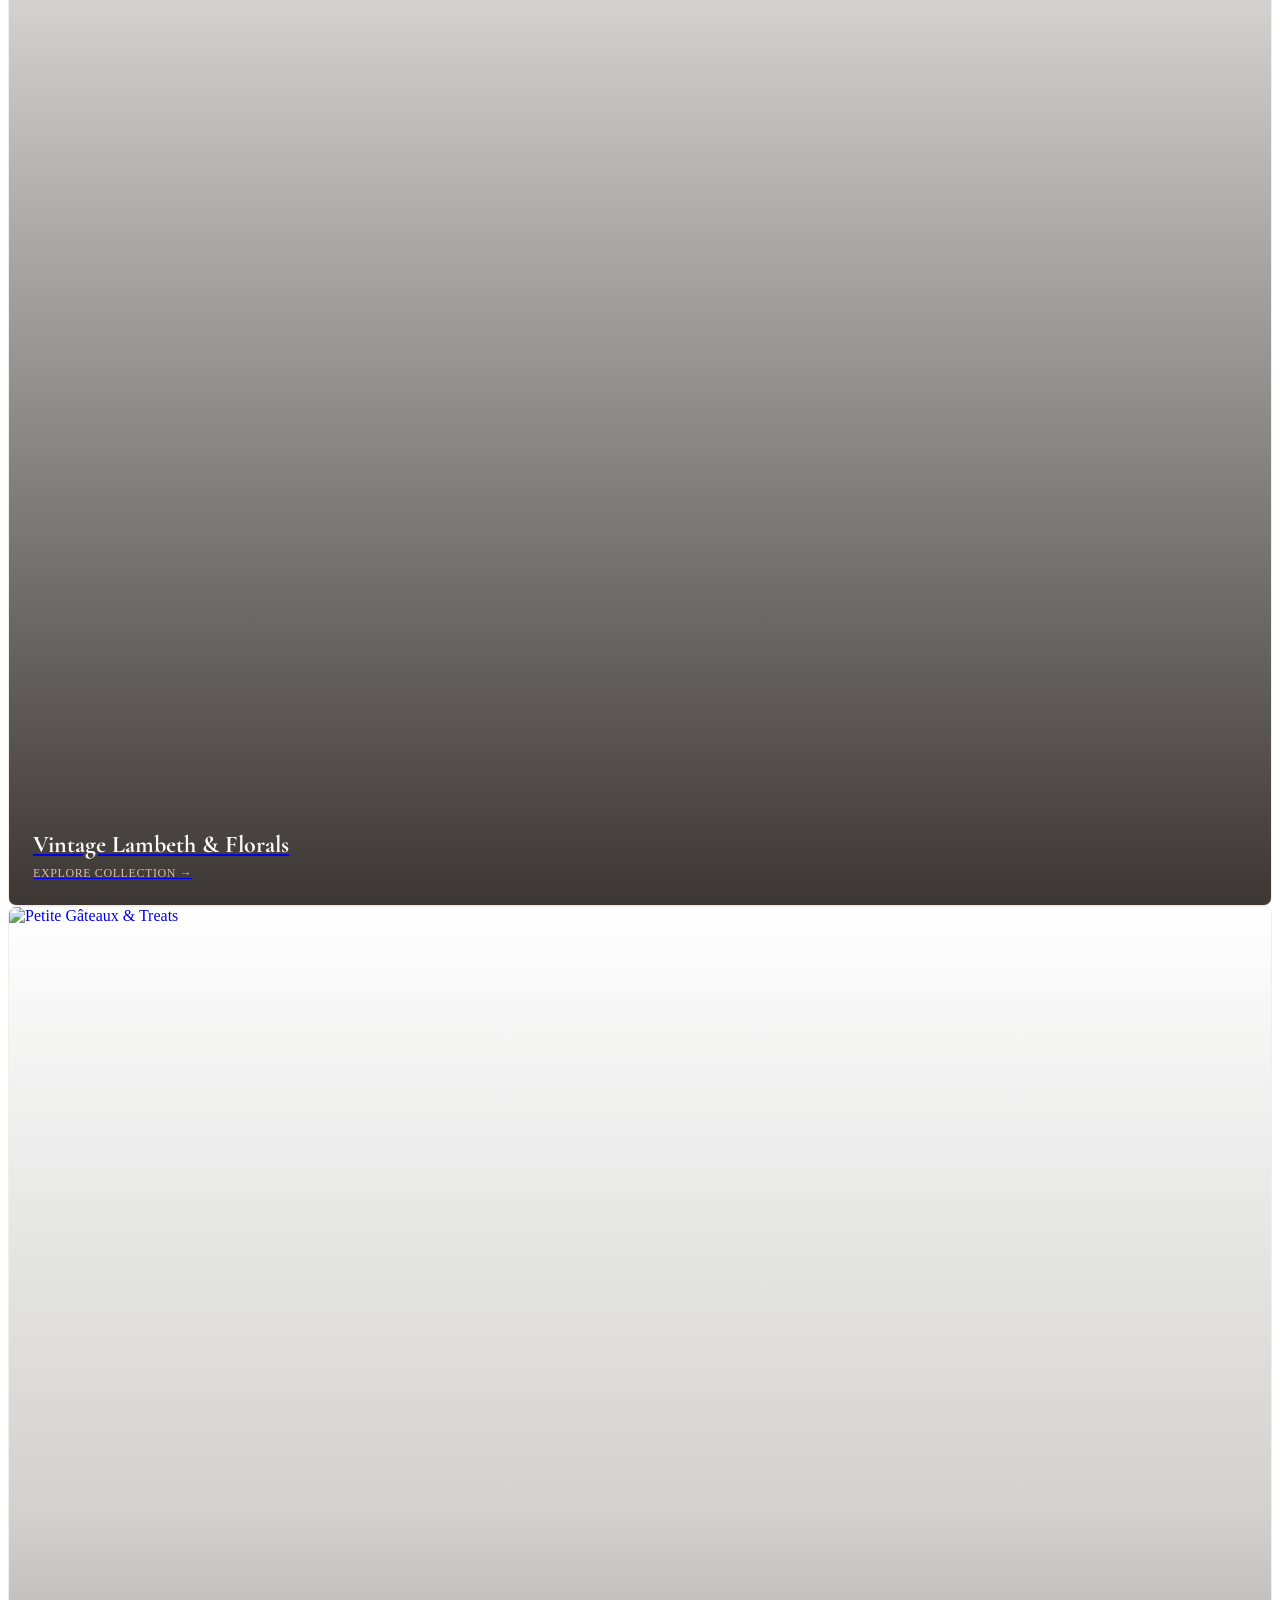
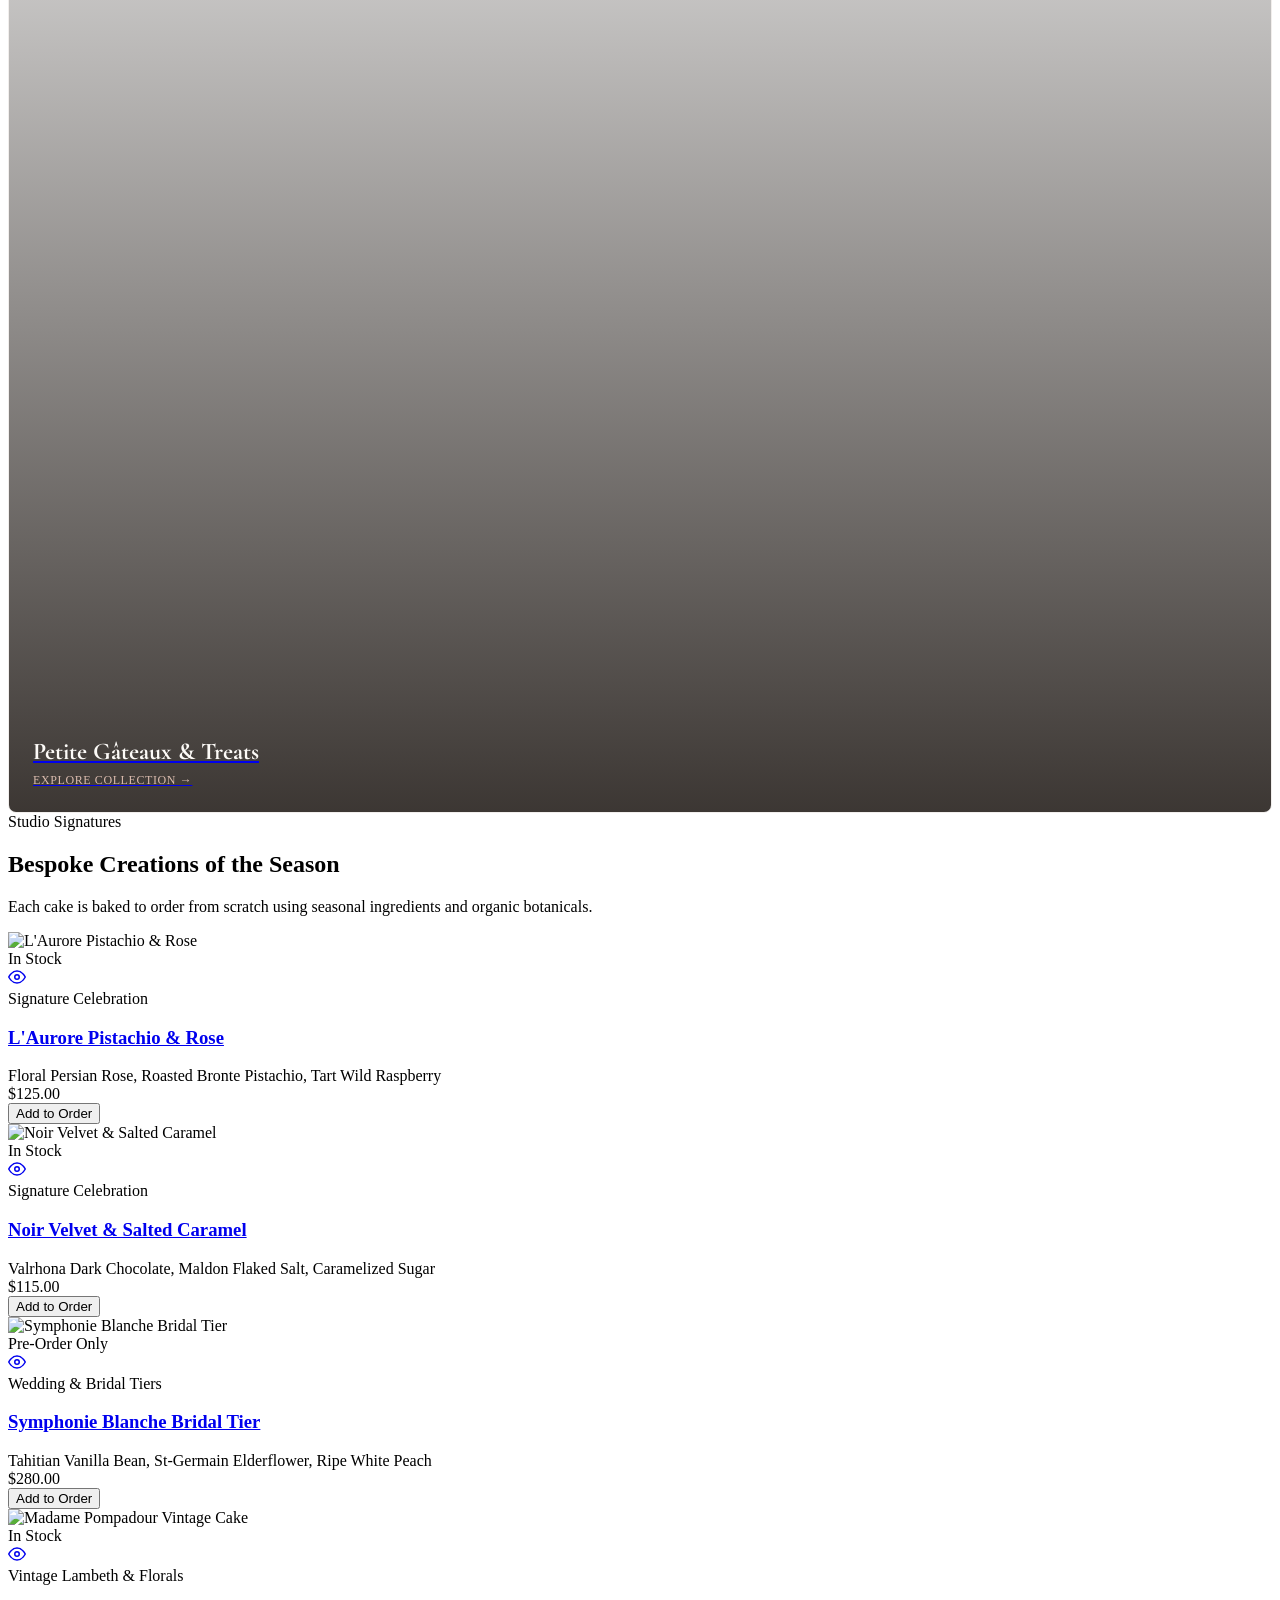
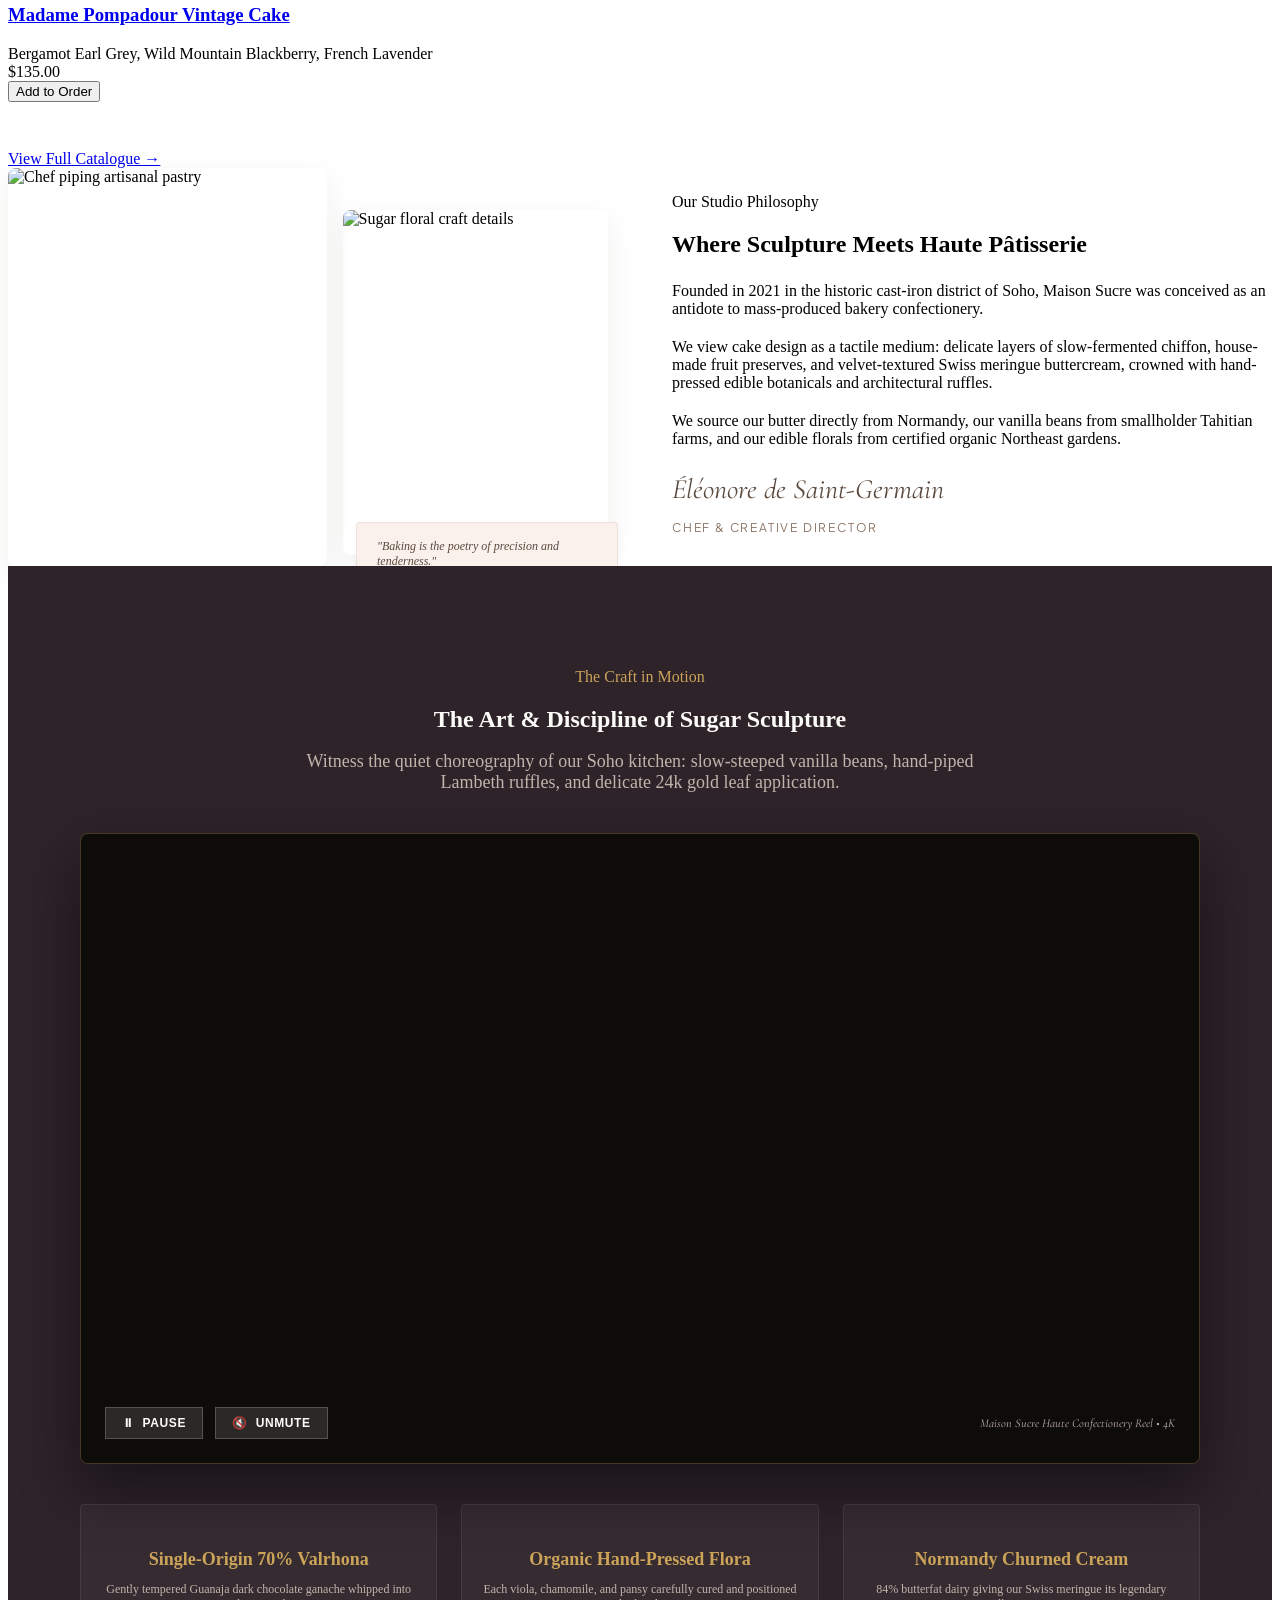
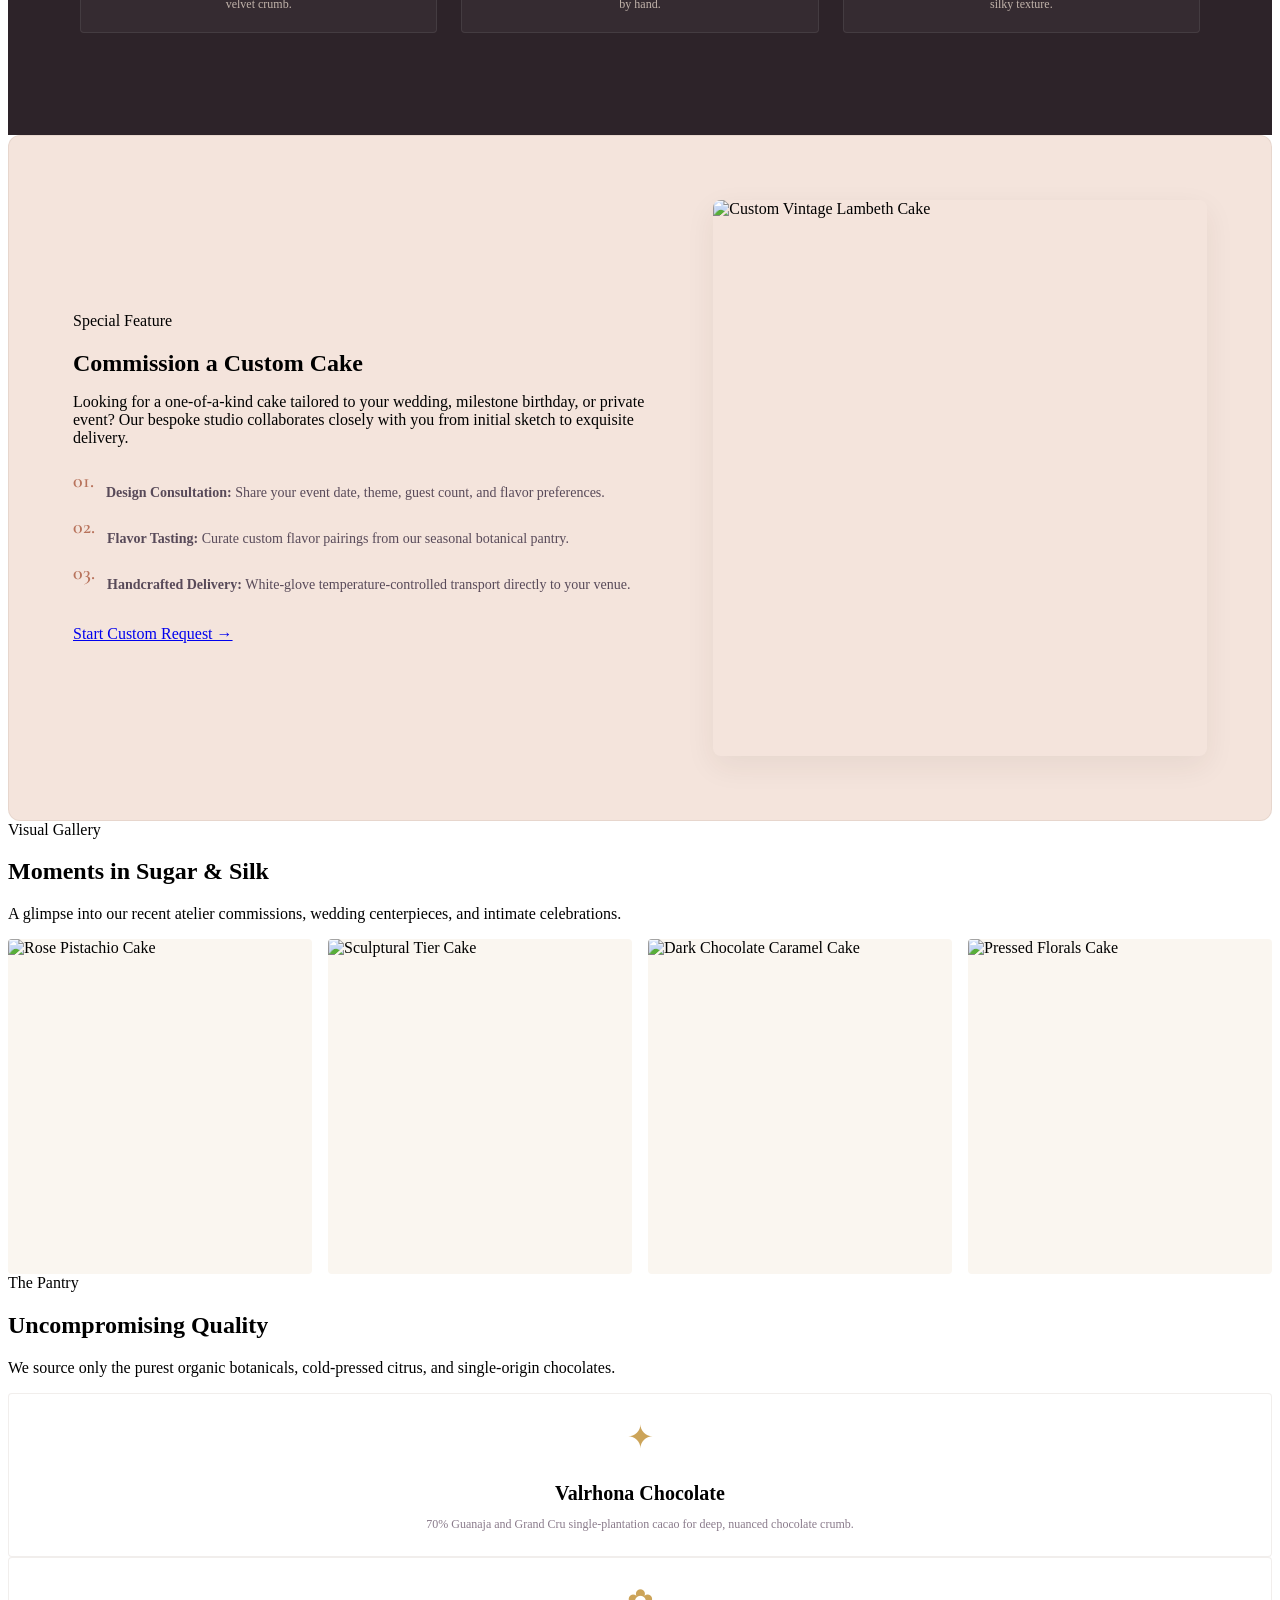
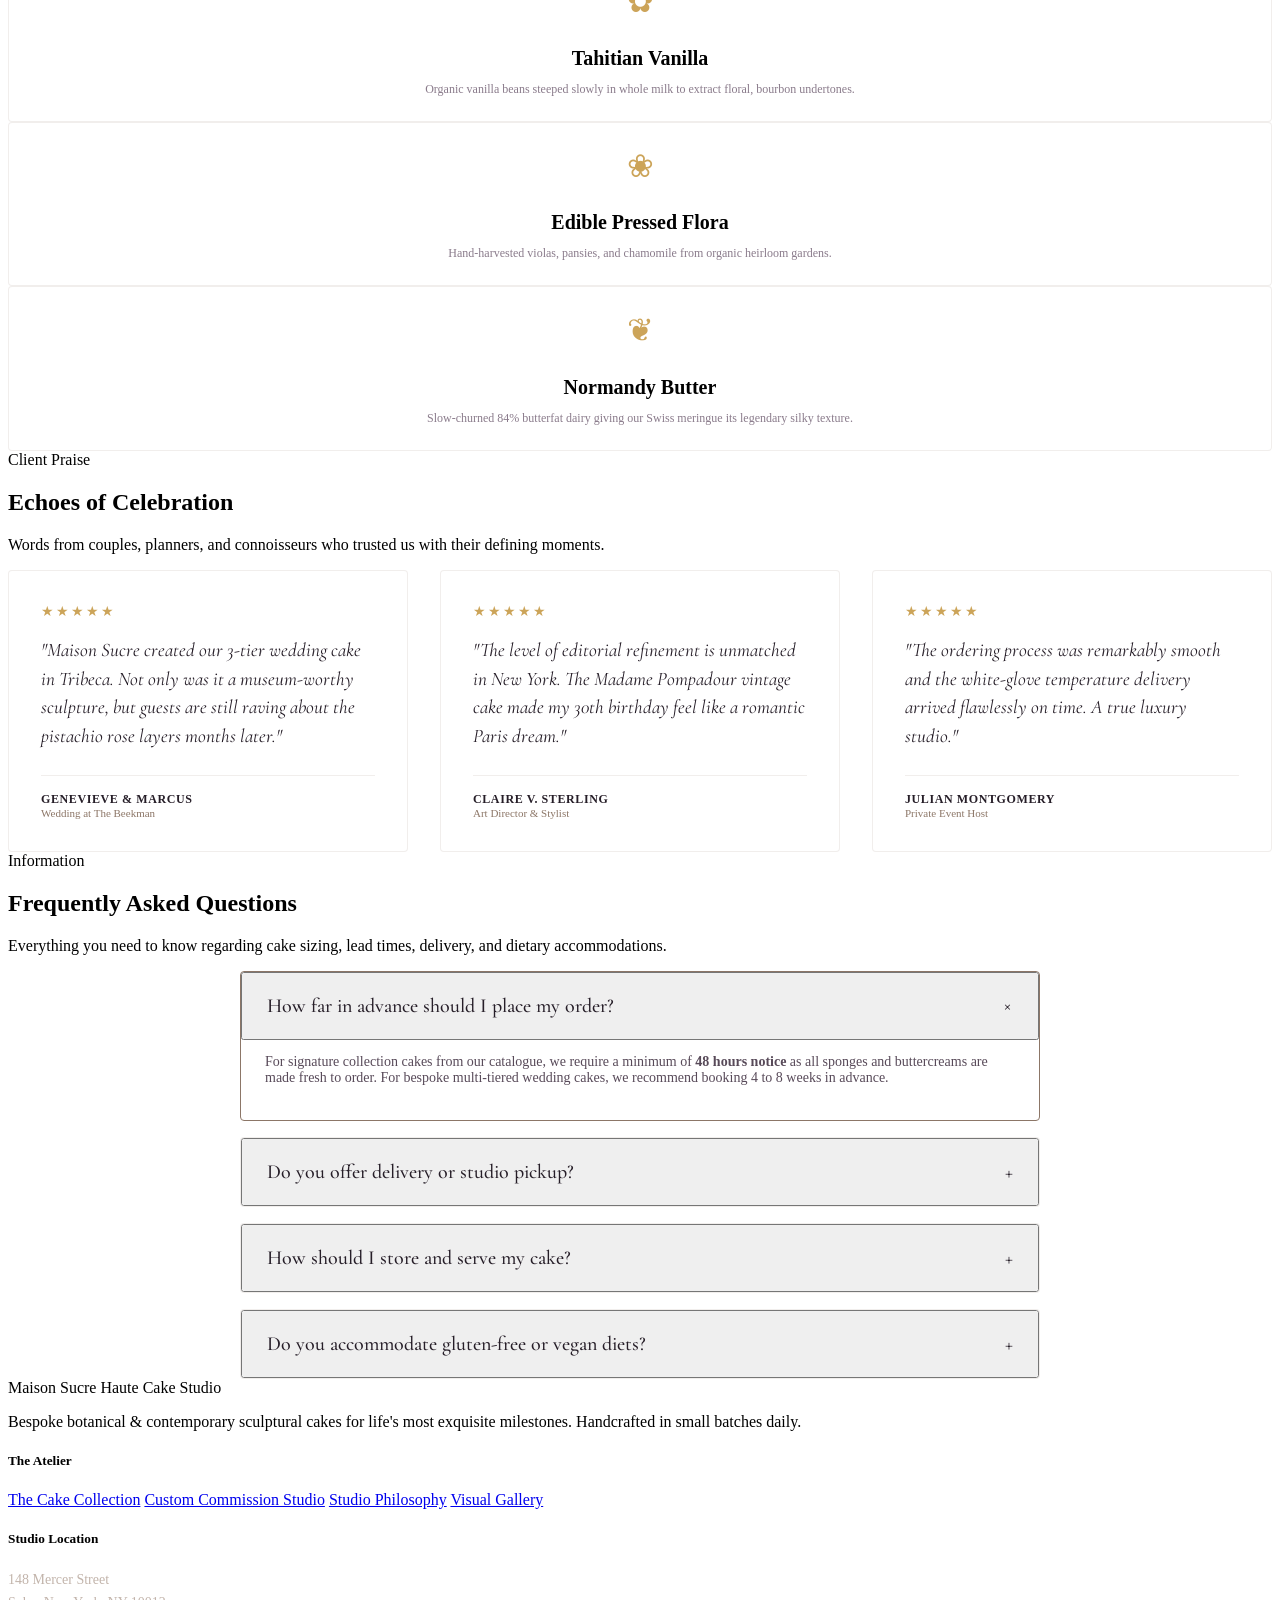
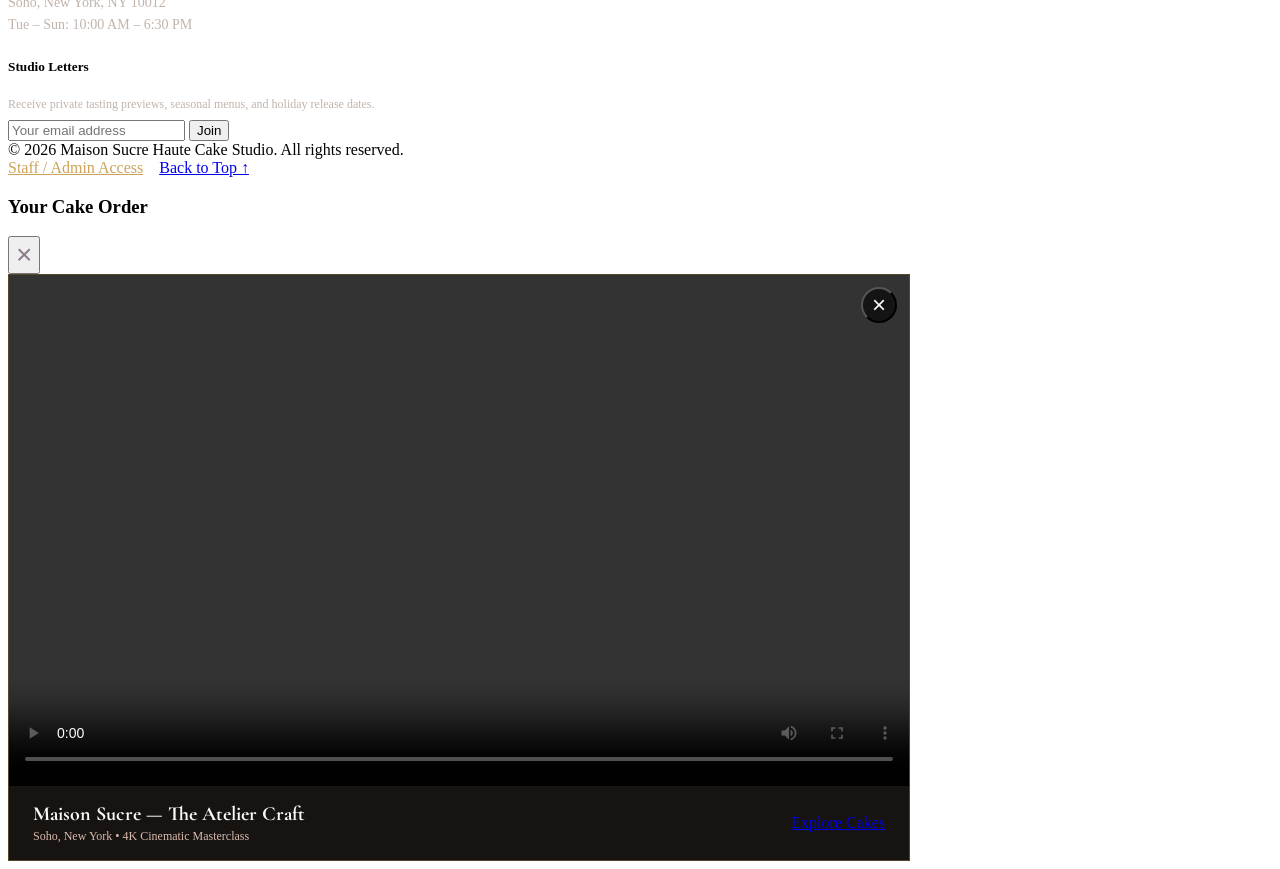
==== commit f5031397: "feat(ai): add 3D AI Atelier Concierge chatbot powered by Gemini 3 and Cloudflare Worker proxy" ====
--- a/index.html
+++ b/index.html
@@ -11,6 +11,7 @@
   <link rel="stylesheet" href="css/global.css">
   <link rel="stylesheet" href="css/components.css">
   <link rel="stylesheet" href="css/home.css">
+  <link rel="stylesheet" href="css/chatbot.css">
 
   <!-- Supabase JS Client CDN -->
   <script src="https://cdn.jsdelivr.net/npm/@supabase/supabase-js@2"></script>
@@ -154,8 +155,8 @@
           </div>
 
           <div class="hero-image-frame" id="hero-media-frame">
-            <img id="hero-img-element" src="https://images.unsplash.com/photo-1571115177098-24ec42ed204d?auto=format&fit=crop&w=1000&q=85" alt="Atelier Lilac and Blackberry Chiffon Cake by Maison Sucre">
-            <video id="hero-video-element" src="https://cdn.coverr.co/videos/coverr-decorating-a-cake-9004/720p.mp4" poster="https://images.unsplash.com/photo-1571115177098-24ec42ed204d?auto=format&fit=crop&w=1000&q=85" autoplay muted loop playsinline style="display: none;"></video>
+            <img id="hero-img-element" src="https://images.unsplash.com/photo-1535141192574-5d4897c13136?auto=format&fit=crop&w=1000&q=85" alt="Sculptural Tiered Wedding Cake by Maison Sucre">
+            <video id="hero-video-element" src="https://assets.mixkit.co/videos/preview/mixkit-decorating-a-cake-with-chocolate-cream-41484-large.mp4" poster="https://images.unsplash.com/photo-1535141192574-5d4897c13136?auto=format&fit=crop&w=1000&q=85" autoplay muted loop playsinline style="display: none;"></video>
           </div>
 
           <!-- Floating Info Card -->
@@ -166,44 +167,6 @@
           </div>
         </div>
 
-      </div>
-    </div>
-  </section>
-
-  <!-- Editorial Brand Film Section (Cinematic Bakery Video) -->
-  <section class="editorial-film-section" id="editorial-film" aria-label="Editorial Brand Film">
-    <div class="editorial-film-container">
-      <div class="editorial-film-media-frame">
-        <video 
-          id="editorial-film-video" 
-          class="editorial-film-video" 
-          autoplay 
-          muted 
-          loop 
-          playsinline 
-          preload="metadata"
-          poster="https://images.unsplash.com/photo-1578985545062-69928b1d9587?auto=format&fit=crop&w=1600&q=85">
-          <source src="https://cdn.coverr.co/videos/coverr-decorating-a-cake-9004/1080p.mp4" type="video/mp4">
-          <source src="https://cdn.coverr.co/videos/coverr-decorating-a-cake-9004/720p.mp4" type="video/mp4">
-        </video>
-        <div class="editorial-film-scrim"></div>
-        <div class="editorial-film-overlay">
-          <div class="editorial-film-badge">
-            <span class="badge-dot"></span>
-            <span>Maison Atelier &bull; Autumn 2026 Film</span>
-          </div>
-          <h2 class="editorial-film-heading">Made Slowly. Made Beautifully.</h2>
-          <p class="editorial-film-description">
-            From the velvet fold of French buttercream to delicate hand-piped ruffles and organic botanicals. Experience the quiet poetry of Parisian haute pâtisserie baked fresh daily in Soho.
-          </p>
-          <div class="editorial-film-actions">
-            <a href="shop.html" class="btn btn-primary btn-lg">Explore The Cake Collection &rarr;</a>
-            <button class="btn-film-sound" id="btn-editorial-sound-toggle" aria-label="Toggle Film Sound">
-              <span id="editorial-sound-icon">🔇</span>
-              <span id="editorial-sound-text">Sound Off</span>
-            </button>
-          </div>
-        </div>
       </div>
     </div>
   </section>
@@ -300,24 +263,8 @@
         </p>
       </div>
 
-      <!-- Cinema Chapters Selector -->
-      <div class="cinema-chapter-nav" id="cinema-chapters-nav">
-        <button class="cinema-chapter-btn active" data-video="https://cdn.coverr.co/videos/coverr-decorating-a-cake-9004/1080p.mp4" data-poster="https://images.unsplash.com/photo-1578985545062-69928b1d9587?auto=format&fit=crop&w=1200&q=85">
-          <span>01</span> Buttercream Frosting
-        </button>
-        <button class="cinema-chapter-btn" data-video="https://cdn.coverr.co/videos/coverr-red-velvet-cake-6756/1080p.mp4" data-poster="https://images.unsplash.com/photo-1588195538326-c5b1e9f80a1b?auto=format&fit=crop&w=1200&q=85">
-          <span>02</span> The Velvet Slice
-        </button>
-        <button class="cinema-chapter-btn" data-video="https://cdn.coverr.co/videos/coverr-putting-cream-in-a-piping-bag-8544/1080p.mp4" data-poster="https://images.unsplash.com/photo-1556910103-1c02745aae4d?auto=format&fit=crop&w=1200&q=85">
-          <span>03</span> Piping &amp; Craft
-        </button>
-        <button class="cinema-chapter-btn" data-video="https://cdn.coverr.co/videos/coverr-valentine-s-day-cake-9154/1080p.mp4" data-poster="https://images.unsplash.com/photo-1542826438-bd32f43d626f?auto=format&fit=crop&w=1200&q=85">
-          <span>04</span> Rotating Centerpiece
-        </button>
-      </div>
-
       <div class="cinema-player-frame">
-        <video id="atelier-cinema-video" class="cinema-video-el" src="https://cdn.coverr.co/videos/coverr-decorating-a-cake-9004/1080p.mp4" poster="https://images.unsplash.com/photo-1578985545062-69928b1d9587?auto=format&fit=crop&w=1200&q=85" loop playsinline muted autoplay></video>
+        <video id="atelier-cinema-video" class="cinema-video-el" src="https://assets.mixkit.co/videos/preview/mixkit-decorating-a-cake-with-chocolate-cream-41484-large.mp4" poster="https://images.unsplash.com/photo-1578985545062-69928b1d9587?auto=format&fit=crop&w=1200&q=85" loop playsinline muted autoplay></video>
         
         <div class="cinema-controls-bar">
           <div style="display: flex; gap: var(--spacing-3); align-items: center;">
@@ -413,7 +360,7 @@
         </div>
 
         <div class="gallery-item">
-          <img src="https://images.unsplash.com/photo-1519869325930-281384150729?auto=format&fit=crop&w=600&q=80" alt="Sculptural Tier Cake" loading="lazy">
+          <img src="https://images.unsplash.com/photo-1535141192574-5d4897c13136?auto=format&fit=crop&w=600&q=80" alt="Sculptural Tier Cake" loading="lazy">
           <div class="gallery-overlay">
             <h4>Symphonie Blanche</h4>
             <p>Bridal Architecture</p>
@@ -670,7 +617,7 @@
   <div class="modal-backdrop" id="atelier-film-modal">
     <div class="modal-container" style="max-width: 900px; padding: 0; background: #0E0C0B; border: 1px solid rgba(197, 160, 89, 0.4); overflow: hidden;">
       <div style="position: relative; aspect-ratio: 16 / 9; background: #000;">
-        <video id="modal-cinema-video" style="width: 100%; height: 100%; object-fit: cover;" src="https://cdn.coverr.co/videos/coverr-decorating-a-cake-9004/1080p.mp4" controls playsinline></video>
+        <video id="modal-cinema-video" style="width: 100%; height: 100%; object-fit: cover;" src="https://assets.mixkit.co/videos/preview/mixkit-decorating-a-cake-with-chocolate-cream-41484-large.mp4" controls playsinline></video>
         <button class="modal-close-btn" style="position: absolute; top: 12px; right: 12px; z-index: 10; background: rgba(0,0,0,0.6); color: #fff; width: 36px; height: 36px; border-radius: 50%; display: flex; align-items: center; justify-content: center; font-size: 1.5rem;">&times;</button>
       </div>
       <div style="padding: var(--spacing-4) var(--spacing-6); display: flex; justify-content: space-between; align-items: center; color: var(--color-bg-ivory); background: #161311;">
@@ -690,6 +637,7 @@
   <script src="js/ui.js"></script>
   <script src="js/cart.js"></script>
   <script src="js/home.js"></script>
+  <script src="js/chatbot.js"></script>
 
 </body>
 </html>
--- a/css/home.css
+++ b/css/home.css
@@ -270,171 +270,6 @@
   }
 }
 
-/* --- Editorial Full-Width Brand Film Section (Made Slowly. Made Beautifully.) --- */
-.editorial-film-section {
-  position: relative;
-  width: 100%;
-  padding: 0;
-  margin: 0;
-  background-color: var(--color-espresso);
-  border-top: var(--border-delicate);
-  border-bottom: var(--border-delicate);
-  overflow: hidden;
-}
-
-.editorial-film-container {
-  width: 100%;
-  margin: 0;
-  padding: 0;
-}
-
-.editorial-film-media-frame {
-  position: relative;
-  width: 100%;
-  min-height: clamp(480px, 62vh, 680px);
-  display: flex;
-  align-items: center;
-  justify-content: center;
-  overflow: hidden;
-}
-
-.editorial-film-video {
-  position: absolute;
-  top: 50%;
-  left: 50%;
-  transform: translate(-50%, -50%);
-  min-width: 100%;
-  min-height: 100%;
-  width: auto;
-  height: auto;
-  object-fit: cover;
-  z-index: 1;
-}
-
-.editorial-film-scrim {
-  position: absolute;
-  inset: 0;
-  background: radial-gradient(circle at center, rgba(38, 30, 40, 0.35) 0%, rgba(38, 30, 40, 0.76) 85%),
-              linear-gradient(to top, rgba(38, 30, 40, 0.9) 0%, rgba(38, 30, 40, 0.25) 50%, rgba(38, 30, 40, 0.7) 100%);
-  z-index: 2;
-  pointer-events: none;
-}
-
-.editorial-film-overlay {
-  position: relative;
-  z-index: 3;
-  max-width: 860px;
-  width: 100%;
-  padding: var(--spacing-12) var(--spacing-6);
-  text-align: center;
-  color: #FFFFFF;
-  margin: 0 auto;
-}
-
-.editorial-film-badge {
-  display: inline-flex;
-  align-items: center;
-  gap: 8px;
-  padding: 6px 16px;
-  background: rgba(255, 255, 255, 0.14);
-  backdrop-filter: blur(10px);
-  -webkit-backdrop-filter: blur(10px);
-  border: 1px solid rgba(255, 255, 255, 0.25);
-  border-radius: var(--radius-full);
-  font-size: var(--font-size-xs);
-  font-weight: 600;
-  letter-spacing: var(--letter-spacing-wide);
-  text-transform: uppercase;
-  color: var(--color-accent-gold-light);
-  margin-bottom: var(--spacing-5);
-  box-shadow: 0 4px 16px rgba(0, 0, 0, 0.2);
-}
-
-.editorial-film-badge .badge-dot {
-  width: 7px;
-  height: 7px;
-  border-radius: 50%;
-  background-color: var(--color-accent-gold);
-  animation: pulseGold 2s infinite;
-}
-
-@keyframes pulseGold {
-  0% { transform: scale(0.95); box-shadow: 0 0 0 0 rgba(204, 164, 89, 0.7); }
-  70% { transform: scale(1.1); box-shadow: 0 0 0 6px rgba(204, 164, 89, 0); }
-  100% { transform: scale(0.95); box-shadow: 0 0 0 0 rgba(204, 164, 89, 0); }
-}
-
-.editorial-film-heading {
-  font-family: var(--font-serif-display);
-  font-size: clamp(2.4rem, 5.5vw, 4.25rem);
-  font-weight: 500;
-  line-height: 1.14;
-  letter-spacing: -0.015em;
-  color: #FFFFFF;
-  margin-bottom: var(--spacing-4);
-  text-shadow: 0 3px 20px rgba(0, 0, 0, 0.45);
-}
-
-.editorial-film-description {
-  font-size: clamp(1rem, 1.35vw, 1.25rem);
-  line-height: 1.75;
-  color: rgba(253, 251, 248, 0.9);
-  max-width: 640px;
-  margin: 0 auto var(--spacing-8);
-  text-shadow: 0 2px 10px rgba(0, 0, 0, 0.45);
-}
-
-.editorial-film-actions {
-  display: flex;
-  align-items: center;
-  justify-content: center;
-  gap: var(--spacing-4);
-  flex-wrap: wrap;
-}
-
-.btn-film-sound {
-  display: inline-flex;
-  align-items: center;
-  gap: 8px;
-  padding: 12px 20px;
-  background: rgba(255, 255, 255, 0.12);
-  backdrop-filter: blur(10px);
-  -webkit-backdrop-filter: blur(10px);
-  border: 1px solid rgba(255, 255, 255, 0.28);
-  border-radius: var(--radius-pill);
-  color: #FFFFFF;
-  font-size: var(--font-size-xs);
-  font-weight: 600;
-  letter-spacing: var(--letter-spacing-wide);
-  text-transform: uppercase;
-  cursor: pointer;
-  transition: all var(--transition-fast);
-}
-
-.btn-film-sound:hover {
-  background: rgba(255, 255, 255, 0.22);
-  border-color: var(--color-accent-gold);
-  color: var(--color-accent-gold-light);
-}
-
-@media (max-width: 768px) {
-  .editorial-film-media-frame {
-    min-height: 480px;
-  }
-  .editorial-film-overlay {
-    padding: var(--spacing-8) var(--spacing-4);
-  }
-  .editorial-film-actions {
-    flex-direction: column;
-    width: 100%;
-  }
-  .editorial-film-actions .btn,
-  .editorial-film-actions .btn-film-sound {
-    width: 100%;
-    justify-content: center;
-  }
-}
-
 /* --- Cinema / Atelier in Motion Section --- */
 .atelier-cinema-section {
   background-color: var(--color-espresso);
@@ -442,44 +277,6 @@
   padding: clamp(4rem, 8vw, var(--spacing-32)) 0;
   position: relative;
   overflow: hidden;
-}
-
-.cinema-chapter-nav {
-  display: flex;
-  align-items: center;
-  justify-content: center;
-  gap: var(--spacing-3);
-  margin-bottom: var(--spacing-6);
-  flex-wrap: wrap;
-}
-
-.cinema-chapter-btn {
-  display: inline-flex;
-  align-items: center;
-  gap: 6px;
-  padding: 7px 14px;
-  background: rgba(255, 255, 255, 0.06);
-  border: 1px solid rgba(255, 255, 255, 0.14);
-  border-radius: var(--radius-full);
-  color: var(--color-taupe-light);
-  font-size: 0.6875rem;
-  font-weight: 600;
-  letter-spacing: var(--letter-spacing-wide);
-  text-transform: uppercase;
-  cursor: pointer;
-  transition: all var(--transition-fast);
-}
-
-.cinema-chapter-btn:hover {
-  background: rgba(255, 255, 255, 0.12);
-  color: #FFFFFF;
-}
-
-.cinema-chapter-btn.active {
-  background: var(--color-accent-gold);
-  border-color: var(--color-accent-gold);
-  color: #FFFFFF;
-  box-shadow: 0 4px 14px rgba(204, 164, 89, 0.35);
 }
 
 .atelier-cinema-container {
--- a/css/chatbot.css
+++ b/css/chatbot.css
@@ -0,0 +1,717 @@
+/* ==============================================================================
+   MAISON SUCRE — AI ATELIER CONCIERGE CHATBOT STYLES
+   Stitch Theme: Pastel Blush & Lilac Atelier • 3D Floating Luxury Concierge
+   ============================================================================== */
+
+/* --- 1. Floating Chat Trigger Button (3D Animated) --- */
+.ms-chatbot-trigger {
+  position: fixed;
+  bottom: 28px;
+  right: 28px;
+  z-index: 9990;
+  display: flex;
+  align-items: center;
+  gap: 10px;
+  background: linear-gradient(135deg, #FAF6FD 0%, #F5ECFA 45%, #FBF0EC 100%);
+  border: 1px solid rgba(204, 164, 89, 0.45);
+  border-radius: 999px;
+  padding: 8px 18px 8px 10px;
+  cursor: pointer;
+  box-shadow: 
+    0 16px 36px rgba(126, 91, 158, 0.22),
+    0 6px 16px rgba(204, 164, 89, 0.18),
+    inset 0 1px 3px rgba(255, 255, 255, 0.95),
+    inset 0 -2px 4px rgba(126, 91, 158, 0.12);
+  transition: all 0.4s cubic-bezier(0.16, 1, 0.3, 1);
+  transform: translateY(0);
+  animation: msFloat3D 4s ease-in-out infinite;
+  user-select: none;
+  -webkit-tap-highlight-color: transparent;
+}
+
+.ms-chatbot-trigger:hover {
+  transform: translateY(-5px) scale(1.03);
+  box-shadow: 
+    0 22px 44px rgba(126, 91, 158, 0.28),
+    0 8px 20px rgba(204, 164, 89, 0.25),
+    inset 0 1px 3px rgba(255, 255, 255, 1),
+    inset 0 -2px 4px rgba(126, 91, 158, 0.15);
+  border-color: rgba(204, 164, 89, 0.7);
+}
+
+.ms-chatbot-trigger:active {
+  transform: translateY(-1px) scale(0.98);
+}
+
+@keyframes msFloat3D {
+  0%, 100% {
+    transform: translateY(0) rotate(0deg);
+  }
+  50% {
+    transform: translateY(-6px) rotate(-0.5deg);
+  }
+}
+
+/* 3D Orb Avatar Icon inside button */
+.ms-trigger-orb {
+  position: relative;
+  width: 44px;
+  height: 44px;
+  border-radius: 50%;
+  background: linear-gradient(135deg, #7E5B9E 0%, #B392D6 50%, #CCA459 100%);
+  display: flex;
+  align-items: center;
+  justify-content: center;
+  box-shadow: 
+    0 4px 12px rgba(126, 91, 158, 0.35),
+    inset 0 2px 4px rgba(255, 255, 255, 0.6),
+    inset 0 -2px 4px rgba(0, 0, 0, 0.2);
+  flex-shrink: 0;
+  overflow: hidden;
+}
+
+.ms-trigger-orb::after {
+  content: '';
+  position: absolute;
+  top: 2px;
+  left: 6px;
+  width: 14px;
+  height: 8px;
+  background: radial-gradient(ellipse at center, rgba(255,255,255,0.85) 0%, transparent 80%);
+  border-radius: 50%;
+  pointer-events: none;
+}
+
+.ms-trigger-icon {
+  font-size: 1.25rem;
+  color: #FFFDF9;
+  filter: drop-shadow(0 1px 2px rgba(0,0,0,0.25));
+  transition: transform 0.3s ease;
+}
+
+.ms-chatbot-trigger:hover .ms-trigger-icon {
+  transform: scale(1.15) rotate(12deg);
+}
+
+.ms-trigger-label {
+  display: flex;
+  flex-direction: column;
+  text-align: left;
+}
+
+.ms-trigger-title {
+  font-family: var(--font-serif-display, 'Cormorant Garamond', serif);
+  font-size: 1.05rem;
+  font-weight: 600;
+  color: var(--color-text-primary, #261E28);
+  letter-spacing: 0.02em;
+  line-height: 1.2;
+}
+
+.ms-trigger-sub {
+  font-family: var(--font-sans, 'Plus Jakarta Sans', sans-serif);
+  font-size: 0.7rem;
+  color: var(--color-taupe, #8C7667);
+  letter-spacing: 0.04em;
+  text-transform: uppercase;
+  display: flex;
+  align-items: center;
+  gap: 5px;
+}
+
+.ms-pulse-dot {
+  width: 6px;
+  height: 6px;
+  border-radius: 50%;
+  background-color: #10B981;
+  box-shadow: 0 0 0 0 rgba(16, 185, 129, 0.6);
+  animation: msPulse 2s infinite;
+}
+
+@keyframes msPulse {
+  0% {
+    box-shadow: 0 0 0 0 rgba(16, 185, 129, 0.7);
+  }
+  70% {
+    box-shadow: 0 0 0 8px rgba(16, 185, 129, 0);
+  }
+  100% {
+    box-shadow: 0 0 0 0 rgba(16, 185, 129, 0);
+  }
+}
+
+/* --- 2. Chatbot Window Modal Container --- */
+.ms-chatbot-window,
+.ms-chatbot-window *,
+.ms-chatbot-trigger,
+.ms-chatbot-trigger * {
+  box-sizing: border-box;
+}
+
+.ms-chatbot-window {
+  position: fixed;
+  bottom: 96px;
+  right: 28px;
+  width: 410px;
+  max-width: calc(100vw - 32px);
+  height: 620px;
+  max-height: calc(100vh - 120px);
+  background: var(--color-bg-ivory, #FDFBF8);
+  border: 1px solid rgba(204, 164, 89, 0.35);
+  border-radius: 24px;
+  box-shadow: 
+    0 24px 60px rgba(38, 30, 40, 0.18),
+    0 8px 24px rgba(126, 91, 158, 0.12),
+    inset 0 1px 2px rgba(255, 255, 255, 0.9);
+  z-index: 9995;
+  display: flex;
+  flex-direction: column;
+  overflow: hidden;
+  opacity: 0;
+  visibility: hidden;
+  transform: translateY(20px) scale(0.96);
+  transform-origin: bottom right;
+  transition: opacity 0.35s cubic-bezier(0.16, 1, 0.3, 1),
+              transform 0.35s cubic-bezier(0.16, 1, 0.3, 1),
+              visibility 0.35s;
+  backdrop-filter: blur(12px);
+}
+
+.ms-chatbot-window.open {
+  opacity: 1;
+  visibility: visible;
+  transform: translateY(0) scale(1);
+}
+
+/* --- 3. Chat Window Header --- */
+.ms-chat-header {
+  background: linear-gradient(135deg, #FAF6FD 0%, #F5ECFA 50%, #FAF0EC 100%);
+  border-bottom: 1px solid rgba(204, 164, 89, 0.22);
+  padding: 16px 20px;
+  display: flex;
+  align-items: center;
+  justify-content: space-between;
+  position: relative;
+  flex-shrink: 0;
+}
+
+.ms-chat-header-brand {
+  display: flex;
+  align-items: center;
+  gap: 12px;
+  min-width: 0;
+  flex: 1;
+}
+
+.ms-chat-crest {
+  width: 40px;
+  height: 40px;
+  border-radius: 50%;
+  background: linear-gradient(135deg, #7E5B9E 0%, #CCA459 100%);
+  display: flex;
+  align-items: center;
+  justify-content: center;
+  color: #FFFDF8;
+  font-family: var(--font-serif-display, 'Cormorant Garamond', serif);
+  font-size: 1.15rem;
+  font-weight: 700;
+  letter-spacing: 0.05em;
+  box-shadow: 0 4px 10px rgba(126, 91, 158, 0.25);
+  border: 1px solid rgba(255, 255, 255, 0.8);
+  flex-shrink: 0;
+}
+
+.ms-chat-header-info {
+  min-width: 0;
+  overflow: hidden;
+}
+
+.ms-chat-header-info h3 {
+  font-family: var(--font-serif-display, 'Cormorant Garamond', serif);
+  font-size: 1.2rem;
+  font-weight: 600;
+  color: var(--color-text-primary, #261E28);
+  margin: 0;
+  line-height: 1.2;
+  white-space: nowrap;
+  overflow: hidden;
+  text-overflow: ellipsis;
+}
+
+.ms-chat-header-info p {
+  font-family: var(--font-sans, 'Plus Jakarta Sans', sans-serif);
+  font-size: 0.72rem;
+  color: var(--color-taupe, #8C7667);
+  margin: 2px 0 0;
+  display: flex;
+  align-items: center;
+  gap: 6px;
+  white-space: nowrap;
+  overflow: hidden;
+  text-overflow: ellipsis;
+}
+
+.ms-chat-actions {
+  display: flex;
+  align-items: center;
+  gap: 6px;
+  flex-shrink: 0;
+}
+
+.ms-chat-btn-action {
+  width: 32px;
+  height: 32px;
+  border-radius: 50%;
+  background: rgba(255, 255, 255, 0.6);
+  border: 1px solid rgba(140, 118, 103, 0.15);
+  color: var(--color-text-secondary, #584A59);
+  display: flex;
+  align-items: center;
+  justify-content: center;
+  cursor: pointer;
+  transition: all 0.2s ease;
+  font-size: 0.95rem;
+}
+
+.ms-chat-btn-action:hover {
+  background: #FFFFFF;
+  color: var(--color-text-primary, #261E28);
+  border-color: var(--color-accent-gold, #CCA459);
+  transform: scale(1.08);
+}
+
+/* --- 4. Language & Status Notice Strip --- */
+.ms-chat-substrip {
+  background: rgba(229, 213, 242, 0.28);
+  padding: 6px 16px;
+  display: flex;
+  align-items: center;
+  justify-content: space-between;
+  border-bottom: 1px solid rgba(204, 164, 89, 0.12);
+  font-family: var(--font-sans, 'Plus Jakarta Sans', sans-serif);
+  font-size: 0.6875rem;
+  color: var(--color-text-secondary, #584A59);
+  flex-shrink: 0;
+}
+
+.ms-lang-badge {
+  background: rgba(255, 255, 255, 0.75);
+  padding: 2px 8px;
+  border-radius: 999px;
+  font-weight: 500;
+  color: var(--color-lilac-deep, #7E5B9E);
+  border: 1px solid rgba(179, 146, 214, 0.3);
+}
+
+.ms-proxy-indicator {
+  cursor: pointer;
+  display: flex;
+  align-items: center;
+  gap: 4px;
+  text-decoration: underline;
+  text-decoration-style: dotted;
+}
+
+/* --- 5. Message History Body --- */
+.ms-chat-messages {
+  flex: 1;
+  overflow-y: auto;
+  padding: 18px 18px 10px;
+  display: flex;
+  flex-direction: column;
+  gap: 14px;
+  background: var(--color-bg-ivory, #FDFBF8);
+  scroll-behavior: smooth;
+}
+
+.ms-chat-messages::-webkit-scrollbar {
+  width: 5px;
+}
+.ms-chat-messages::-webkit-scrollbar-thumb {
+  background: rgba(140, 118, 103, 0.2);
+  border-radius: 999px;
+}
+
+/* Message items */
+.ms-message {
+  display: flex;
+  flex-direction: column;
+  max-width: 88%;
+  animation: msMessageIn 0.3s cubic-bezier(0.16, 1, 0.3, 1) forwards;
+}
+
+@keyframes msMessageIn {
+  from {
+    opacity: 0;
+    transform: translateY(8px);
+  }
+  to {
+    opacity: 1;
+    transform: translateY(0);
+  }
+}
+
+.ms-message.bot {
+  align-self: flex-start;
+}
+
+.ms-message.user {
+  align-self: flex-end;
+}
+
+.ms-message-bubble {
+  padding: 12px 16px;
+  border-radius: 18px;
+  font-family: var(--font-sans, 'Plus Jakarta Sans', sans-serif);
+  font-size: 0.875rem;
+  line-height: 1.55;
+  word-wrap: break-word;
+}
+
+.ms-message.bot .ms-message-bubble {
+  background: #FAF6F0;
+  color: var(--color-text-primary, #261E28);
+  border: 1px solid rgba(140, 118, 103, 0.15);
+  border-top-left-radius: 4px;
+  box-shadow: 0 2px 8px rgba(38, 30, 40, 0.04);
+}
+
+.ms-message.user .ms-message-bubble {
+  background: linear-gradient(135deg, #E5D5F2 0%, #F4E4DC 100%);
+  color: #261E28;
+  border: 1px solid rgba(179, 146, 214, 0.35);
+  border-top-right-radius: 4px;
+  font-weight: 500;
+  box-shadow: 0 4px 12px rgba(126, 91, 158, 0.12);
+}
+
+.ms-message-time {
+  font-size: 0.65rem;
+  color: var(--color-taupe-light, #C2B4AB);
+  margin-top: 4px;
+  padding: 0 4px;
+}
+.ms-message.user .ms-message-time {
+  text-align: right;
+}
+
+/* Rich text formatting inside assistant bubbles */
+.ms-message.bot .ms-message-bubble strong {
+  color: var(--color-lilac-deep, #7E5B9E);
+  font-weight: 600;
+}
+.ms-message.bot .ms-message-bubble ul {
+  margin: 6px 0;
+  padding-left: 18px;
+}
+.ms-message.bot .ms-message-bubble li {
+  margin-bottom: 4px;
+}
+.ms-message.bot .ms-message-bubble a {
+  color: var(--color-accent-gold, #CCA459);
+  text-decoration: underline;
+  font-weight: 600;
+}
+
+/* Typing Indicator (Dancing Pearls) */
+.ms-typing-indicator {
+  display: flex;
+  align-items: center;
+  gap: 5px;
+  padding: 12px 18px;
+  background: #FAF6F0;
+  border: 1px solid rgba(140, 118, 103, 0.15);
+  border-radius: 18px;
+  border-top-left-radius: 4px;
+  align-self: flex-start;
+  max-width: 80px;
+}
+
+.ms-typing-dot {
+  width: 7px;
+  height: 7px;
+  border-radius: 50%;
+  background: var(--color-accent-gold, #CCA459);
+  animation: msBounce 1.4s infinite ease-in-out both;
+}
+
+.ms-typing-dot:nth-child(1) { animation-delay: -0.32s; }
+.ms-typing-dot:nth-child(2) { animation-delay: -0.16s; background: var(--color-lilac-accent, #B392D6); }
+.ms-typing-dot:nth-child(3) { animation-delay: 0s; background: var(--color-lilac-deep, #7E5B9E); }
+
+@keyframes msBounce {
+  0%, 80%, 100% {
+    transform: scale(0);
+  }
+  40% {
+    transform: scale(1);
+  }
+}
+
+/* --- 6. Quick Suggestion Prompt Chips --- */
+.ms-quick-prompts {
+  display: flex;
+  gap: 8px;
+  overflow-x: auto;
+  width: 100%;
+  max-width: 100%;
+  min-width: 0;
+  box-sizing: border-box;
+  padding: 8px 16px 12px;
+  background: var(--color-bg-ivory, #FDFBF8);
+  flex-shrink: 0;
+  scrollbar-width: none;
+}
+.ms-quick-prompts::-webkit-scrollbar {
+  display: none;
+}
+
+.ms-prompt-chip {
+  flex-shrink: 0;
+  background: #FFFFFF;
+  border: 1px solid rgba(179, 146, 214, 0.35);
+  color: var(--color-text-secondary, #584A59);
+  border-radius: 999px;
+  padding: 6px 14px;
+  font-family: var(--font-sans, 'Plus Jakarta Sans', sans-serif);
+  font-size: 0.75rem;
+  white-space: nowrap;
+  cursor: pointer;
+  transition: all 0.25s ease;
+  user-select: none;
+  box-shadow: 0 1px 3px rgba(38, 30, 40, 0.04);
+}
+
+.ms-prompt-chip:hover {
+  background: var(--color-lilac-light, #F2E9F7);
+  color: var(--color-lilac-deep, #7E5B9E);
+  border-color: var(--color-accent-gold, #CCA459);
+  transform: translateY(-2px);
+  box-shadow: 0 4px 10px rgba(126, 91, 158, 0.12);
+}
+
+/* --- 7. Chat Input Footer --- */
+.ms-chat-footer {
+  background: #FFFFFF;
+  border-top: 1px solid rgba(204, 164, 89, 0.2);
+  padding: 12px 16px;
+  flex-shrink: 0;
+}
+
+.ms-chat-form {
+  display: flex;
+  align-items: center;
+  gap: 10px;
+  background: var(--color-bg-cream, #FAF6F0);
+  border: 1px solid rgba(140, 118, 103, 0.18);
+  border-radius: 999px;
+  padding: 4px 6px 4px 16px;
+  transition: all 0.25s ease;
+}
+
+.ms-chat-form:focus-within {
+  border-color: var(--color-accent-gold, #CCA459);
+  background: #FFFFFF;
+  box-shadow: 0 0 0 3px rgba(204, 164, 89, 0.15);
+}
+
+.ms-chat-input {
+  flex: 1;
+  border: none;
+  background: transparent;
+  font-family: var(--font-sans, 'Plus Jakarta Sans', sans-serif);
+  font-size: 0.85rem;
+  color: var(--color-text-primary, #261E28);
+  outline: none;
+  padding: 8px 0;
+}
+
+.ms-chat-input::placeholder {
+  color: var(--color-taupe, #8C7667);
+  opacity: 0.75;
+}
+
+.ms-chat-send-btn {
+  width: 36px;
+  height: 36px;
+  border-radius: 50%;
+  background: linear-gradient(135deg, #7E5B9E 0%, #CCA459 100%);
+  border: none;
+  color: #FFFDF9;
+  display: flex;
+  align-items: center;
+  justify-content: center;
+  cursor: pointer;
+  transition: all 0.25s ease;
+  flex-shrink: 0;
+  box-shadow: 0 3px 8px rgba(126, 91, 158, 0.25);
+}
+
+.ms-chat-send-btn:hover {
+  transform: scale(1.08);
+  box-shadow: 0 5px 12px rgba(204, 164, 89, 0.35);
+}
+
+.ms-chat-send-btn:disabled {
+  opacity: 0.4;
+  cursor: not-allowed;
+  transform: none;
+}
+
+.ms-chat-caption {
+  text-align: center;
+  font-family: var(--font-sans, 'Plus Jakarta Sans', sans-serif);
+  font-size: 0.65rem;
+  color: var(--color-taupe, #8C7667);
+  margin-top: 8px;
+  letter-spacing: 0.02em;
+}
+
+/* --- 8. Worker URL Setup Modal (Helper) --- */
+.ms-proxy-modal-overlay {
+  position: absolute;
+  inset: 0;
+  background: rgba(38, 30, 40, 0.55);
+  backdrop-filter: blur(4px);
+  z-index: 100;
+  display: flex;
+  align-items: center;
+  justify-content: center;
+  padding: 20px;
+  opacity: 0;
+  visibility: hidden;
+  transition: all 0.25s ease;
+}
+
+.ms-proxy-modal-overlay.open {
+  opacity: 1;
+  visibility: visible;
+}
+
+.ms-proxy-modal {
+  background: #FFFFFF;
+  border: 1px solid var(--color-accent-gold, #CCA459);
+  border-radius: 18px;
+  padding: 20px;
+  max-width: 350px;
+  width: 100%;
+  box-shadow: 0 16px 36px rgba(0, 0, 0, 0.2);
+  text-align: left;
+}
+
+.ms-proxy-modal h4 {
+  font-family: var(--font-serif-display, 'Cormorant Garamond', serif);
+  font-size: 1.2rem;
+  margin: 0 0 8px;
+  color: var(--color-text-primary, #261E28);
+}
+
+.ms-proxy-modal p {
+  font-family: var(--font-sans, 'Plus Jakarta Sans', sans-serif);
+  font-size: 0.75rem;
+  color: var(--color-text-secondary, #584A59);
+  line-height: 1.5;
+  margin-bottom: 12px;
+}
+
+.ms-proxy-modal input {
+  width: 100%;
+  padding: 8px 12px;
+  border-radius: 8px;
+  border: 1px solid rgba(140, 118, 103, 0.3);
+  font-size: 0.8rem;
+  margin-bottom: 12px;
+  box-sizing: border-box;
+}
+
+.ms-proxy-modal-actions {
+  display: flex;
+  justify-content: flex-end;
+  gap: 8px;
+}
+
+.ms-proxy-modal-btn {
+  padding: 6px 14px;
+  border-radius: 8px;
+  font-size: 0.75rem;
+  cursor: pointer;
+  border: none;
+}
+
+.ms-proxy-modal-btn.primary {
+  background: var(--color-lilac-deep, #7E5B9E);
+  color: #fff;
+}
+.ms-proxy-modal-btn.secondary {
+  background: #eee;
+  color: #333;
+}
+
+/* --- 9. Mobile Responsive Styling --- */
+@media (max-width: 640px) {
+  .ms-chatbot-trigger {
+    bottom: 20px;
+    right: 18px;
+    padding: 6px 14px 6px 8px;
+  }
+  .ms-trigger-orb {
+    width: 38px;
+    height: 38px;
+  }
+  .ms-trigger-title {
+    font-size: 0.95rem;
+  }
+  .ms-trigger-sub {
+    font-size: 0.65rem;
+  }
+  .ms-chatbot-window,
+  .ms-chatbot-window.open {
+    position: fixed !important;
+    top: 0 !important;
+    left: 0 !important;
+    right: 0 !important;
+    bottom: 0 !important;
+    width: 100% !important;
+    max-width: 100% !important;
+    min-width: 0 !important;
+    height: 100% !important;
+    height: 100dvh !important;
+    max-height: 100dvh !important;
+    border-radius: 0 !important;
+    border: none !important;
+    z-index: 99999 !important;
+    transform: none !important;
+    margin: 0 !important;
+  }
+  .ms-chat-header {
+    padding: 12px 14px;
+    padding-top: calc(12px + env(safe-area-inset-top, 0px));
+  }
+  .ms-chat-header-brand {
+    gap: 8px;
+  }
+  .ms-chat-crest {
+    width: 34px;
+    height: 34px;
+    font-size: 1rem;
+  }
+  .ms-chat-header-info h3 {
+    font-size: 1.05rem;
+  }
+  .ms-chat-header-info p {
+    font-size: 0.68rem;
+  }
+  .ms-chat-substrip {
+    padding: 6px 14px;
+  }
+  .ms-chat-messages {
+    padding: 14px 14px 8px;
+  }
+  .ms-quick-prompts {
+    padding: 6px 14px 10px;
+  }
+  .ms-chat-footer {
+    padding: 10px 14px;
+    padding-bottom: calc(10px + env(safe-area-inset-bottom, 0px));
+  }
+}
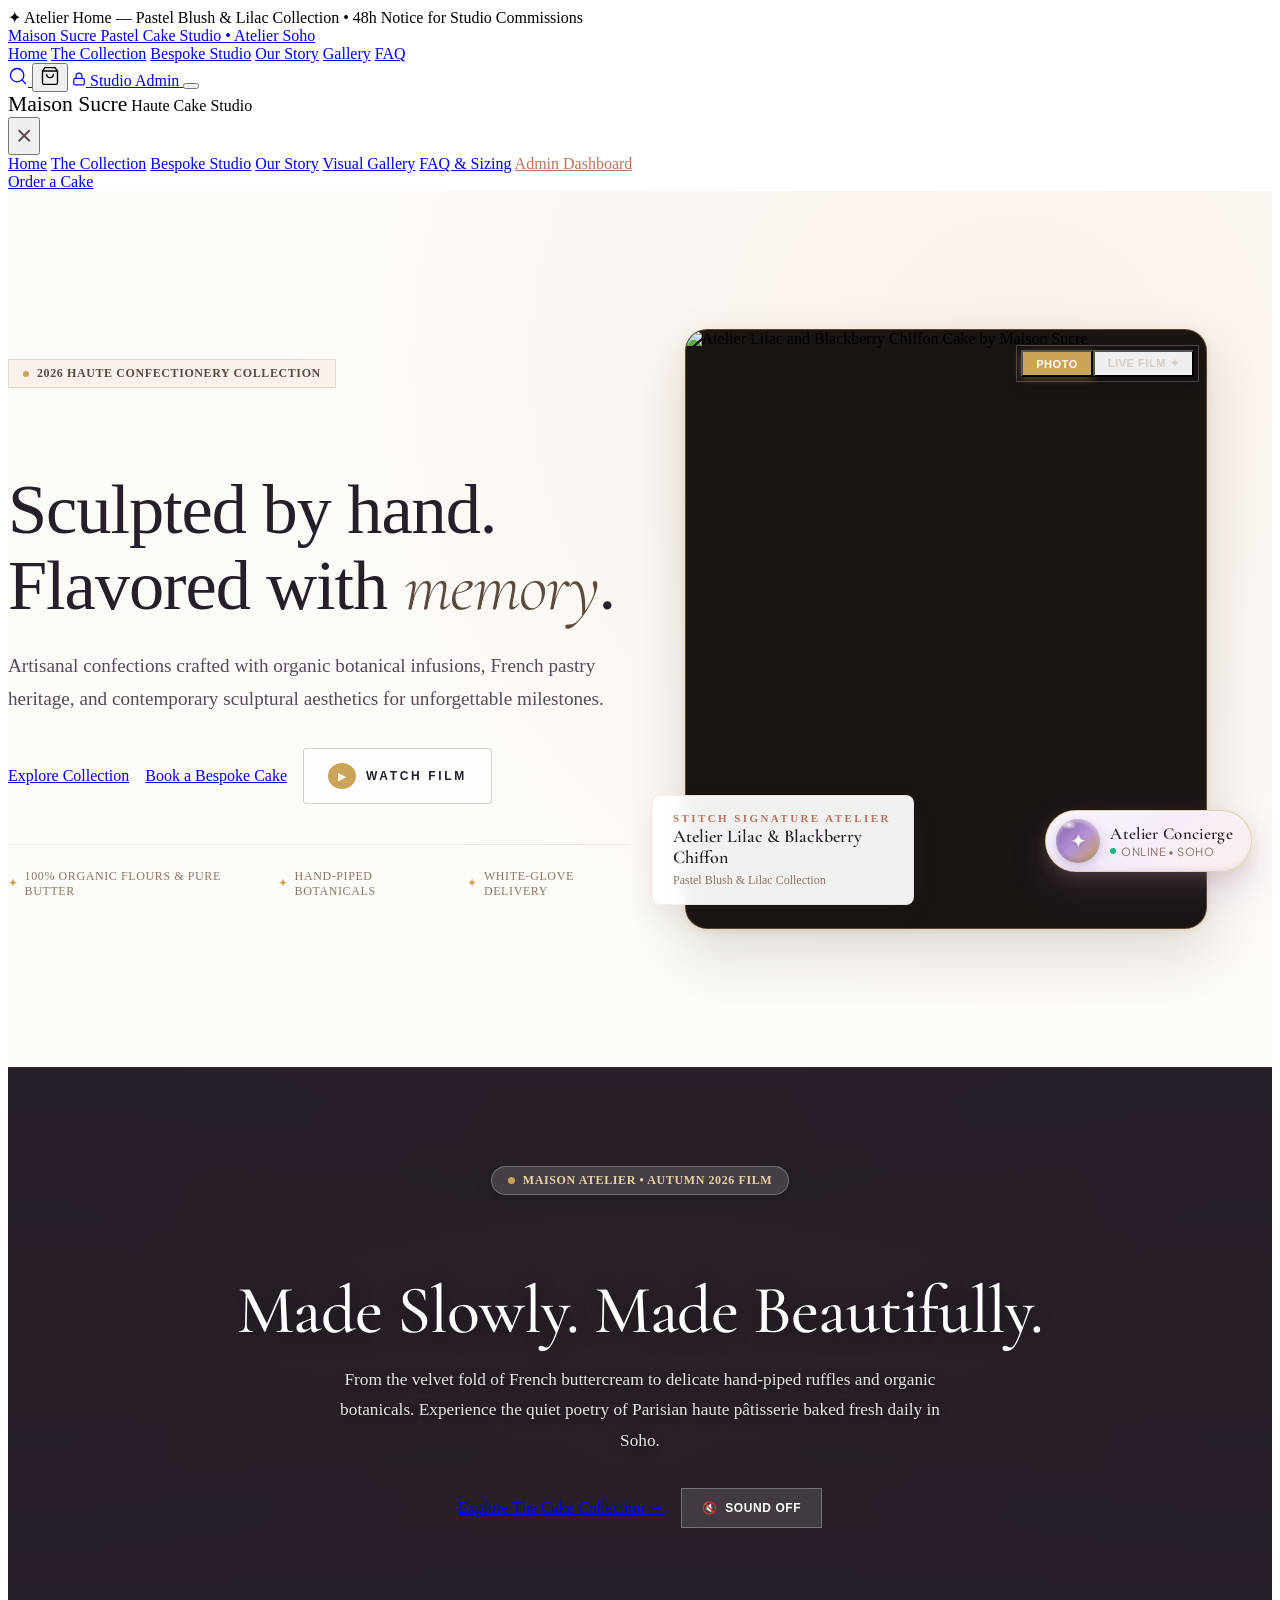
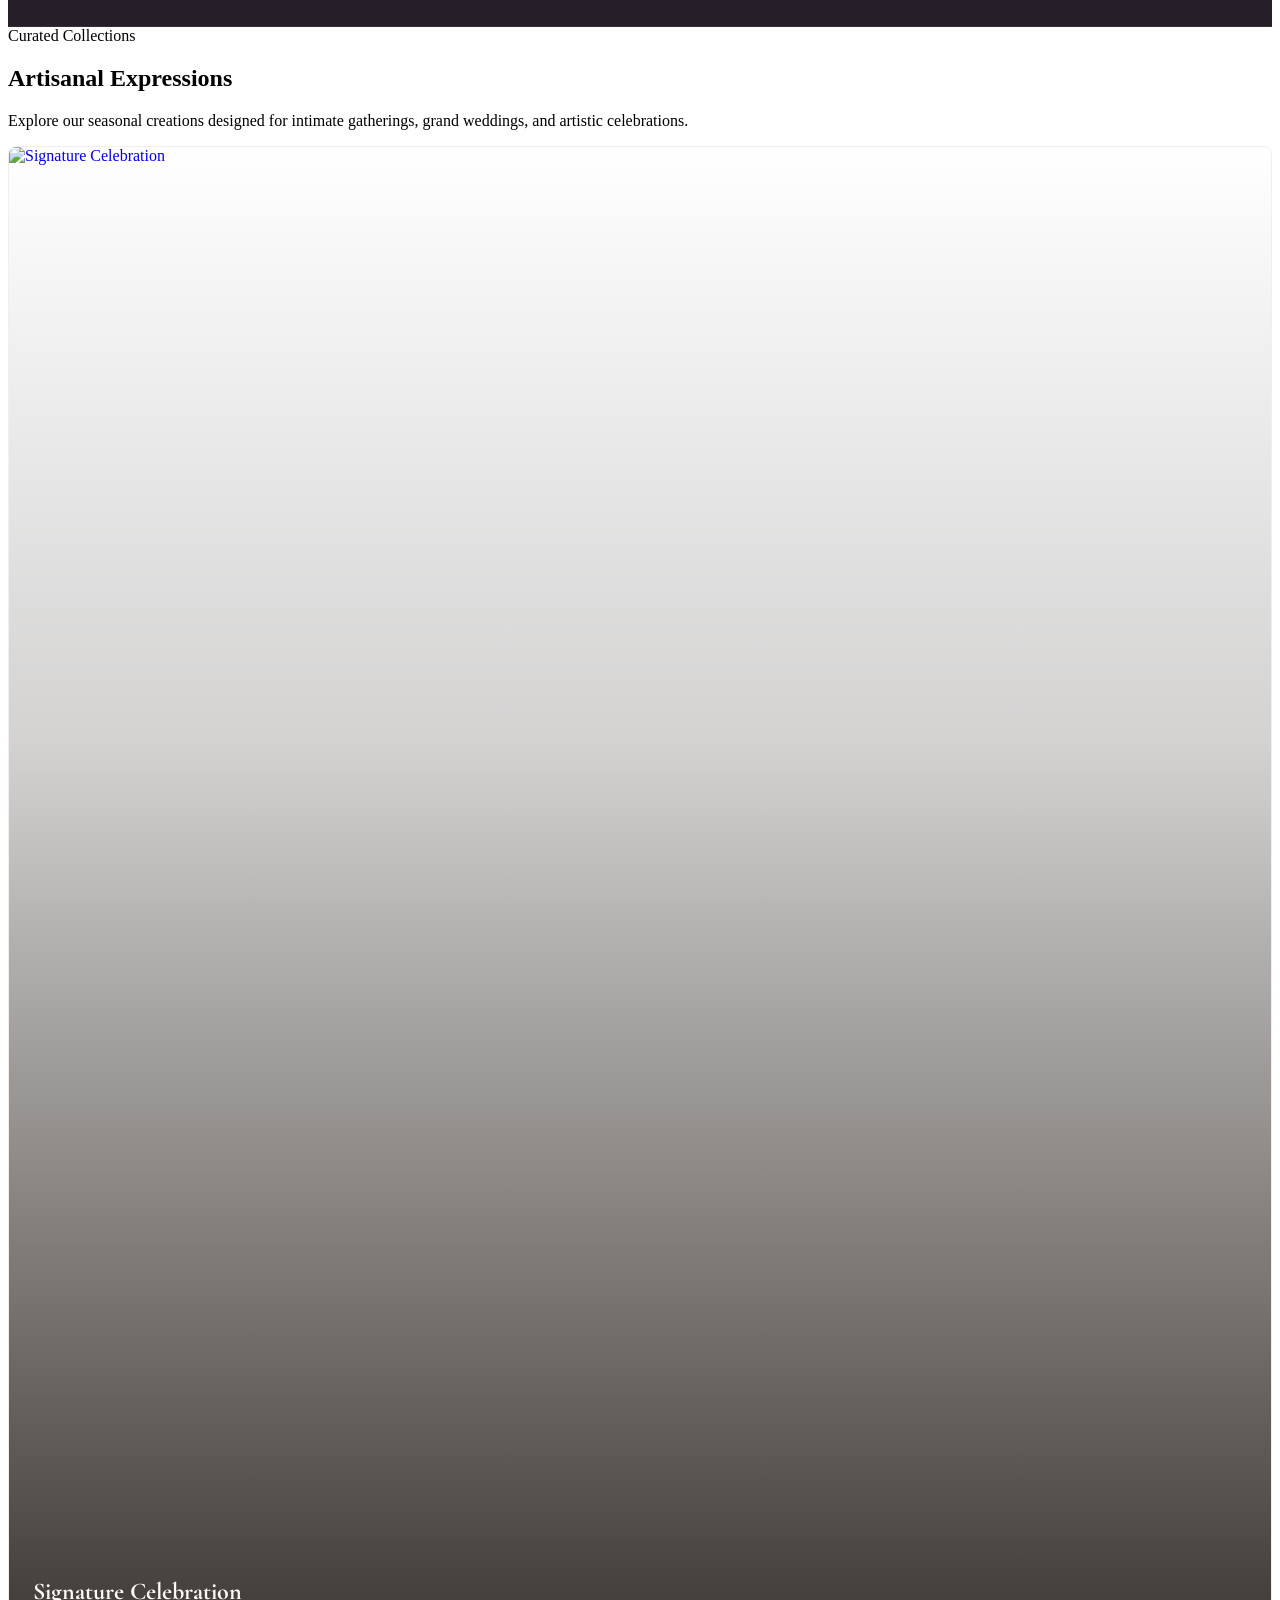
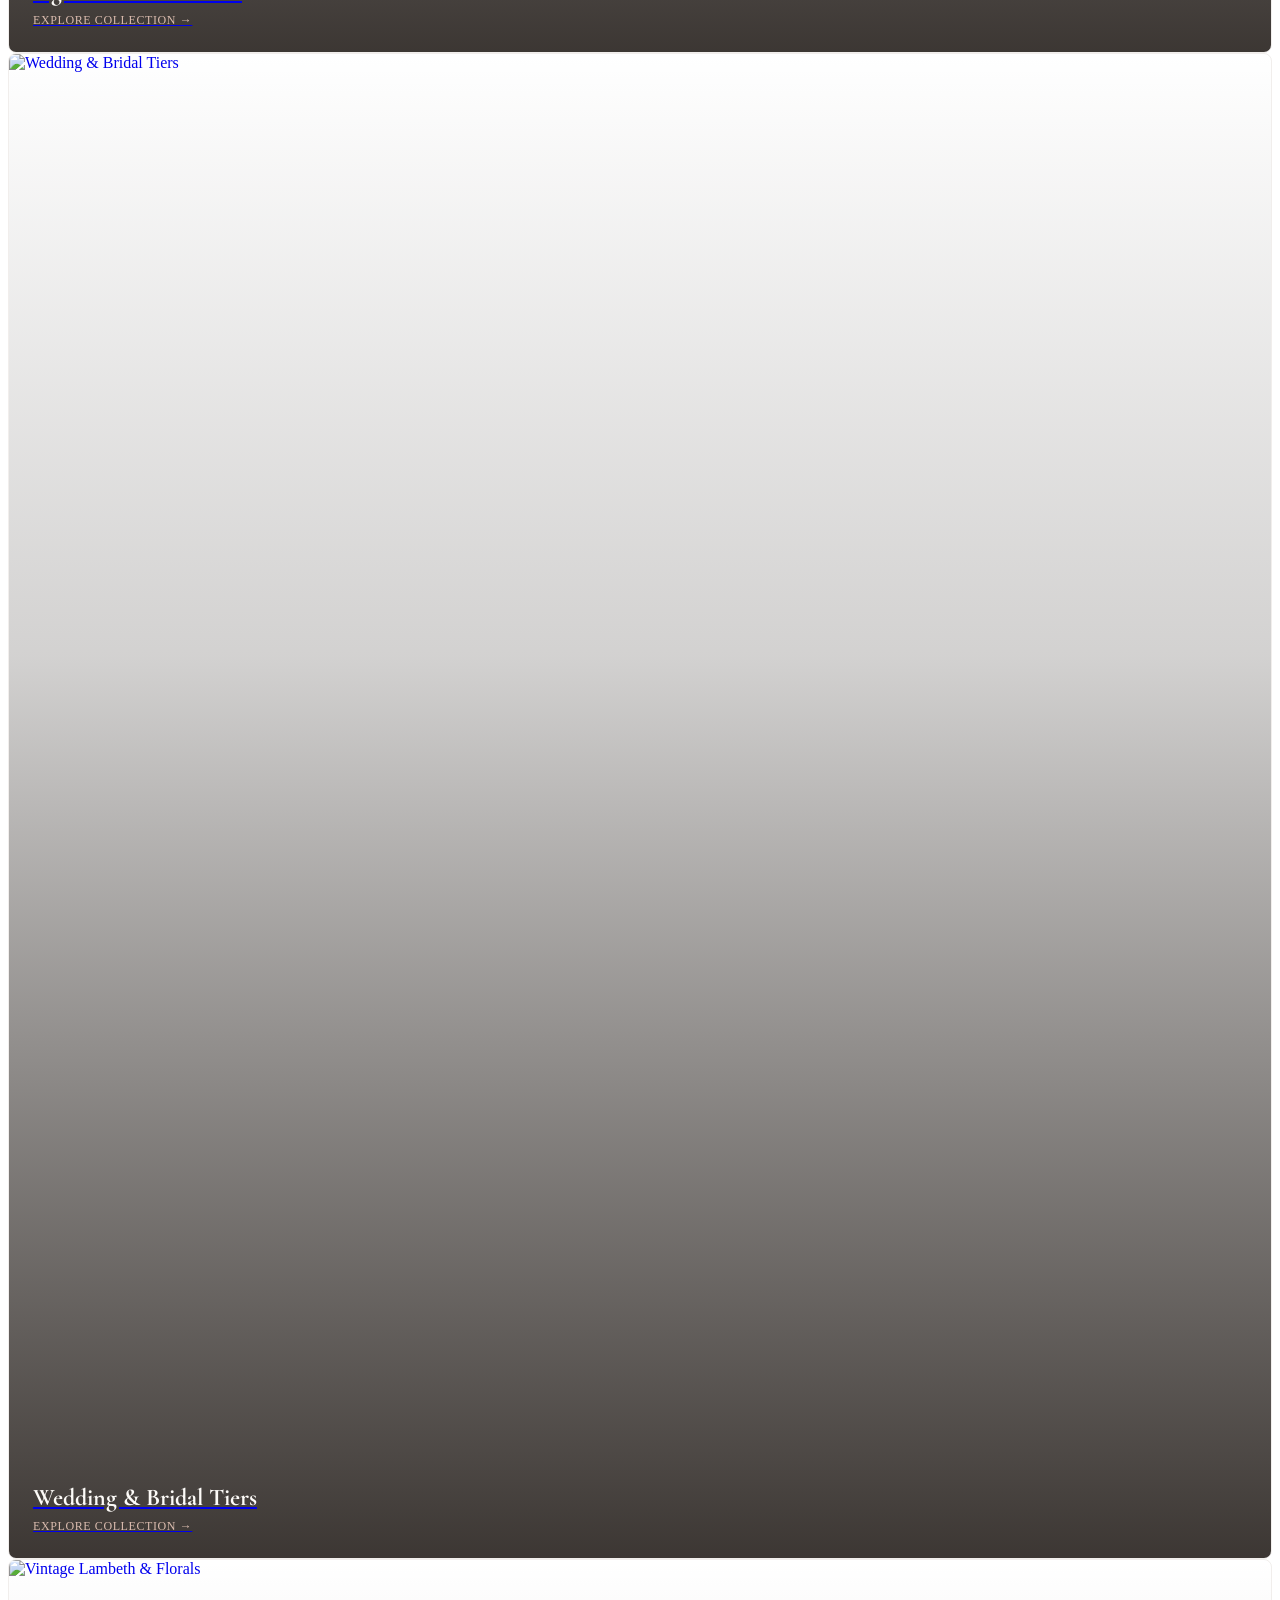
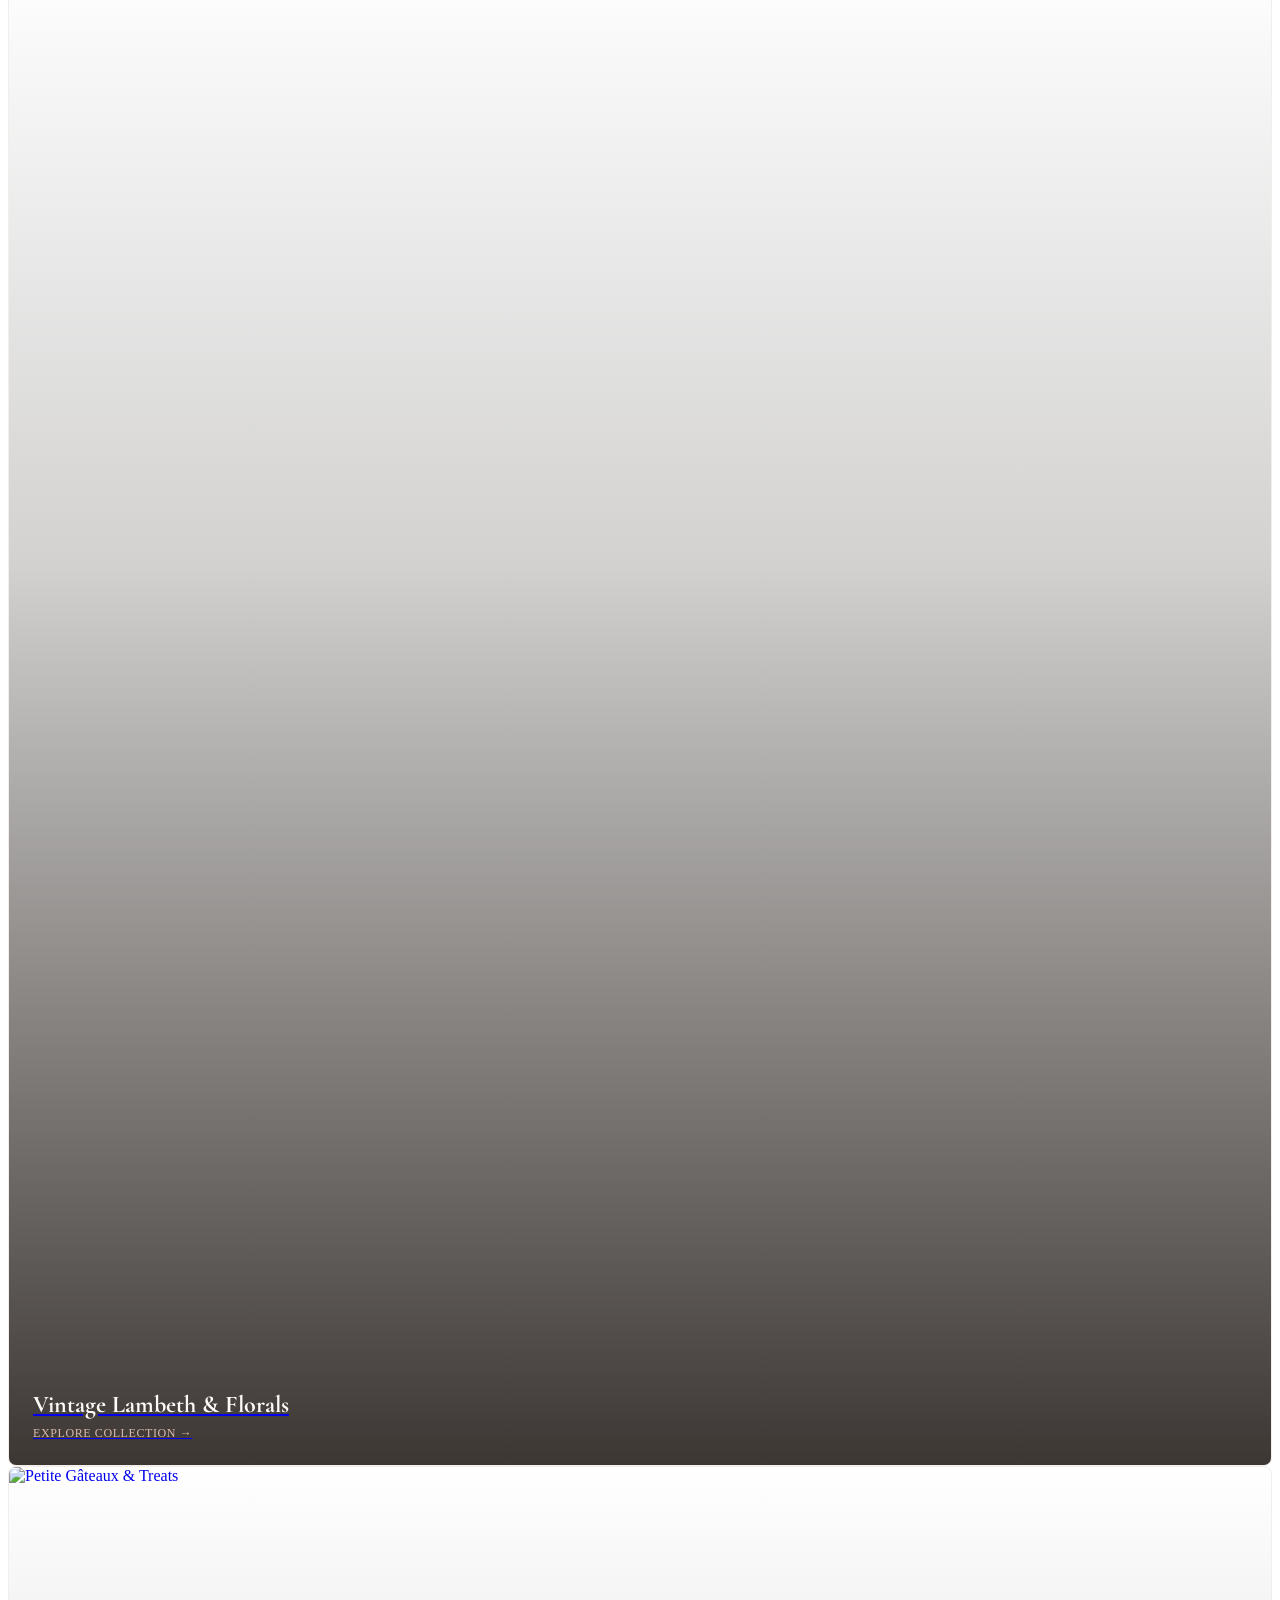
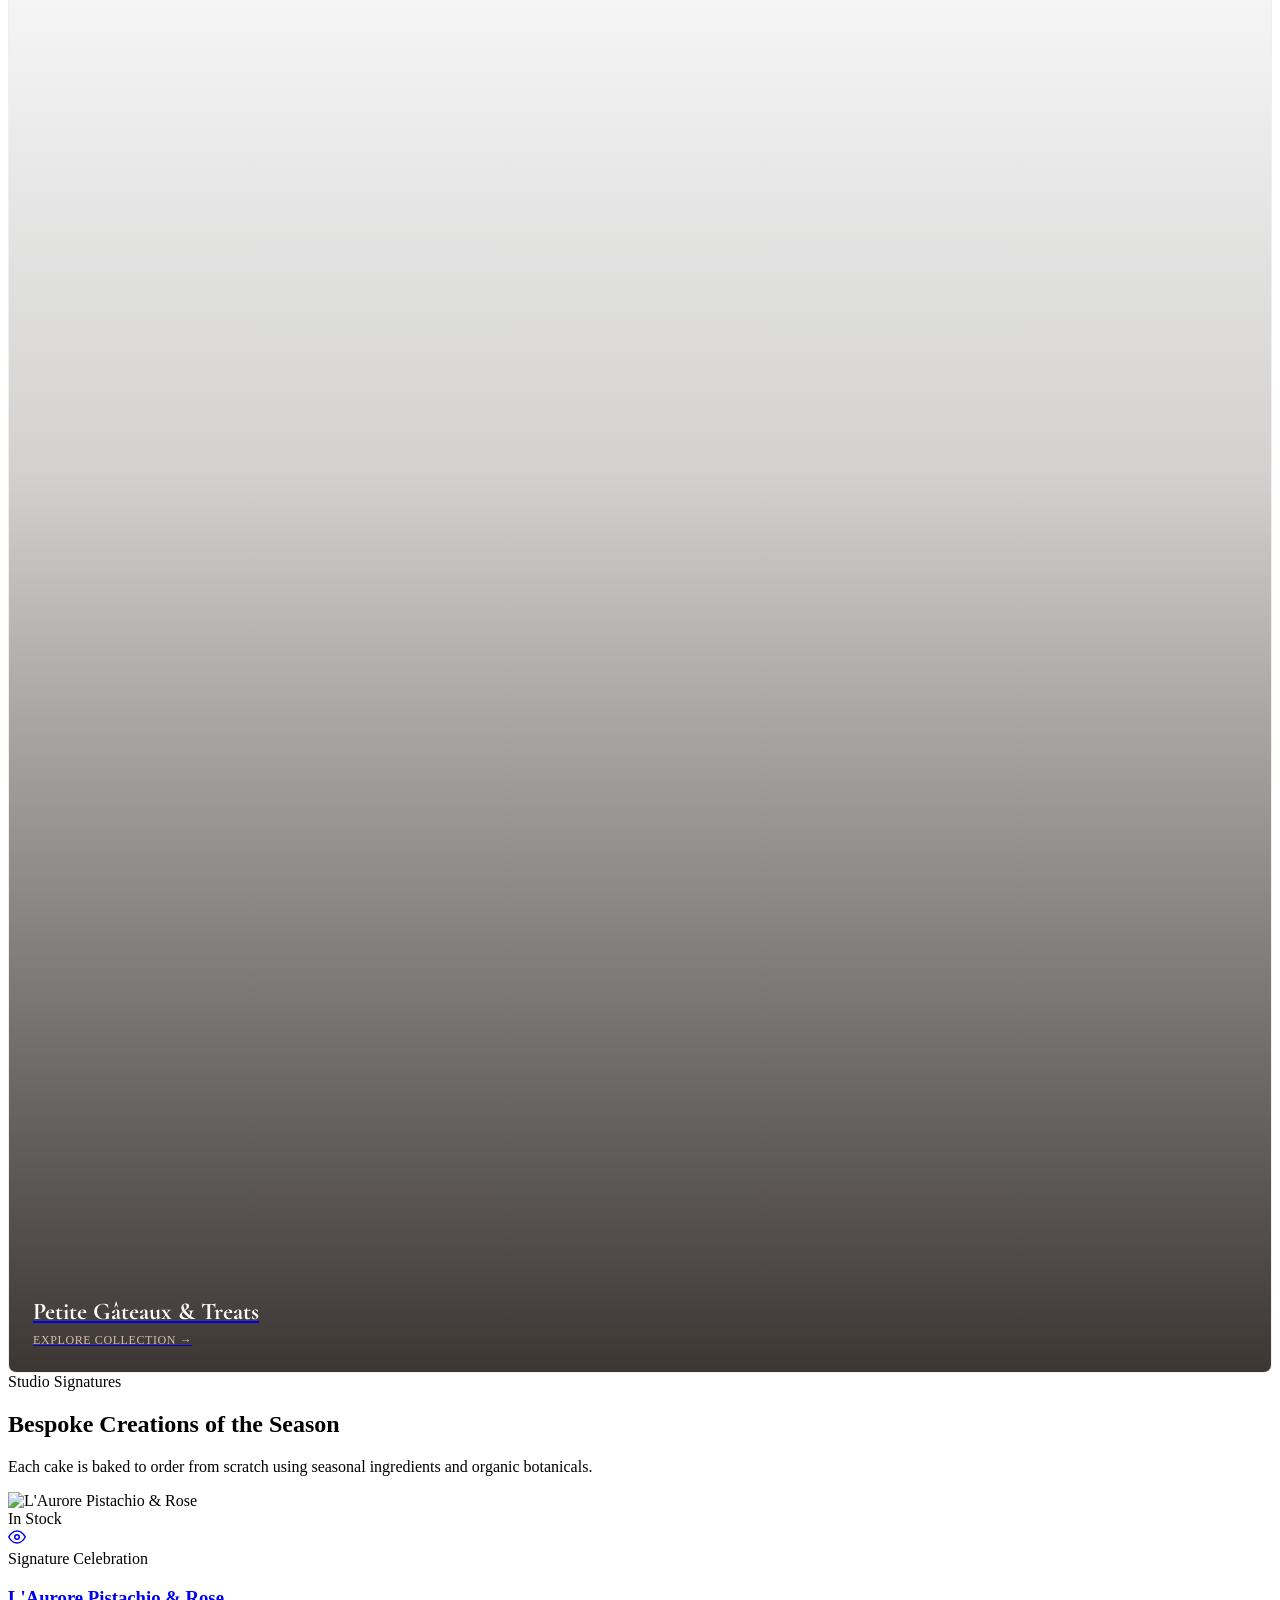
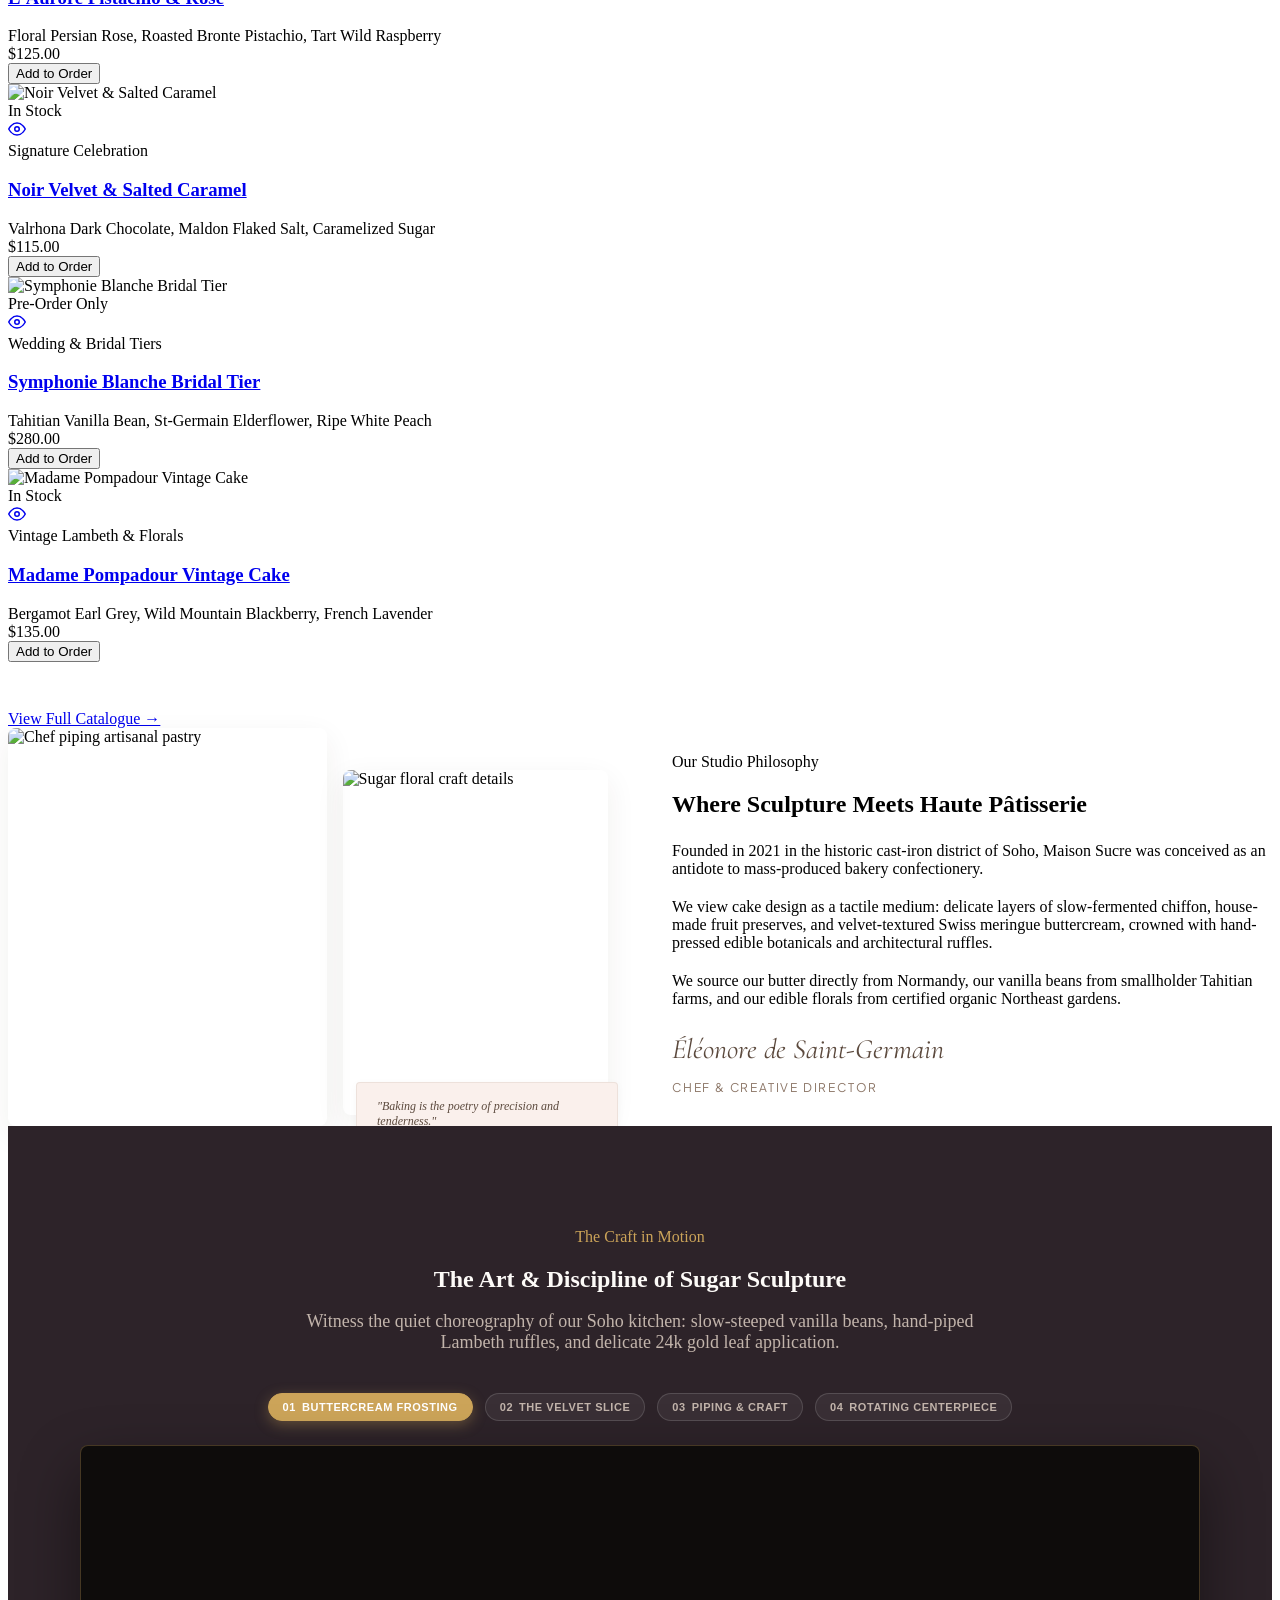
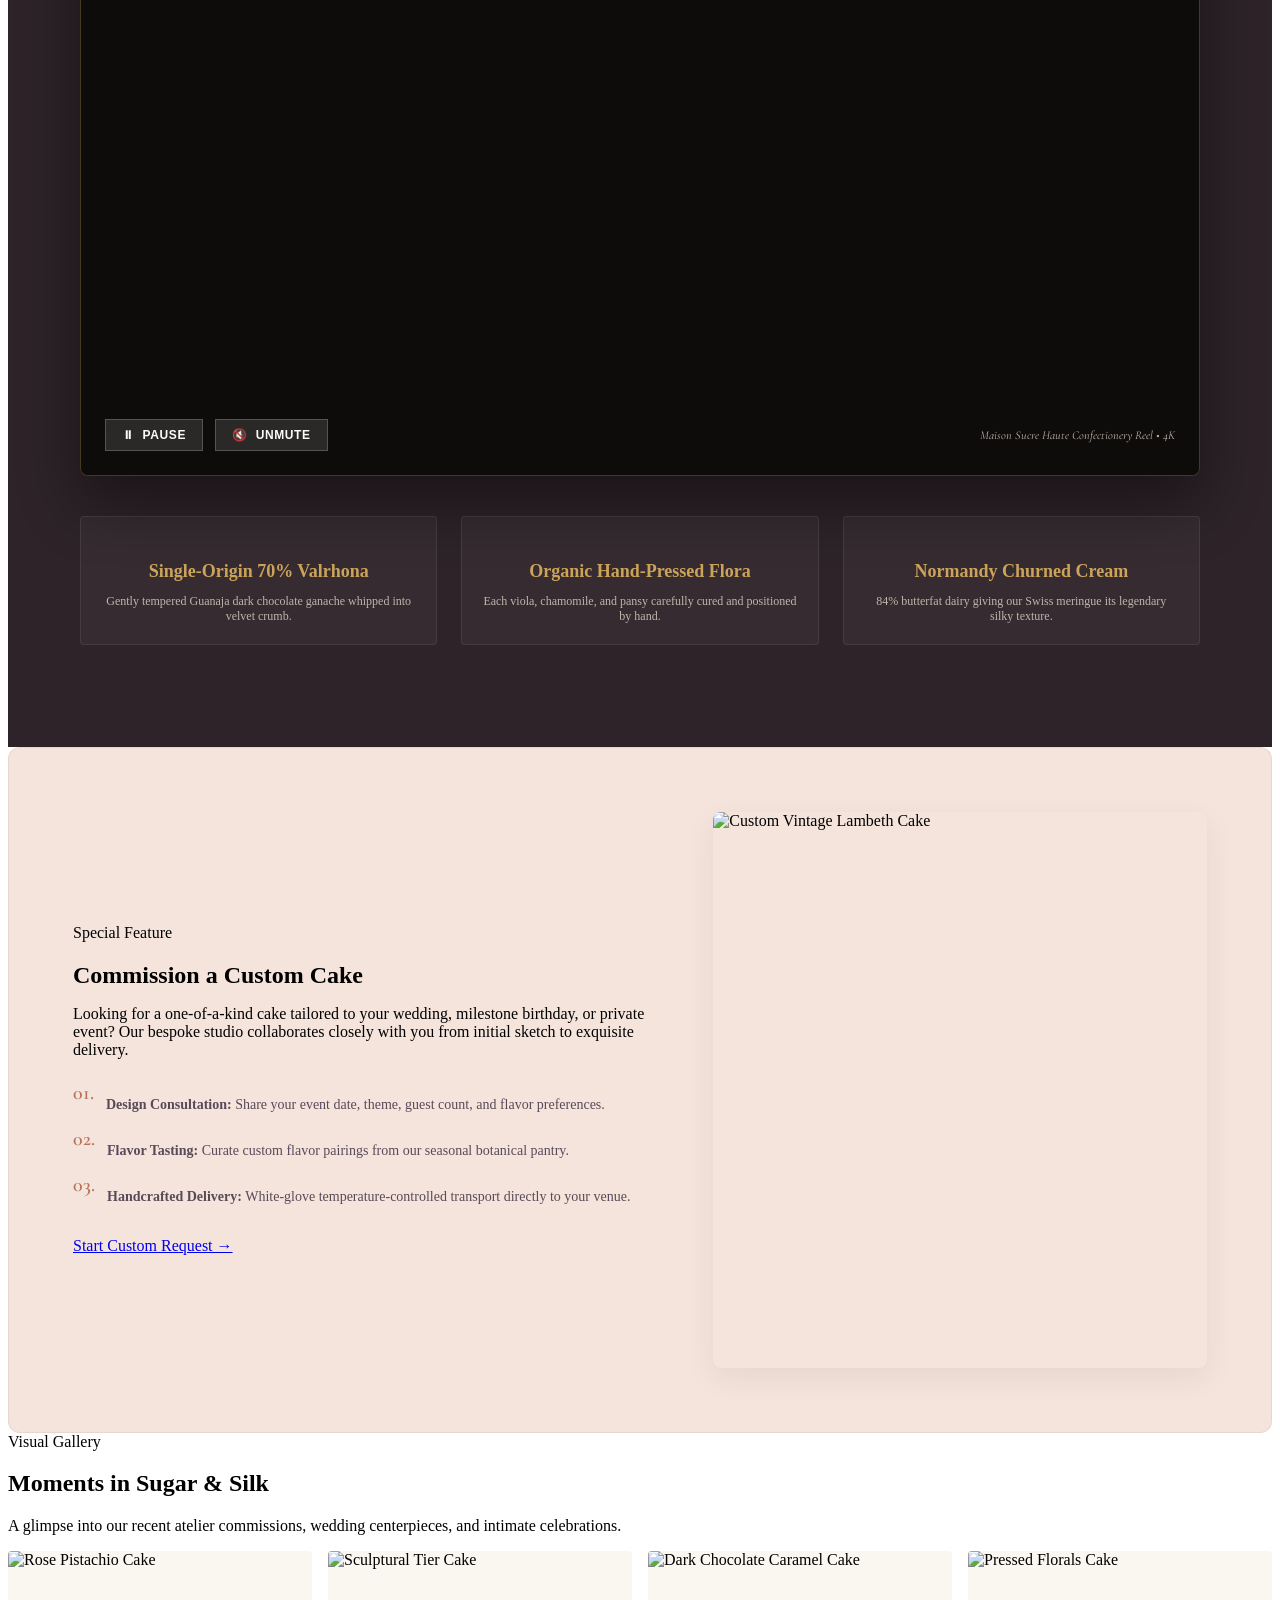
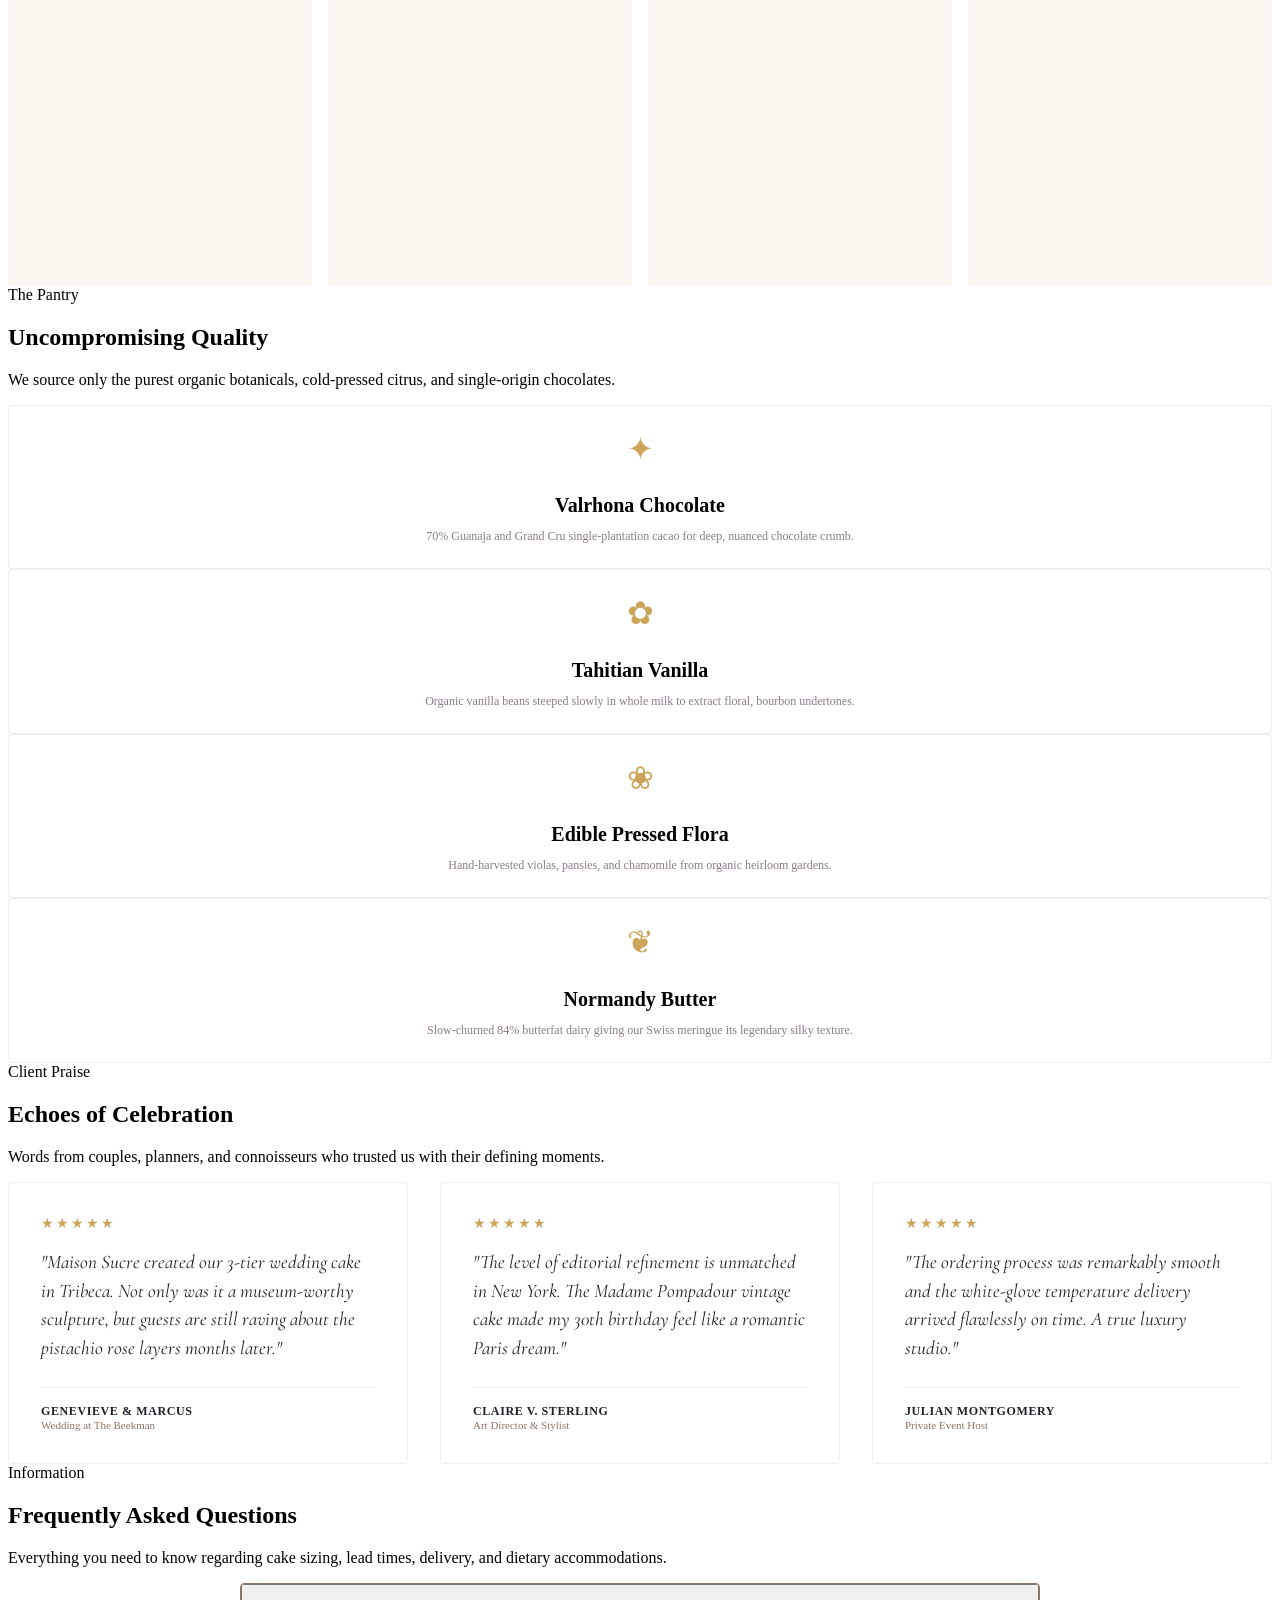
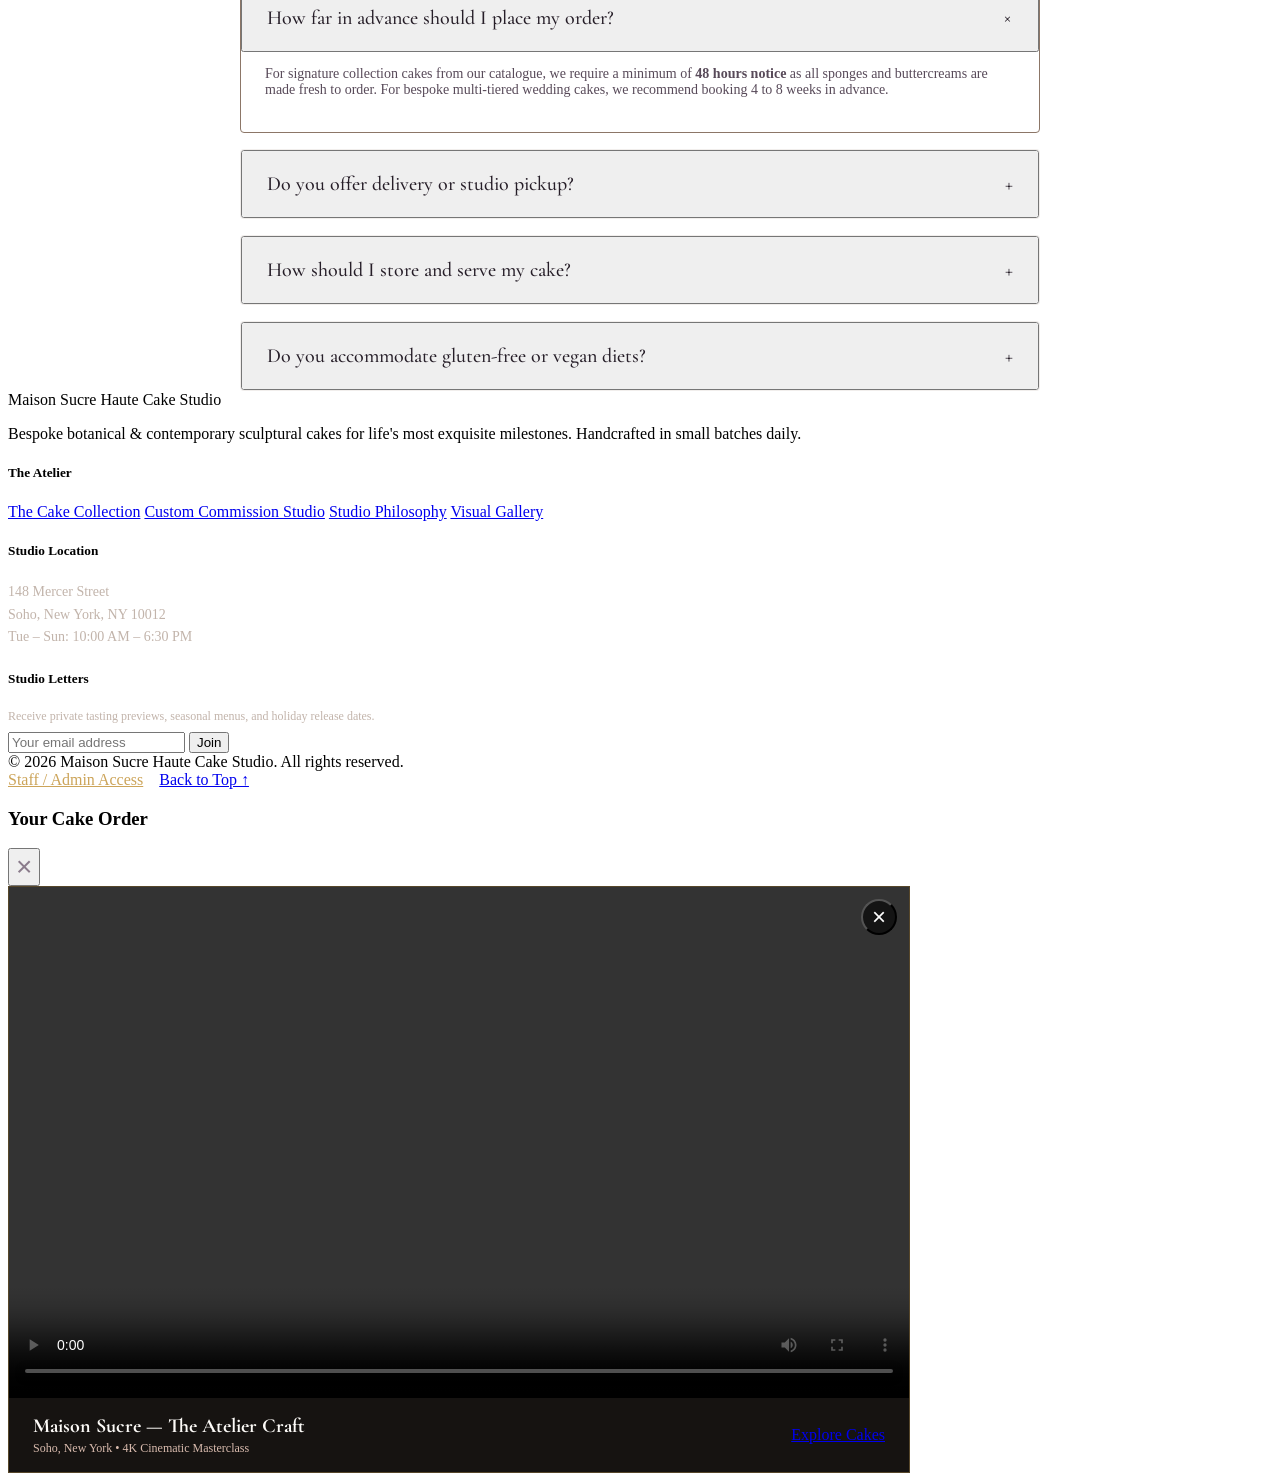
==== commit 91bc3daa: "fix: restore full cinematic video banner, chapter reels, and verified high-res cake images with chat" ====
--- a/index.html
+++ b/index.html
@@ -155,8 +155,8 @@
           </div>
 
           <div class="hero-image-frame" id="hero-media-frame">
-            <img id="hero-img-element" src="https://images.unsplash.com/photo-1535141192574-5d4897c13136?auto=format&fit=crop&w=1000&q=85" alt="Sculptural Tiered Wedding Cake by Maison Sucre">
-            <video id="hero-video-element" src="https://assets.mixkit.co/videos/preview/mixkit-decorating-a-cake-with-chocolate-cream-41484-large.mp4" poster="https://images.unsplash.com/photo-1535141192574-5d4897c13136?auto=format&fit=crop&w=1000&q=85" autoplay muted loop playsinline style="display: none;"></video>
+            <img id="hero-img-element" src="https://images.unsplash.com/photo-1571115177098-24ec42ed204d?auto=format&fit=crop&w=1000&q=85" alt="Atelier Lilac and Blackberry Chiffon Cake by Maison Sucre">
+            <video id="hero-video-element" src="https://cdn.coverr.co/videos/coverr-decorating-a-cake-9004/720p.mp4" poster="https://images.unsplash.com/photo-1571115177098-24ec42ed204d?auto=format&fit=crop&w=1000&q=85" autoplay muted loop playsinline style="display: none;"></video>
           </div>
 
           <!-- Floating Info Card -->
@@ -167,6 +167,44 @@
           </div>
         </div>
 
+      </div>
+    </div>
+  </section>
+
+  <!-- Editorial Brand Film Section (Cinematic Bakery Video) -->
+  <section class="editorial-film-section" id="editorial-film" aria-label="Editorial Brand Film">
+    <div class="editorial-film-container">
+      <div class="editorial-film-media-frame">
+        <video 
+          id="editorial-film-video" 
+          class="editorial-film-video" 
+          autoplay 
+          muted 
+          loop 
+          playsinline 
+          preload="metadata"
+          poster="https://images.unsplash.com/photo-1578985545062-69928b1d9587?auto=format&fit=crop&w=1600&q=85">
+          <source src="https://cdn.coverr.co/videos/coverr-decorating-a-cake-9004/1080p.mp4" type="video/mp4">
+          <source src="https://cdn.coverr.co/videos/coverr-decorating-a-cake-9004/720p.mp4" type="video/mp4">
+        </video>
+        <div class="editorial-film-scrim"></div>
+        <div class="editorial-film-overlay">
+          <div class="editorial-film-badge">
+            <span class="badge-dot"></span>
+            <span>Maison Atelier &bull; Autumn 2026 Film</span>
+          </div>
+          <h2 class="editorial-film-heading">Made Slowly. Made Beautifully.</h2>
+          <p class="editorial-film-description">
+            From the velvet fold of French buttercream to delicate hand-piped ruffles and organic botanicals. Experience the quiet poetry of Parisian haute pâtisserie baked fresh daily in Soho.
+          </p>
+          <div class="editorial-film-actions">
+            <a href="shop.html" class="btn btn-primary btn-lg">Explore The Cake Collection &rarr;</a>
+            <button class="btn-film-sound" id="btn-editorial-sound-toggle" aria-label="Toggle Film Sound">
+              <span id="editorial-sound-icon">🔇</span>
+              <span id="editorial-sound-text">Sound Off</span>
+            </button>
+          </div>
+        </div>
       </div>
     </div>
   </section>
@@ -263,8 +301,24 @@
         </p>
       </div>
 
+      <!-- Cinema Chapters Selector -->
+      <div class="cinema-chapter-nav" id="cinema-chapters-nav">
+        <button class="cinema-chapter-btn active" data-video="https://cdn.coverr.co/videos/coverr-decorating-a-cake-9004/1080p.mp4" data-poster="https://images.unsplash.com/photo-1578985545062-69928b1d9587?auto=format&fit=crop&w=1200&q=85">
+          <span>01</span> Buttercream Frosting
+        </button>
+        <button class="cinema-chapter-btn" data-video="https://cdn.coverr.co/videos/coverr-red-velvet-cake-6756/1080p.mp4" data-poster="https://images.unsplash.com/photo-1588195538326-c5b1e9f80a1b?auto=format&fit=crop&w=1200&q=85">
+          <span>02</span> The Velvet Slice
+        </button>
+        <button class="cinema-chapter-btn" data-video="https://cdn.coverr.co/videos/coverr-putting-cream-in-a-piping-bag-8544/1080p.mp4" data-poster="https://images.unsplash.com/photo-1556910103-1c02745aae4d?auto=format&fit=crop&w=1200&q=85">
+          <span>03</span> Piping &amp; Craft
+        </button>
+        <button class="cinema-chapter-btn" data-video="https://cdn.coverr.co/videos/coverr-valentine-s-day-cake-9154/1080p.mp4" data-poster="https://images.unsplash.com/photo-1542826438-bd32f43d626f?auto=format&fit=crop&w=1200&q=85">
+          <span>04</span> Rotating Centerpiece
+        </button>
+      </div>
+
       <div class="cinema-player-frame">
-        <video id="atelier-cinema-video" class="cinema-video-el" src="https://assets.mixkit.co/videos/preview/mixkit-decorating-a-cake-with-chocolate-cream-41484-large.mp4" poster="https://images.unsplash.com/photo-1578985545062-69928b1d9587?auto=format&fit=crop&w=1200&q=85" loop playsinline muted autoplay></video>
+        <video id="atelier-cinema-video" class="cinema-video-el" src="https://cdn.coverr.co/videos/coverr-decorating-a-cake-9004/1080p.mp4" poster="https://images.unsplash.com/photo-1578985545062-69928b1d9587?auto=format&fit=crop&w=1200&q=85" loop playsinline muted autoplay></video>
         
         <div class="cinema-controls-bar">
           <div style="display: flex; gap: var(--spacing-3); align-items: center;">
@@ -360,7 +414,7 @@
         </div>
 
         <div class="gallery-item">
-          <img src="https://images.unsplash.com/photo-1535141192574-5d4897c13136?auto=format&fit=crop&w=600&q=80" alt="Sculptural Tier Cake" loading="lazy">
+          <img src="https://images.unsplash.com/photo-1519869325930-281384150729?auto=format&fit=crop&w=600&q=80" alt="Sculptural Tier Cake" loading="lazy">
           <div class="gallery-overlay">
             <h4>Symphonie Blanche</h4>
             <p>Bridal Architecture</p>
@@ -617,7 +671,7 @@
   <div class="modal-backdrop" id="atelier-film-modal">
     <div class="modal-container" style="max-width: 900px; padding: 0; background: #0E0C0B; border: 1px solid rgba(197, 160, 89, 0.4); overflow: hidden;">
       <div style="position: relative; aspect-ratio: 16 / 9; background: #000;">
-        <video id="modal-cinema-video" style="width: 100%; height: 100%; object-fit: cover;" src="https://assets.mixkit.co/videos/preview/mixkit-decorating-a-cake-with-chocolate-cream-41484-large.mp4" controls playsinline></video>
+        <video id="modal-cinema-video" style="width: 100%; height: 100%; object-fit: cover;" src="https://cdn.coverr.co/videos/coverr-decorating-a-cake-9004/1080p.mp4" controls playsinline></video>
         <button class="modal-close-btn" style="position: absolute; top: 12px; right: 12px; z-index: 10; background: rgba(0,0,0,0.6); color: #fff; width: 36px; height: 36px; border-radius: 50%; display: flex; align-items: center; justify-content: center; font-size: 1.5rem;">&times;</button>
       </div>
       <div style="padding: var(--spacing-4) var(--spacing-6); display: flex; justify-content: space-between; align-items: center; color: var(--color-bg-ivory); background: #161311;">
--- a/css/home.css
+++ b/css/home.css
@@ -270,6 +270,171 @@
   }
 }
 
+/* --- Editorial Full-Width Brand Film Section (Made Slowly. Made Beautifully.) --- */
+.editorial-film-section {
+  position: relative;
+  width: 100%;
+  padding: 0;
+  margin: 0;
+  background-color: var(--color-espresso);
+  border-top: var(--border-delicate);
+  border-bottom: var(--border-delicate);
+  overflow: hidden;
+}
+
+.editorial-film-container {
+  width: 100%;
+  margin: 0;
+  padding: 0;
+}
+
+.editorial-film-media-frame {
+  position: relative;
+  width: 100%;
+  min-height: clamp(480px, 62vh, 680px);
+  display: flex;
+  align-items: center;
+  justify-content: center;
+  overflow: hidden;
+}
+
+.editorial-film-video {
+  position: absolute;
+  top: 50%;
+  left: 50%;
+  transform: translate(-50%, -50%);
+  min-width: 100%;
+  min-height: 100%;
+  width: auto;
+  height: auto;
+  object-fit: cover;
+  z-index: 1;
+}
+
+.editorial-film-scrim {
+  position: absolute;
+  inset: 0;
+  background: radial-gradient(circle at center, rgba(38, 30, 40, 0.35) 0%, rgba(38, 30, 40, 0.76) 85%),
+              linear-gradient(to top, rgba(38, 30, 40, 0.9) 0%, rgba(38, 30, 40, 0.25) 50%, rgba(38, 30, 40, 0.7) 100%);
+  z-index: 2;
+  pointer-events: none;
+}
+
+.editorial-film-overlay {
+  position: relative;
+  z-index: 3;
+  max-width: 860px;
+  width: 100%;
+  padding: var(--spacing-12) var(--spacing-6);
+  text-align: center;
+  color: #FFFFFF;
+  margin: 0 auto;
+}
+
+.editorial-film-badge {
+  display: inline-flex;
+  align-items: center;
+  gap: 8px;
+  padding: 6px 16px;
+  background: rgba(255, 255, 255, 0.14);
+  backdrop-filter: blur(10px);
+  -webkit-backdrop-filter: blur(10px);
+  border: 1px solid rgba(255, 255, 255, 0.25);
+  border-radius: var(--radius-full);
+  font-size: var(--font-size-xs);
+  font-weight: 600;
+  letter-spacing: var(--letter-spacing-wide);
+  text-transform: uppercase;
+  color: var(--color-accent-gold-light);
+  margin-bottom: var(--spacing-5);
+  box-shadow: 0 4px 16px rgba(0, 0, 0, 0.2);
+}
+
+.editorial-film-badge .badge-dot {
+  width: 7px;
+  height: 7px;
+  border-radius: 50%;
+  background-color: var(--color-accent-gold);
+  animation: pulseGold 2s infinite;
+}
+
+@keyframes pulseGold {
+  0% { transform: scale(0.95); box-shadow: 0 0 0 0 rgba(204, 164, 89, 0.7); }
+  70% { transform: scale(1.1); box-shadow: 0 0 0 6px rgba(204, 164, 89, 0); }
+  100% { transform: scale(0.95); box-shadow: 0 0 0 0 rgba(204, 164, 89, 0); }
+}
+
+.editorial-film-heading {
+  font-family: var(--font-serif-display);
+  font-size: clamp(2.4rem, 5.5vw, 4.25rem);
+  font-weight: 500;
+  line-height: 1.14;
+  letter-spacing: -0.015em;
+  color: #FFFFFF;
+  margin-bottom: var(--spacing-4);
+  text-shadow: 0 3px 20px rgba(0, 0, 0, 0.45);
+}
+
+.editorial-film-description {
+  font-size: clamp(1rem, 1.35vw, 1.25rem);
+  line-height: 1.75;
+  color: rgba(253, 251, 248, 0.9);
+  max-width: 640px;
+  margin: 0 auto var(--spacing-8);
+  text-shadow: 0 2px 10px rgba(0, 0, 0, 0.45);
+}
+
+.editorial-film-actions {
+  display: flex;
+  align-items: center;
+  justify-content: center;
+  gap: var(--spacing-4);
+  flex-wrap: wrap;
+}
+
+.btn-film-sound {
+  display: inline-flex;
+  align-items: center;
+  gap: 8px;
+  padding: 12px 20px;
+  background: rgba(255, 255, 255, 0.12);
+  backdrop-filter: blur(10px);
+  -webkit-backdrop-filter: blur(10px);
+  border: 1px solid rgba(255, 255, 255, 0.28);
+  border-radius: var(--radius-pill);
+  color: #FFFFFF;
+  font-size: var(--font-size-xs);
+  font-weight: 600;
+  letter-spacing: var(--letter-spacing-wide);
+  text-transform: uppercase;
+  cursor: pointer;
+  transition: all var(--transition-fast);
+}
+
+.btn-film-sound:hover {
+  background: rgba(255, 255, 255, 0.22);
+  border-color: var(--color-accent-gold);
+  color: var(--color-accent-gold-light);
+}
+
+@media (max-width: 768px) {
+  .editorial-film-media-frame {
+    min-height: 480px;
+  }
+  .editorial-film-overlay {
+    padding: var(--spacing-8) var(--spacing-4);
+  }
+  .editorial-film-actions {
+    flex-direction: column;
+    width: 100%;
+  }
+  .editorial-film-actions .btn,
+  .editorial-film-actions .btn-film-sound {
+    width: 100%;
+    justify-content: center;
+  }
+}
+
 /* --- Cinema / Atelier in Motion Section --- */
 .atelier-cinema-section {
   background-color: var(--color-espresso);
@@ -277,6 +442,44 @@
   padding: clamp(4rem, 8vw, var(--spacing-32)) 0;
   position: relative;
   overflow: hidden;
+}
+
+.cinema-chapter-nav {
+  display: flex;
+  align-items: center;
+  justify-content: center;
+  gap: var(--spacing-3);
+  margin-bottom: var(--spacing-6);
+  flex-wrap: wrap;
+}
+
+.cinema-chapter-btn {
+  display: inline-flex;
+  align-items: center;
+  gap: 6px;
+  padding: 7px 14px;
+  background: rgba(255, 255, 255, 0.06);
+  border: 1px solid rgba(255, 255, 255, 0.14);
+  border-radius: var(--radius-full);
+  color: var(--color-taupe-light);
+  font-size: 0.6875rem;
+  font-weight: 600;
+  letter-spacing: var(--letter-spacing-wide);
+  text-transform: uppercase;
+  cursor: pointer;
+  transition: all var(--transition-fast);
+}
+
+.cinema-chapter-btn:hover {
+  background: rgba(255, 255, 255, 0.12);
+  color: #FFFFFF;
+}
+
+.cinema-chapter-btn.active {
+  background: var(--color-accent-gold);
+  border-color: var(--color-accent-gold);
+  color: #FFFFFF;
+  box-shadow: 0 4px 14px rgba(204, 164, 89, 0.35);
 }
 
 .atelier-cinema-container {
